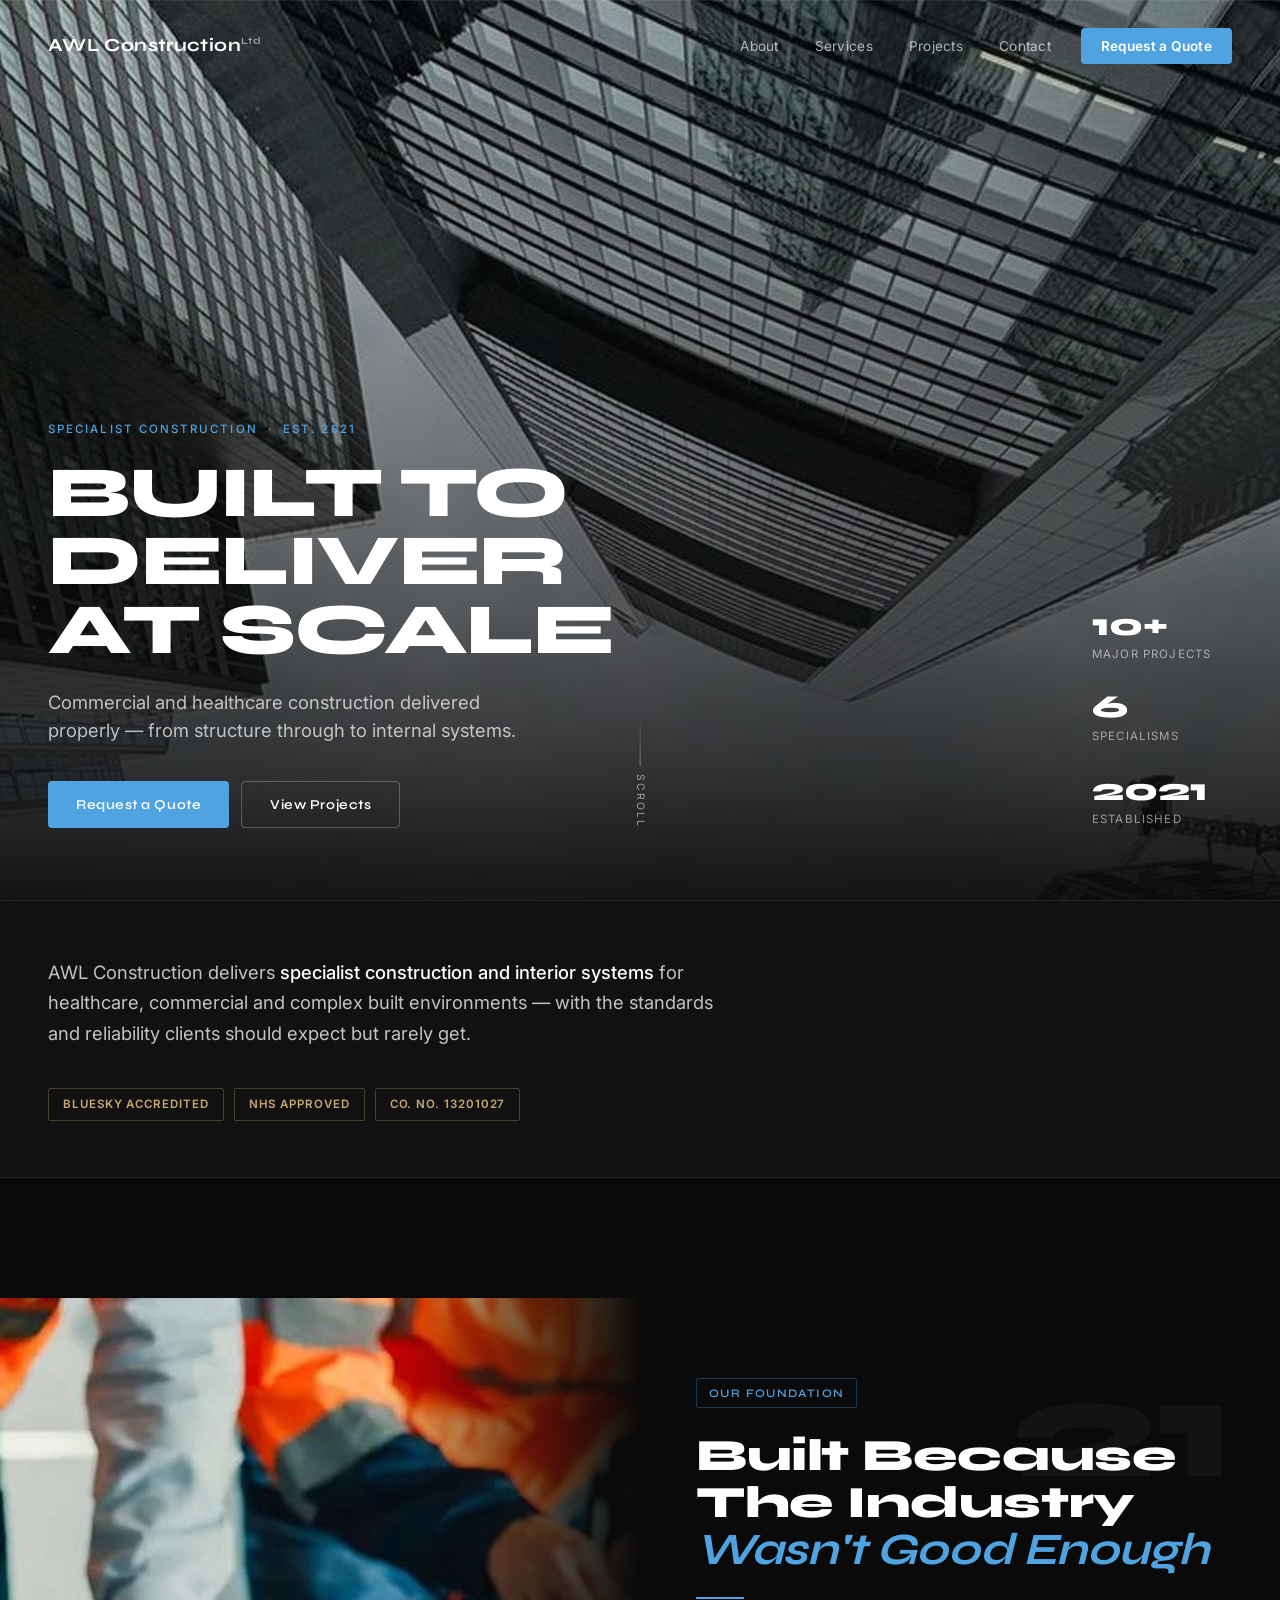
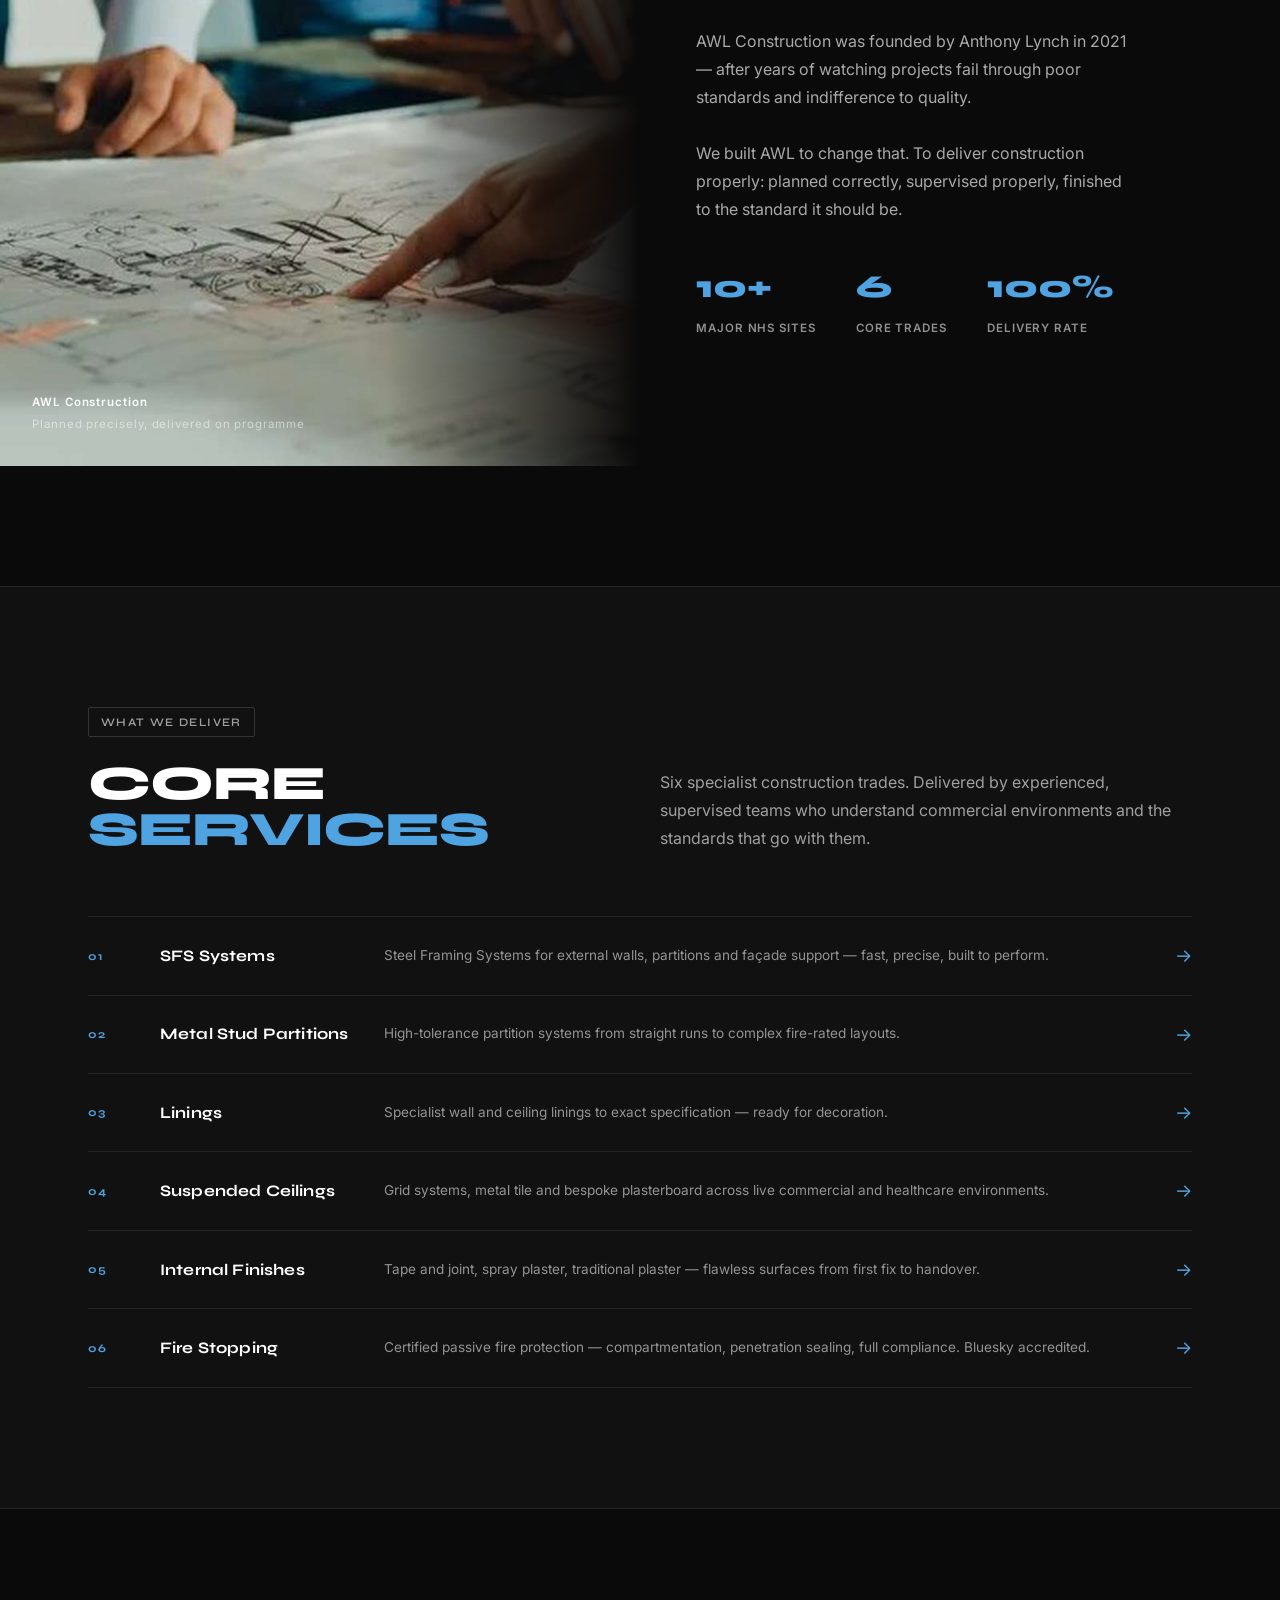
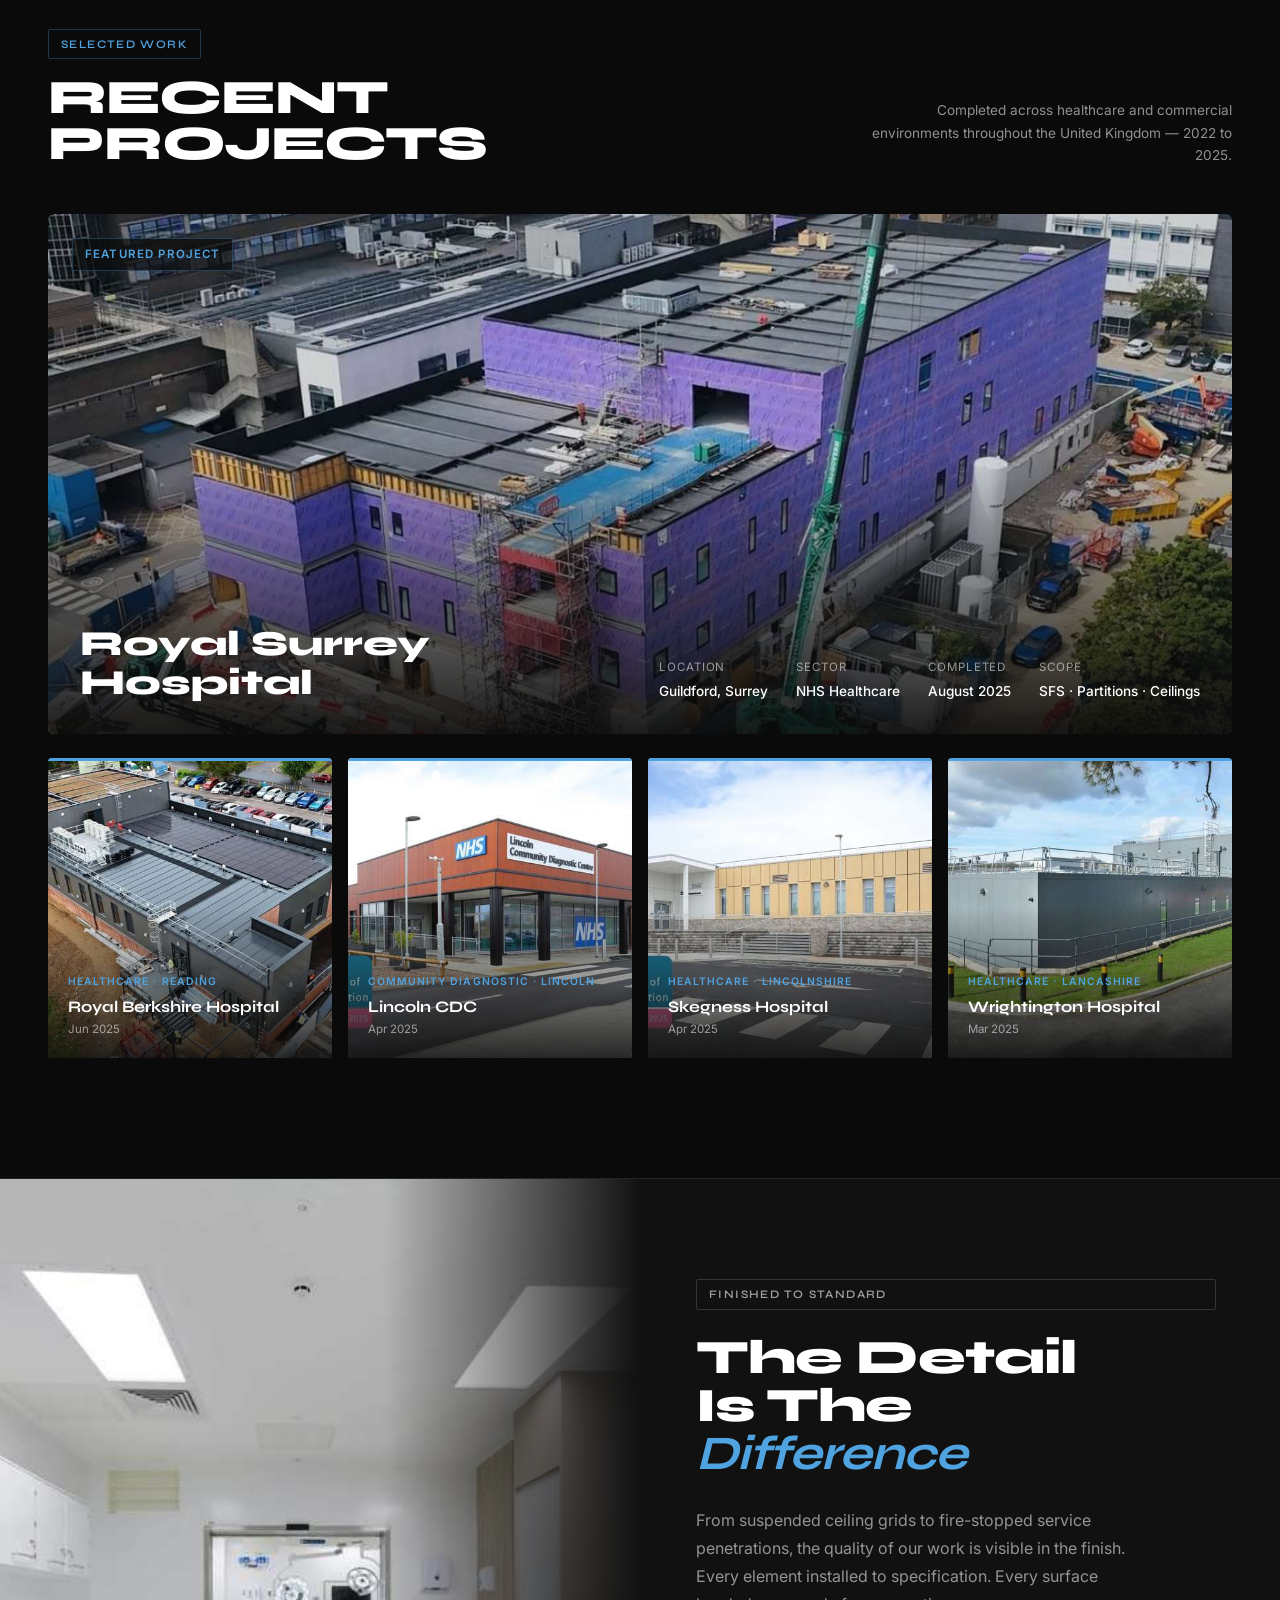
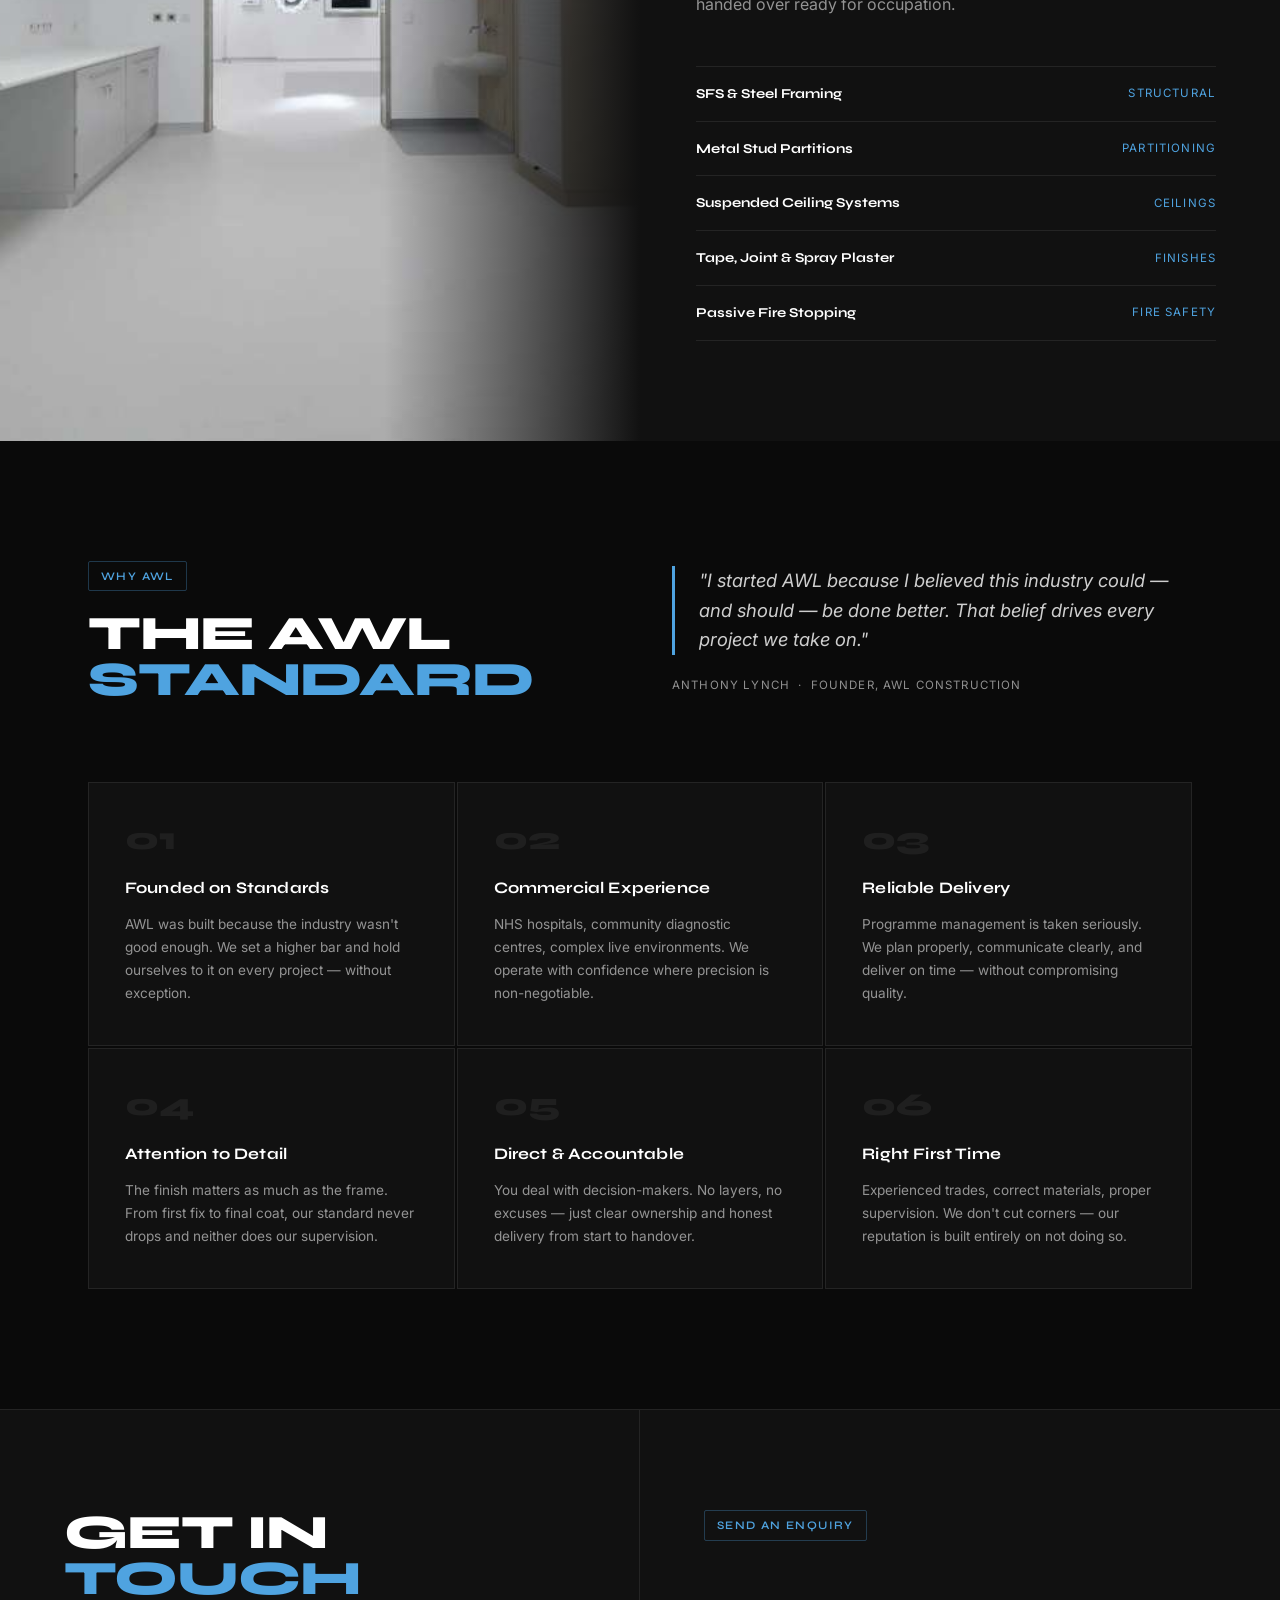
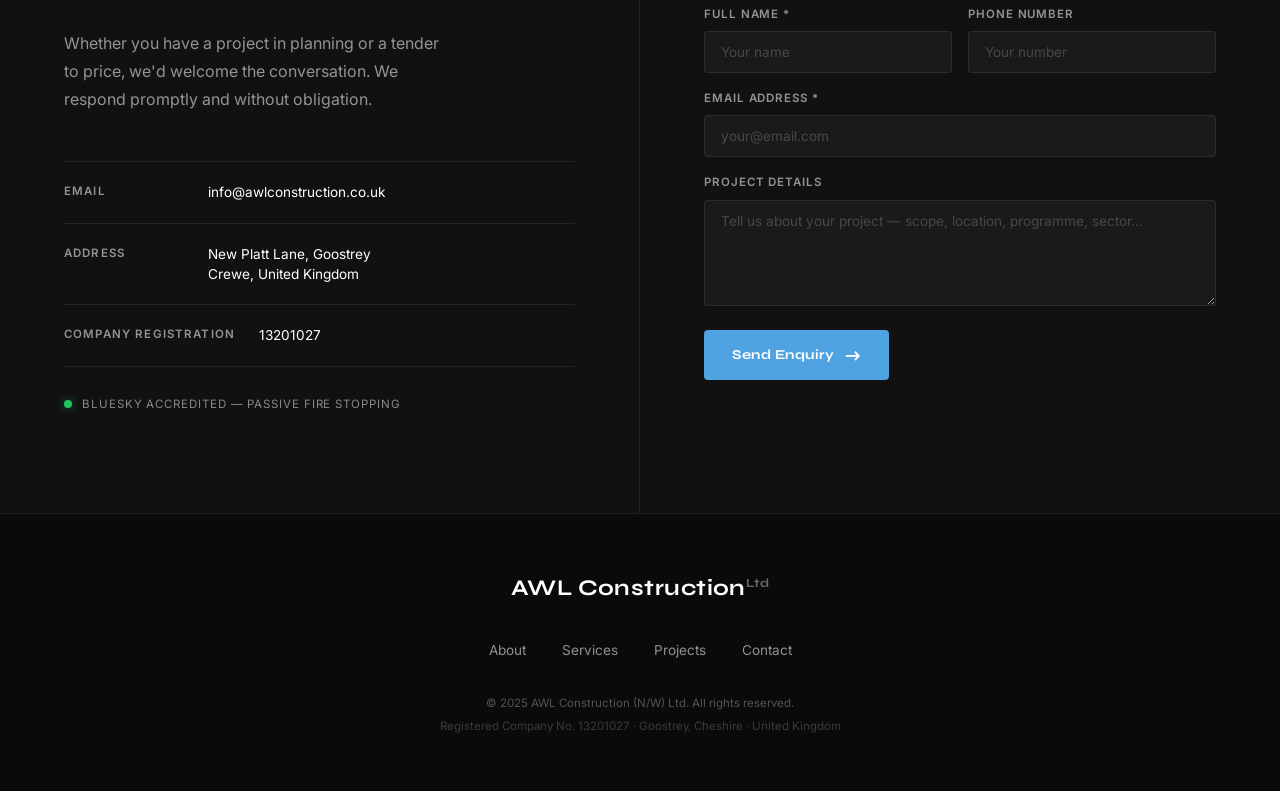
==== index.html @ 22b2ec1c "Add files via upload" ====
<!DOCTYPE html>
<html lang="en">
<head>
<meta charset="UTF-8">
<meta name="viewport" content="width=device-width,initial-scale=1">
<title>AWL Construction — Specialist Construction & Interior Systems</title>
<link rel="preconnect" href="https://fonts.googleapis.com">
<link href="https://fonts.googleapis.com/css2?family=Syne:wght@400;500;600;700;800&family=Inter:wght@300;400;500&display=swap" rel="stylesheet">
<link rel="stylesheet" href="styles.css">
</head>
<body>

<nav class="nav" id="nav">
  <a class="nav-logo" onclick="g('hero')">AWL Construction<sup>Ltd</sup></a>
  <button class="nav-burger" id="burger" onclick="toggleMenu()" aria-label="Menu">
    <span></span><span></span><span></span>
  </button>
  <div class="nav-r" id="nav-r">
    <button class="nav-link" onclick="g('about');closeMenu()">About</button>
    <button class="nav-link" onclick="g('services');closeMenu()">Services</button>
    <button class="nav-link" onclick="g('projects');closeMenu()">Projects</button>
    <button class="nav-link" onclick="g('contact');closeMenu()">Contact</button>
    <button class="nav-cta" onclick="g('contact');closeMenu()">Request a Quote</button>
  </div>
</nav>

<!-- HERO -->
<section class="hero" id="hero">
  <div class="hero-photo"><img src="hero-construction-site.jpg" alt="AWL Construction"></div>
  <div class="hero-grad"></div>
  <div class="hero-top-line"></div>
  <div class="hero-body">
    <div>
      <div class="hero-kicker">Specialist Construction &nbsp;·&nbsp; Est. 2021</div>
      <h1 class="hero-h1">BUILT TO<br>DELIVER<br>AT SCALE</h1>
      <p class="hero-sub">Commercial and healthcare construction delivered properly — from structure through to internal systems.</p>
      <div class="hero-btns">
        <button class="btn-sky" onclick="g('contact')">Request a Quote</button>
        <button class="btn-ghost" onclick="g('projects')">View Projects</button>
      </div>
    </div>
    <div class="hero-stats">
      <div><div class="hs-n">10+</div><div class="hs-l">Major Projects</div></div>
      <div><div class="hs-n">6</div><div class="hs-l">Specialisms</div></div>
      <div><div class="hs-n">2021</div><div class="hs-l">Established</div></div>
    </div>
  </div>
  <div class="hero-scroll"><div class="hero-scroll-bar"></div><div class="hero-scroll-lbl">Scroll</div></div>
</section>

<!-- BAND -->
<div class="band">
  <p class="band-txt">AWL Construction delivers <em>specialist construction and interior systems</em> for healthcare, commercial and complex built environments — with the standards and reliability clients should expect but rarely get.</p>
  <div class="band-tags">
    <span class="btag">Bluesky Accredited</span>
    <span class="btag">NHS Approved</span>
    <span class="btag">Co. No. 13201027</span>
  </div>
</div>

<!-- ABOUT -->
<section class="about" id="about">
  <div class="about-grid">
    <div class="about-img">
      <img src="about-site-planning.jpg" alt="AWL Construction — site planning">
      <div class="about-img-shade"></div>
      <div class="about-img-cap"><span>AWL Construction</span><p>Planned precisely, delivered on programme</p></div>
    </div>
    <div class="about-text">
      <div class="about-yr">21</div>
      <div class="tag R">Our Foundation</div>
      <h2 class="about-h R" style="transition-delay:.1s">Built Because<br>The Industry<br><em>Wasn't Good Enough</em></h2>
      <div class="about-rule R" style="transition-delay:.18s"></div>
      <p class="about-p R" style="transition-delay:.22s">AWL Construction was founded by Anthony Lynch in 2021 — after years of watching projects fail through poor standards and indifference to quality.<br><br>We built AWL to change that. To deliver construction properly: planned correctly, supervised properly, finished to the standard it should be.</p>
      <div class="figs R" style="transition-delay:.32s">
        <div><div class="fn">10+</div><div class="fl">Major NHS Sites</div></div>
        <div><div class="fn">6</div><div class="fl">Core Trades</div></div>
        <div><div class="fn">100%</div><div class="fl">Delivery Rate</div></div>
      </div>
    </div>
  </div>
</section>

<!-- SERVICES -->
<section class="sec services" id="services">
  <div class="inner">
    <div class="svc-head">
      <div class="R"><div class="tag lt">What We Deliver</div><h2 class="svc-h">CORE<br><span>SERVICES</span></h2></div>
      <p class="svc-intro R" style="transition-delay:.12s">Six specialist construction trades. Delivered by experienced, supervised teams who understand commercial environments and the standards that go with them.</p>
    </div>
    <div>
      <div class="svc-row R"><span class="svc-n">01</span><span class="svc-name">SFS Systems</span><span class="svc-desc">Steel Framing Systems for external walls, partitions and façade support — fast, precise, built to perform.</span><span class="svc-arr">→</span></div>
      <div class="svc-row R" style="transition-delay:.05s"><span class="svc-n">02</span><span class="svc-name">Metal Stud Partitions</span><span class="svc-desc">High-tolerance partition systems from straight runs to complex fire-rated layouts.</span><span class="svc-arr">→</span></div>
      <div class="svc-row R" style="transition-delay:.1s"><span class="svc-n">03</span><span class="svc-name">Linings</span><span class="svc-desc">Specialist wall and ceiling linings to exact specification — ready for decoration.</span><span class="svc-arr">→</span></div>
      <div class="svc-row R" style="transition-delay:.15s"><span class="svc-n">04</span><span class="svc-name">Suspended Ceilings</span><span class="svc-desc">Grid systems, metal tile and bespoke plasterboard across live commercial and healthcare environments.</span><span class="svc-arr">→</span></div>
      <div class="svc-row R" style="transition-delay:.2s"><span class="svc-n">05</span><span class="svc-name">Internal Finishes</span><span class="svc-desc">Tape and joint, spray plaster, traditional plaster — flawless surfaces from first fix to handover.</span><span class="svc-arr">→</span></div>
      <div class="svc-row R" style="transition-delay:.25s"><span class="svc-n">06</span><span class="svc-name">Fire Stopping</span><span class="svc-desc">Certified passive fire protection — compartmentation, penetration sealing, full compliance. Bluesky accredited.</span><span class="svc-arr">→</span></div>
    </div>
  </div>
</section>

<!-- PROJECTS -->
<section class="projects" id="projects">
  <div class="proj-head R">
    <div><div class="tag" style="margin-bottom:16px">Selected Work</div><h2 class="proj-head-h">RECENT<br>PROJECTS</h2></div>
    <p class="proj-head-sub">Completed across healthcare and commercial environments throughout the United Kingdom — 2022 to 2025.</p>
  </div>
  <div class="proj-feat R" style="transition-delay:.1s">
    <img src="project-royal-surrey-hospital.jpg" alt="Royal Surrey Hospital">
    <div class="proj-feat-grad"></div>
    <div class="proj-feat-label">Featured Project</div>
    <div class="proj-feat-body">
      <div class="proj-feat-name">Royal Surrey<br>Hospital</div>
      <div class="proj-feat-meta">
        <div><div class="pmi-l">Location</div><div class="pmi-v">Guildford, Surrey</div></div>
        <div><div class="pmi-l">Sector</div><div class="pmi-v">NHS Healthcare</div></div>
        <div><div class="pmi-l">Completed</div><div class="pmi-v">August 2025</div></div>
        <div><div class="pmi-l">Scope</div><div class="pmi-v">SFS · Partitions · Ceilings</div></div>
      </div>
    </div>
  </div>
  <div class="proj-grid R" style="transition-delay:.2s">
    <div class="pgc"><div class="pgc-top"></div><img src="project-royal-berkshire-hospital.jpg" alt="Royal Berkshire Hospital"><div class="pgc-shade"></div><div class="pgc-info"><span class="pgc-tag">Healthcare · Reading</span><div class="pgc-name">Royal Berkshire Hospital</div><div class="pgc-yr">Jun 2025</div></div></div>
    <div class="pgc"><div class="pgc-top"></div><img src="project-lincoln-cdc.jpg" alt="Lincoln CDC"><div class="pgc-shade"></div><div class="pgc-info"><span class="pgc-tag">Community Diagnostic · Lincoln</span><div class="pgc-name">Lincoln CDC</div><div class="pgc-yr">Apr 2025</div></div></div>
    <div class="pgc"><div class="pgc-top"></div><img src="project-skegness-hospital.jpg" alt="Skegness Hospital"><div class="pgc-shade"></div><div class="pgc-info"><span class="pgc-tag">Healthcare · Lincolnshire</span><div class="pgc-name">Skegness Hospital</div><div class="pgc-yr">Apr 2025</div></div></div>
    <div class="pgc"><div class="pgc-top"></div><img src="project-wrightington-hospital.jpg" alt="Wrightington Hospital"><div class="pgc-shade"></div><div class="pgc-info"><span class="pgc-tag">Healthcare · Lancashire</span><div class="pgc-name">Wrightington Hospital</div><div class="pgc-yr">Mar 2025</div></div></div>
  </div>
</section>

<!-- SHOWCASE -->
<section class="showcase">
  <div class="showcase-img">
    <img src="showcase-completed-interior.jpg" alt="AWL Construction — completed interior">
    <div class="showcase-img-blend"></div>
  </div>
  <div class="showcase-body">
    <div class="tag lt R">Finished to Standard</div>
    <h2 class="showcase-h R" style="transition-delay:.1s">The Detail<br>Is The<br><em>Difference</em></h2>
    <p class="showcase-p R" style="transition-delay:.2s">From suspended ceiling grids to fire-stopped service penetrations, the quality of our work is visible in the finish. Every element installed to specification. Every surface handed over ready for occupation.</p>
    <div class="R" style="transition-delay:.28s">
      <div class="spec-row"><span class="spec-name">SFS & Steel Framing</span><span class="spec-lbl">Structural</span></div>
      <div class="spec-row"><span class="spec-name">Metal Stud Partitions</span><span class="spec-lbl">Partitioning</span></div>
      <div class="spec-row"><span class="spec-name">Suspended Ceiling Systems</span><span class="spec-lbl">Ceilings</span></div>
      <div class="spec-row"><span class="spec-name">Tape, Joint & Spray Plaster</span><span class="spec-lbl">Finishes</span></div>
      <div class="spec-row"><span class="spec-name">Passive Fire Stopping</span><span class="spec-lbl">Fire Safety</span></div>
    </div>
  </div>
</section>

<!-- WHY -->
<section class="why" id="why">
  <div class="inner">
    <div class="why-top">
      <div class="R"><div class="tag" style="margin-bottom:20px">Why AWL</div><h2 class="why-h">THE AWL<br><span>STANDARD</span></h2></div>
      <div class="R" style="transition-delay:.15s">
        <p class="why-quote">"I started AWL because I believed this industry could — and should — be done better. That belief drives every project we take on."</p>
        <span class="why-cite">Anthony Lynch &nbsp;·&nbsp; Founder, AWL Construction</span>
      </div>
    </div>
    <div class="why-grid R" style="transition-delay:.12s">
      <div class="wc"><div class="wc-n">01</div><h3>Founded on Standards</h3><p>AWL was built because the industry wasn't good enough. We set a higher bar and hold ourselves to it on every project — without exception.</p></div>
      <div class="wc"><div class="wc-n">02</div><h3>Commercial Experience</h3><p>NHS hospitals, community diagnostic centres, complex live environments. We operate with confidence where precision is non-negotiable.</p></div>
      <div class="wc"><div class="wc-n">03</div><h3>Reliable Delivery</h3><p>Programme management is taken seriously. We plan properly, communicate clearly, and deliver on time — without compromising quality.</p></div>
      <div class="wc"><div class="wc-n">04</div><h3>Attention to Detail</h3><p>The finish matters as much as the frame. From first fix to final coat, our standard never drops and neither does our supervision.</p></div>
      <div class="wc"><div class="wc-n">05</div><h3>Direct & Accountable</h3><p>You deal with decision-makers. No layers, no excuses — just clear ownership and honest delivery from start to handover.</p></div>
      <div class="wc"><div class="wc-n">06</div><h3>Right First Time</h3><p>Experienced trades, correct materials, proper supervision. We don't cut corners — our reputation is built entirely on not doing so.</p></div>
    </div>
  </div>
</section>

<!-- CONTACT -->
<section class="contact" id="contact">
  <div class="contact-l">
    <h2 class="contact-h R">GET IN<br><span class="a">TOUCH</span></h2>
    <p class="contact-p R" style="transition-delay:.1s">Whether you have a project in planning or a tender to price, we'd welcome the conversation. We respond promptly and without obligation.</p>
    <div class="R" style="transition-delay:.2s">
      <div class="ci-b"><div class="ci-l">Email</div><div class="ci-v">info@awlconstruction.co.uk</div></div>
      <div class="ci-b"><div class="ci-l">Address</div><div class="ci-v">New Platt Lane, Goostrey<br>Crewe, United Kingdom</div></div>
      <div class="ci-b"><div class="ci-l">Company Registration</div><div class="ci-v">13201027</div></div>
      <div class="c-badge"><div class="cb-dot"></div><span class="cb-t">Bluesky Accredited — Passive Fire Stopping</span></div>
    </div>
  </div>
  <div class="contact-r">
    <div id="form-area">
      <div class="tag R" style="margin-bottom:48px">Send an Enquiry</div>
      <div class="f2">
        <div><label class="fl">Full Name *</label><input class="fi" type="text" id="fn" placeholder="Your name"></div>
        <div><label class="fl">Phone Number</label><input class="fi" type="tel" placeholder="Your number"></div>
      </div>
      <label class="fl">Email Address *</label>
      <input class="fi" type="email" id="fe" placeholder="your@email.com">
      <label class="fl">Project Details</label>
      <textarea class="fi" rows="5" placeholder="Tell us about your project — scope, location, programme, sector..."></textarea>
      <button class="f-sub" onclick="sub()">Send Enquiry <span class="f-arr">→</span></button>
    </div>
    <div class="f-ok" id="fok">
      <p><strong>Thank you for reaching out.</strong><br><br>We've received your enquiry and will be in touch shortly to discuss your project.</p>
    </div>
  </div>
</section>

<footer>
  <div class="foot-logo">AWL Construction<sup>Ltd</sup></div>
  <nav class="foot-nav">
    <button onclick="g('about')">About</button>
    <button onclick="g('services')">Services</button>
    <button onclick="g('projects')">Projects</button>
    <button onclick="g('contact')">Contact</button>
  </nav>
  <div class="foot-btm">
    <p class="foot-cp">© 2025 AWL Construction (N/W) Ltd. All rights reserved.</p>
    <p class="foot-rg">Registered Company No. 13201027 · Goostrey, Cheshire · United Kingdom</p>
  </div>
</footer>

<script src="main.js" defer></script>

</body>
</html>
---- styles.css ----
/* ============================================================
   AWL CONSTRUCTION — styles.css
   ============================================================ */

*, *::before, *::after { box-sizing: border-box; margin: 0; padding: 0; }

:root {
  --bg:      #0a0a0a;
  --bg2:     #111111;
  --bg3:     #181818;
  --line:    rgba(255,255,255,0.08);
  --white:   #ffffff;
  --off:     rgba(255,255,255,0.55);
  --sky:     #4fa3e0;
  --sky2:    #3a8cc7;
  --accent:  #c8a96e;
  --fs-xs:   0.72rem;
  --fs-sm:   0.85rem;
  --fs-base: 1rem;
  --fs-lg:   1.15rem;
  --fs-xl:   1.4rem;
  --fs-2xl:  2rem;
  --fs-3xl:  3rem;
  --fs-4xl:  4.5rem;
  --r:       4px;
  --trans:   0.35s ease;
}

html { scroll-behavior: smooth; }

body {
  background: var(--bg);
  color: var(--white);
  font-family: 'Inter', sans-serif;
  font-weight: 400;
  font-size: var(--fs-base);
  line-height: 1.6;
  overflow-x: hidden;
}

img { display: block; width: 100%; height: 100%; object-fit: cover; }

button { cursor: pointer; font-family: inherit; border: none; background: none; }

/* ── REVEAL ANIMATION ─────────────────────────────────────── */
.R {
  opacity: 0;
  transform: translateY(28px);
  transition: opacity 0.65s ease, transform 0.65s ease;
}
.R.on {
  opacity: 1;
  transform: none;
}

/* ── TAG ──────────────────────────────────────────────────── */
.tag {
  display: inline-block;
  font-family: 'Syne', sans-serif;
  font-size: var(--fs-xs);
  font-weight: 600;
  letter-spacing: 0.12em;
  text-transform: uppercase;
  color: var(--sky);
  border: 1px solid rgba(79,163,224,0.3);
  padding: 5px 12px;
  border-radius: 2px;
  margin-bottom: 24px;
}
.tag.lt { color: rgba(255,255,255,0.6); border-color: rgba(255,255,255,0.15); }

/* ── NAV ──────────────────────────────────────────────────── */
.nav {
  position: fixed;
  top: 0; left: 0; right: 0;
  z-index: 100;
  display: flex;
  align-items: center;
  justify-content: space-between;
  padding: 28px 48px;
  transition: background var(--trans), padding var(--trans), border-bottom var(--trans);
}
.nav.on {
  background: rgba(10,10,10,0.96);
  backdrop-filter: blur(12px);
  padding: 18px 48px;
  border-bottom: 1px solid var(--line);
}
.nav-logo {
  font-family: 'Syne', sans-serif;
  font-size: var(--fs-lg);
  font-weight: 700;
  letter-spacing: 0.02em;
  color: var(--white);
  text-decoration: none;
  cursor: pointer;
}
.nav-logo sup { font-size: 0.55em; opacity: 0.5; vertical-align: super; }

.nav-r {
  display: flex;
  align-items: center;
  gap: 8px;
}
.nav-link {
  color: rgba(255,255,255,0.65);
  font-size: var(--fs-sm);
  font-weight: 400;
  letter-spacing: 0.02em;
  padding: 8px 14px;
  transition: color var(--trans);
}
.nav-link:hover { color: var(--white); }

.nav-cta {
  background: var(--sky);
  color: var(--white);
  font-size: var(--fs-sm);
  font-weight: 600;
  padding: 10px 20px;
  border-radius: var(--r);
  letter-spacing: 0.02em;
  margin-left: 8px;
  transition: background var(--trans);
}
.nav-cta:hover { background: var(--sky2); }

/* Burger — hidden on desktop */
.nav-burger {
  display: none;
  flex-direction: column;
  gap: 5px;
  padding: 6px;
  z-index: 110;
}
.nav-burger span {
  display: block;
  width: 24px;
  height: 2px;
  background: var(--white);
  border-radius: 2px;
  transition: transform 0.3s ease, opacity 0.3s ease;
}
.nav-burger.open span:nth-child(1) { transform: translateY(7px) rotate(45deg); }
.nav-burger.open span:nth-child(2) { opacity: 0; }
.nav-burger.open span:nth-child(3) { transform: translateY(-7px) rotate(-45deg); }

/* ── HERO ─────────────────────────────────────────────────── */
.hero {
  position: relative;
  height: 100vh;
  min-height: 600px;
  display: flex;
  align-items: flex-end;
  overflow: hidden;
}
.hero-photo {
  position: absolute;
  inset: 0;
}
.hero-photo img { object-position: center; }
.hero-grad {
  position: absolute;
  inset: 0;
  background: linear-gradient(to top, rgba(10,10,10,0.95) 0%, rgba(10,10,10,0.5) 50%, rgba(10,10,10,0.2) 100%);
}
.hero-top-line {
  position: absolute;
  top: 0; left: 0; right: 0;
  height: 1px;
  background: var(--line);
}
.hero-body {
  position: relative;
  z-index: 2;
  width: 100%;
  display: flex;
  align-items: flex-end;
  justify-content: space-between;
  padding: 0 48px 72px;
  gap: 40px;
}
.hero-kicker {
  font-size: var(--fs-xs);
  font-weight: 500;
  letter-spacing: 0.18em;
  text-transform: uppercase;
  color: var(--sky);
  margin-bottom: 20px;
}
.hero-h1 {
  font-family: 'Syne', sans-serif;
  font-size: clamp(3rem, 8vw, var(--fs-4xl));
  font-weight: 800;
  line-height: 0.95;
  letter-spacing: -0.02em;
  margin-bottom: 24px;
}
.hero-sub {
  font-size: var(--fs-lg);
  color: rgba(255,255,255,0.7);
  max-width: 480px;
  line-height: 1.55;
  margin-bottom: 36px;
}
.hero-btns { display: flex; gap: 12px; flex-wrap: wrap; }

.btn-sky {
  background: var(--sky);
  color: var(--white);
  font-family: 'Syne', sans-serif;
  font-size: var(--fs-sm);
  font-weight: 600;
  letter-spacing: 0.04em;
  padding: 14px 28px;
  border-radius: var(--r);
  transition: background var(--trans);
}
.btn-sky:hover { background: var(--sky2); }

.btn-ghost {
  background: transparent;
  color: var(--white);
  font-family: 'Syne', sans-serif;
  font-size: var(--fs-sm);
  font-weight: 600;
  letter-spacing: 0.04em;
  padding: 14px 28px;
  border-radius: var(--r);
  border: 1px solid rgba(255,255,255,0.25);
  transition: border-color var(--trans), background var(--trans);
}
.btn-ghost:hover { border-color: rgba(255,255,255,0.6); background: rgba(255,255,255,0.05); }

.hero-stats {
  display: flex;
  flex-direction: column;
  gap: 28px;
  flex-shrink: 0;
  min-width: 140px;
}
.hs-n {
  font-family: 'Syne', sans-serif;
  font-size: var(--fs-2xl);
  font-weight: 800;
  line-height: 1;
}
.hs-l {
  font-size: var(--fs-xs);
  letter-spacing: 0.1em;
  text-transform: uppercase;
  color: var(--off);
  margin-top: 4px;
}

.hero-scroll {
  position: absolute;
  bottom: 72px;
  left: 50%;
  transform: translateX(-50%);
  display: flex;
  flex-direction: column;
  align-items: center;
  gap: 8px;
  z-index: 2;
}
.hero-scroll-bar {
  width: 1px;
  height: 48px;
  background: linear-gradient(to bottom, transparent, rgba(255,255,255,0.4));
  animation: scrollbar 1.8s ease infinite;
}
@keyframes scrollbar {
  0%,100% { opacity: 0.3; transform: scaleY(0.6); }
  50% { opacity: 1; transform: scaleY(1); }
}
.hero-scroll-lbl {
  font-size: 0.65rem;
  letter-spacing: 0.2em;
  text-transform: uppercase;
  color: var(--off);
  writing-mode: vertical-rl;
}

/* ── BAND ─────────────────────────────────────────────────── */
.band {
  background: var(--bg2);
  border-top: 1px solid var(--line);
  border-bottom: 1px solid var(--line);
  padding: 56px 48px;
  display: flex;
  align-items: center;
  justify-content: space-between;
  gap: 40px;
  flex-wrap: wrap;
}
.band-txt {
  font-size: var(--fs-lg);
  color: rgba(255,255,255,0.75);
  line-height: 1.65;
  max-width: 680px;
}
.band-txt em { color: var(--white); font-style: normal; font-weight: 500; }
.band-tags { display: flex; gap: 10px; flex-wrap: wrap; flex-shrink: 0; }
.btag {
  font-size: var(--fs-xs);
  font-weight: 600;
  letter-spacing: 0.08em;
  text-transform: uppercase;
  color: var(--accent);
  border: 1px solid rgba(200,169,110,0.3);
  padding: 6px 14px;
  border-radius: 2px;
}

/* ── ABOUT ────────────────────────────────────────────────── */
.about { padding: 120px 0; overflow: hidden; }
.about-grid {
  display: grid;
  grid-template-columns: 1fr 1fr;
  min-height: 640px;
}
.about-img {
  position: relative;
  overflow: hidden;
}
.about-img-shade {
  position: absolute;
  inset: 0;
  background: linear-gradient(to right, transparent 60%, var(--bg) 100%);
}
.about-img-cap {
  position: absolute;
  bottom: 32px;
  left: 32px;
  font-size: var(--fs-xs);
  letter-spacing: 0.08em;
  color: rgba(255,255,255,0.5);
}
.about-img-cap span { display: block; color: var(--white); font-weight: 600; margin-bottom: 4px; }

.about-text {
  position: relative;
  padding: 80px 64px 80px 56px;
}
.about-yr {
  position: absolute;
  top: 60px; right: 48px;
  font-family: 'Syne', sans-serif;
  font-size: 9rem;
  font-weight: 800;
  color: rgba(255,255,255,0.04);
  line-height: 1;
  pointer-events: none;
  user-select: none;
}
.about-h {
  font-family: 'Syne', sans-serif;
  font-size: clamp(1.8rem, 3.5vw, 2.8rem);
  font-weight: 800;
  line-height: 1.05;
  letter-spacing: -0.01em;
  margin-bottom: 24px;
}
.about-h em { font-style: italic; color: var(--sky); font-weight: 700; }
.about-rule {
  width: 48px;
  height: 2px;
  background: var(--sky);
  margin-bottom: 28px;
}
.about-p {
  color: rgba(255,255,255,0.65);
  line-height: 1.75;
  max-width: 440px;
  margin-bottom: 48px;
}
.figs {
  display: flex;
  gap: 40px;
  flex-wrap: wrap;
}
.fn {
  font-family: 'Syne', sans-serif;
  font-size: var(--fs-2xl);
  font-weight: 800;
  color: var(--sky);
  line-height: 1;
}
.fl {
  font-size: var(--fs-xs);
  letter-spacing: 0.1em;
  text-transform: uppercase;
  color: var(--off);
  margin-top: 6px;
}

/* ── SERVICES ─────────────────────────────────────────────── */
.services {
  background: var(--bg2);
  border-top: 1px solid var(--line);
  border-bottom: 1px solid var(--line);
  padding: 120px 0;
}
.inner { max-width: 1200px; margin: 0 auto; padding: 0 48px; }
.svc-head {
  display: grid;
  grid-template-columns: 1fr 1fr;
  gap: 40px;
  margin-bottom: 64px;
  align-items: end;
}
.svc-h {
  font-family: 'Syne', sans-serif;
  font-size: clamp(2.5rem, 5vw, var(--fs-3xl));
  font-weight: 800;
  line-height: 0.95;
  letter-spacing: -0.02em;
}
.svc-h span { color: var(--sky); }
.svc-intro {
  color: rgba(255,255,255,0.6);
  line-height: 1.75;
  font-size: var(--fs-base);
  align-self: end;
}
.svc-row {
  display: grid;
  grid-template-columns: 48px 200px 1fr 24px;
  align-items: center;
  gap: 24px;
  padding: 24px 0;
  border-top: 1px solid var(--line);
  transition: background var(--trans);
}
.svc-row:last-child { border-bottom: 1px solid var(--line); }
.svc-row:hover { background: rgba(255,255,255,0.02); }
.svc-n {
  font-family: 'Syne', sans-serif;
  font-size: var(--fs-xs);
  font-weight: 700;
  color: var(--sky);
  letter-spacing: 0.1em;
}
.svc-name {
  font-family: 'Syne', sans-serif;
  font-size: var(--fs-base);
  font-weight: 700;
  letter-spacing: 0.01em;
}
.svc-desc {
  font-size: var(--fs-sm);
  color: var(--off);
  line-height: 1.6;
}
.svc-arr {
  color: var(--sky);
  font-size: var(--fs-lg);
  justify-self: end;
  transition: transform var(--trans);
}
.svc-row:hover .svc-arr { transform: translateX(4px); }

/* ── PROJECTS ─────────────────────────────────────────────── */
.projects { padding: 120px 48px; }
.proj-head {
  display: flex;
  align-items: flex-end;
  justify-content: space-between;
  margin-bottom: 48px;
  gap: 32px;
  flex-wrap: wrap;
}
.proj-head-h {
  font-family: 'Syne', sans-serif;
  font-size: clamp(2.5rem, 5vw, var(--fs-3xl));
  font-weight: 800;
  line-height: 0.95;
  letter-spacing: -0.02em;
}
.proj-head-sub {
  font-size: var(--fs-sm);
  color: var(--off);
  max-width: 380px;
  line-height: 1.65;
  text-align: right;
}

.proj-feat {
  position: relative;
  height: 520px;
  border-radius: 6px;
  overflow: hidden;
  margin-bottom: 24px;
}
.proj-feat img { object-position: center 30%; }
.proj-feat-grad {
  position: absolute;
  inset: 0;
  background: linear-gradient(to top, rgba(10,10,10,0.9) 0%, transparent 55%);
}
.proj-feat-label {
  position: absolute;
  top: 24px; left: 24px;
  font-size: var(--fs-xs);
  font-weight: 600;
  letter-spacing: 0.1em;
  text-transform: uppercase;
  color: var(--sky);
  background: rgba(10,10,10,0.7);
  padding: 6px 12px;
  border-radius: 2px;
  border: 1px solid rgba(79,163,224,0.3);
}
.proj-feat-body {
  position: absolute;
  bottom: 0; left: 0; right: 0;
  padding: 32px;
  display: flex;
  align-items: flex-end;
  justify-content: space-between;
  gap: 24px;
  flex-wrap: wrap;
}
.proj-feat-name {
  font-family: 'Syne', sans-serif;
  font-size: clamp(1.6rem, 3vw, 2.2rem);
  font-weight: 800;
  line-height: 1.1;
}
.proj-feat-meta {
  display: flex;
  gap: 28px;
  flex-wrap: wrap;
}
.pmi-l {
  font-size: var(--fs-xs);
  color: var(--off);
  letter-spacing: 0.08em;
  text-transform: uppercase;
  margin-bottom: 4px;
}
.pmi-v {
  font-size: var(--fs-sm);
  font-weight: 500;
  color: var(--white);
}

.proj-grid {
  display: grid;
  grid-template-columns: repeat(4, 1fr);
  gap: 16px;
}
.pgc {
  position: relative;
  height: 300px;
  border-radius: 4px;
  overflow: hidden;
  cursor: pointer;
}
.pgc:hover img { transform: scale(1.04); }
.pgc img { transition: transform 0.6s ease; }
.pgc-top {
  position: absolute;
  top: 0; left: 0; right: 0;
  height: 3px;
  background: var(--sky);
  z-index: 2;
}
.pgc-shade {
  position: absolute;
  inset: 0;
  background: linear-gradient(to top, rgba(10,10,10,0.85) 0%, transparent 50%);
  z-index: 1;
}
.pgc-info {
  position: absolute;
  bottom: 0; left: 0; right: 0;
  padding: 20px;
  z-index: 2;
}
.pgc-tag {
  font-size: 0.65rem;
  font-weight: 600;
  letter-spacing: 0.1em;
  text-transform: uppercase;
  color: var(--sky);
  display: block;
  margin-bottom: 6px;
}
.pgc-name {
  font-family: 'Syne', sans-serif;
  font-size: var(--fs-base);
  font-weight: 700;
  line-height: 1.2;
}
.pgc-yr {
  font-size: var(--fs-xs);
  color: var(--off);
  margin-top: 4px;
}

/* ── SHOWCASE ─────────────────────────────────────────────── */
.showcase {
  display: grid;
  grid-template-columns: 1fr 1fr;
  min-height: 680px;
  background: var(--bg2);
  border-top: 1px solid var(--line);
}
.showcase-img {
  position: relative;
  overflow: hidden;
}
.showcase-img-blend {
  position: absolute;
  inset: 0;
  background: linear-gradient(to right, transparent 60%, var(--bg2) 100%);
}
.showcase-body {
  padding: 100px 64px 100px 56px;
  display: flex;
  flex-direction: column;
  justify-content: center;
}
.showcase-h {
  font-family: 'Syne', sans-serif;
  font-size: clamp(2rem, 4vw, 3rem);
  font-weight: 800;
  line-height: 1;
  letter-spacing: -0.02em;
  margin-bottom: 28px;
}
.showcase-h em { font-style: italic; color: var(--sky); font-weight: 700; }
.showcase-p {
  font-size: var(--fs-base);
  color: var(--off);
  line-height: 1.75;
  max-width: 440px;
  margin-bottom: 48px;
}
.spec-row {
  display: flex;
  align-items: center;
  justify-content: space-between;
  padding: 16px 0;
  border-bottom: 1px solid var(--line);
}
.spec-row:first-child { border-top: 1px solid var(--line); }
.spec-name {
  font-family: 'Syne', sans-serif;
  font-size: var(--fs-sm);
  font-weight: 700;
}
.spec-lbl {
  font-size: var(--fs-xs);
  letter-spacing: 0.1em;
  text-transform: uppercase;
  color: var(--sky);
}

/* ── WHY ──────────────────────────────────────────────────── */
.why { padding: 120px 0; }
.why-top {
  display: grid;
  grid-template-columns: 1fr 1fr;
  gap: 64px;
  margin-bottom: 80px;
  align-items: center;
}
.why-h {
  font-family: 'Syne', sans-serif;
  font-size: clamp(2.5rem, 5vw, var(--fs-3xl));
  font-weight: 800;
  line-height: 0.95;
  letter-spacing: -0.02em;
}
.why-h span { color: var(--sky); }
.why-quote {
  font-size: var(--fs-lg);
  font-style: italic;
  color: rgba(255,255,255,0.8);
  line-height: 1.6;
  border-left: 3px solid var(--sky);
  padding-left: 24px;
  margin-bottom: 16px;
}
.why-cite {
  font-size: var(--fs-xs);
  letter-spacing: 0.1em;
  text-transform: uppercase;
  color: var(--off);
}
.why-grid {
  display: grid;
  grid-template-columns: repeat(3, 1fr);
  gap: 2px;
}
.wc {
  background: var(--bg2);
  padding: 40px 36px;
  border: 1px solid var(--line);
  transition: border-color var(--trans), background var(--trans);
}
.wc:hover { border-color: rgba(79,163,224,0.25); background: rgba(79,163,224,0.03); }
.wc-n {
  font-family: 'Syne', sans-serif;
  font-size: var(--fs-2xl);
  font-weight: 800;
  color: rgba(255,255,255,0.06);
  line-height: 1;
  margin-bottom: 20px;
}
.wc h3 {
  font-family: 'Syne', sans-serif;
  font-size: var(--fs-base);
  font-weight: 700;
  margin-bottom: 12px;
  letter-spacing: 0.01em;
}
.wc p {
  font-size: var(--fs-sm);
  color: var(--off);
  line-height: 1.7;
}

/* ── CONTACT ──────────────────────────────────────────────── */
.contact {
  display: grid;
  grid-template-columns: 1fr 1fr;
  background: var(--bg2);
  border-top: 1px solid var(--line);
  min-height: 600px;
}
.contact-l {
  padding: 100px 64px;
  border-right: 1px solid var(--line);
}
.contact-h {
  font-family: 'Syne', sans-serif;
  font-size: clamp(2.5rem, 5vw, var(--fs-3xl));
  font-weight: 800;
  line-height: 0.95;
  letter-spacing: -0.02em;
  margin-bottom: 28px;
}
.contact-h .a { color: var(--sky); }
.contact-p {
  color: var(--off);
  line-height: 1.75;
  max-width: 380px;
  margin-bottom: 48px;
}
.ci-b {
  padding: 20px 0;
  border-bottom: 1px solid var(--line);
  display: flex;
  gap: 24px;
}
.ci-b:first-child { border-top: 1px solid var(--line); }
.ci-l {
  font-size: var(--fs-xs);
  font-weight: 600;
  letter-spacing: 0.1em;
  text-transform: uppercase;
  color: var(--off);
  min-width: 120px;
  flex-shrink: 0;
}
.ci-v {
  font-size: var(--fs-sm);
  color: var(--white);
  line-height: 1.5;
}
.c-badge {
  display: flex;
  align-items: center;
  gap: 10px;
  margin-top: 28px;
}
.cb-dot {
  width: 8px; height: 8px;
  background: #22c55e;
  border-radius: 50%;
  flex-shrink: 0;
  box-shadow: 0 0 8px rgba(34,197,94,0.5);
}
.cb-t {
  font-size: var(--fs-xs);
  letter-spacing: 0.08em;
  text-transform: uppercase;
  color: rgba(255,255,255,0.5);
}

.contact-r { padding: 100px 64px; }
.f2 {
  display: grid;
  grid-template-columns: 1fr 1fr;
  gap: 16px;
  margin-bottom: 16px;
}
.fl {
  display: block;
  font-size: var(--fs-xs);
  font-weight: 600;
  letter-spacing: 0.08em;
  text-transform: uppercase;
  color: var(--off);
  margin-bottom: 8px;
  margin-top: 16px;
}
.fi {
  display: block;
  width: 100%;
  background: rgba(255,255,255,0.04);
  border: 1px solid var(--line);
  border-radius: var(--r);
  color: var(--white);
  font-family: inherit;
  font-size: var(--fs-sm);
  padding: 12px 16px;
  outline: none;
  transition: border-color var(--trans);
}
.fi:focus { border-color: rgba(79,163,224,0.5); }
.fi::placeholder { color: rgba(255,255,255,0.2); }
textarea.fi { resize: vertical; }
.f-sub {
  display: inline-flex;
  align-items: center;
  gap: 10px;
  background: var(--sky);
  color: var(--white);
  font-family: 'Syne', sans-serif;
  font-size: var(--fs-sm);
  font-weight: 700;
  letter-spacing: 0.04em;
  padding: 14px 28px;
  border-radius: var(--r);
  margin-top: 24px;
  transition: background var(--trans);
}
.f-sub:hover { background: var(--sky2); }
.f-arr { font-size: var(--fs-lg); }
.f-ok {
  display: none;
  padding: 48px 0;
}
.f-ok p {
  color: var(--off);
  line-height: 1.75;
}
.f-ok strong { color: var(--white); }

/* ── FOOTER ───────────────────────────────────────────────── */
footer {
  padding: 56px 48px;
  border-top: 1px solid var(--line);
  display: flex;
  flex-direction: column;
  align-items: center;
  gap: 28px;
  text-align: center;
}
.foot-logo {
  font-family: 'Syne', sans-serif;
  font-size: var(--fs-xl);
  font-weight: 700;
  letter-spacing: 0.02em;
}
.foot-logo sup { font-size: 0.55em; opacity: 0.4; vertical-align: super; }
.foot-nav {
  display: flex;
  gap: 4px;
  flex-wrap: wrap;
  justify-content: center;
}
.foot-nav button {
  color: var(--off);
  font-size: var(--fs-sm);
  padding: 8px 16px;
  transition: color var(--trans);
}
.foot-nav button:hover { color: var(--white); }
.foot-btm { text-align: center; }
.foot-cp {
  font-size: var(--fs-xs);
  color: rgba(255,255,255,0.3);
  margin-bottom: 4px;
}
.foot-rg {
  font-size: var(--fs-xs);
  color: rgba(255,255,255,0.2);
}


/* ============================================================
   MOBILE RESPONSIVE — 768px and below
   ============================================================ */

@media (max-width: 900px) {
  .proj-grid { grid-template-columns: repeat(2, 1fr); }
  .why-grid  { grid-template-columns: repeat(2, 1fr); }
  .svc-head  { grid-template-columns: 1fr; }
  .svc-row   { grid-template-columns: 36px 1fr 24px; }
  .svc-desc  { display: none; }
}

@media (max-width: 768px) {

  /* Nav */
  .nav { padding: 20px 24px; }
  .nav.on { padding: 14px 24px; }

  .nav-burger { display: flex; }

  .nav-r {
    position: fixed;
    top: 0; right: 0;
    width: 75vw;
    max-width: 320px;
    height: 100vh;
    background: rgba(10,10,10,0.98);
    backdrop-filter: blur(16px);
    flex-direction: column;
    align-items: flex-start;
    justify-content: center;
    padding: 48px 32px;
    gap: 4px;
    border-left: 1px solid var(--line);
    transform: translateX(100%);
    transition: transform 0.35s ease;
    z-index: 105;
  }
  .nav-r.open { transform: translateX(0); }
  .nav-link {
    font-size: var(--fs-xl);
    font-family: 'Syne', sans-serif;
    font-weight: 700;
    color: rgba(255,255,255,0.7);
    padding: 12px 0;
    width: 100%;
    text-align: left;
  }
  .nav-cta {
    margin-left: 0;
    margin-top: 16px;
    width: 100%;
    text-align: center;
    padding: 14px 20px;
  }

  /* Hero */
  .hero-body {
    flex-direction: column;
    align-items: flex-start;
    padding: 0 24px 80px;
    gap: 32px;
  }
  .hero-stats {
    flex-direction: row;
    gap: 28px;
    min-width: unset;
  }
  .hero-scroll { display: none; }

  /* Band */
  .band {
    padding: 40px 24px;
    flex-direction: column;
    gap: 24px;
  }
  .band-txt { font-size: var(--fs-base); }

  /* About */
  .about { padding: 72px 0; }
  .about-grid { grid-template-columns: 1fr; }
  .about-img {
    height: 320px;
  }
  .about-img-shade {
    background: linear-gradient(to bottom, transparent 60%, var(--bg) 100%);
  }
  .about-text {
    padding: 48px 24px;
  }
  .about-yr { display: none; }
  .about-p { max-width: 100%; }
  .figs { gap: 24px; }

  /* Services */
  .services { padding: 72px 0; }
  .inner { padding: 0 24px; }
  .svc-head {
    grid-template-columns: 1fr;
    margin-bottom: 40px;
    gap: 20px;
  }
  .svc-row {
    grid-template-columns: 36px 1fr 20px;
    gap: 12px;
    padding: 20px 0;
  }
  .svc-desc { display: none; }

  /* Projects */
  .projects { padding: 72px 24px; }
  .proj-head {
    flex-direction: column;
    align-items: flex-start;
    gap: 16px;
  }
  .proj-head-sub { text-align: left; }
  .proj-feat { height: 320px; }
  .proj-feat-body {
    flex-direction: column;
    align-items: flex-start;
    gap: 16px;
    padding: 20px;
  }
  .proj-feat-meta {
    gap: 16px;
    flex-wrap: wrap;
  }
  .proj-grid {
    grid-template-columns: 1fr 1fr;
    gap: 10px;
  }
  .pgc { height: 220px; }

  /* Showcase */
  .showcase {
    grid-template-columns: 1fr;
    min-height: unset;
  }
  .showcase-img {
    height: 300px;
  }
  .showcase-img-blend {
    background: linear-gradient(to bottom, transparent 50%, var(--bg2) 100%);
  }
  .showcase-body { padding: 48px 24px; }
  .showcase-p { max-width: 100%; }

  /* Why */
  .why { padding: 72px 0; }
  .why-top {
    grid-template-columns: 1fr;
    gap: 32px;
    margin-bottom: 40px;
  }
  .why-grid {
    grid-template-columns: 1fr;
    gap: 1px;
  }
  .wc { padding: 28px 24px; }

  /* Contact */
  .contact {
    grid-template-columns: 1fr;
  }
  .contact-l {
    padding: 64px 24px 48px;
    border-right: none;
    border-bottom: 1px solid var(--line);
  }
  .contact-r { padding: 48px 24px 64px; }
  .f2 { grid-template-columns: 1fr; }
  .ci-b { flex-direction: column; gap: 6px; }
  .ci-l { min-width: unset; }

  /* Footer */
  footer { padding: 40px 24px; }
}

@media (max-width: 480px) {
  .hero-h1 { font-size: clamp(2.4rem, 12vw, 3.5rem); }
  .proj-grid { grid-template-columns: 1fr; }
  .pgc { height: 240px; }
  .hero-stats { gap: 16px; }
  .hs-n { font-size: var(--fs-xl); }
}
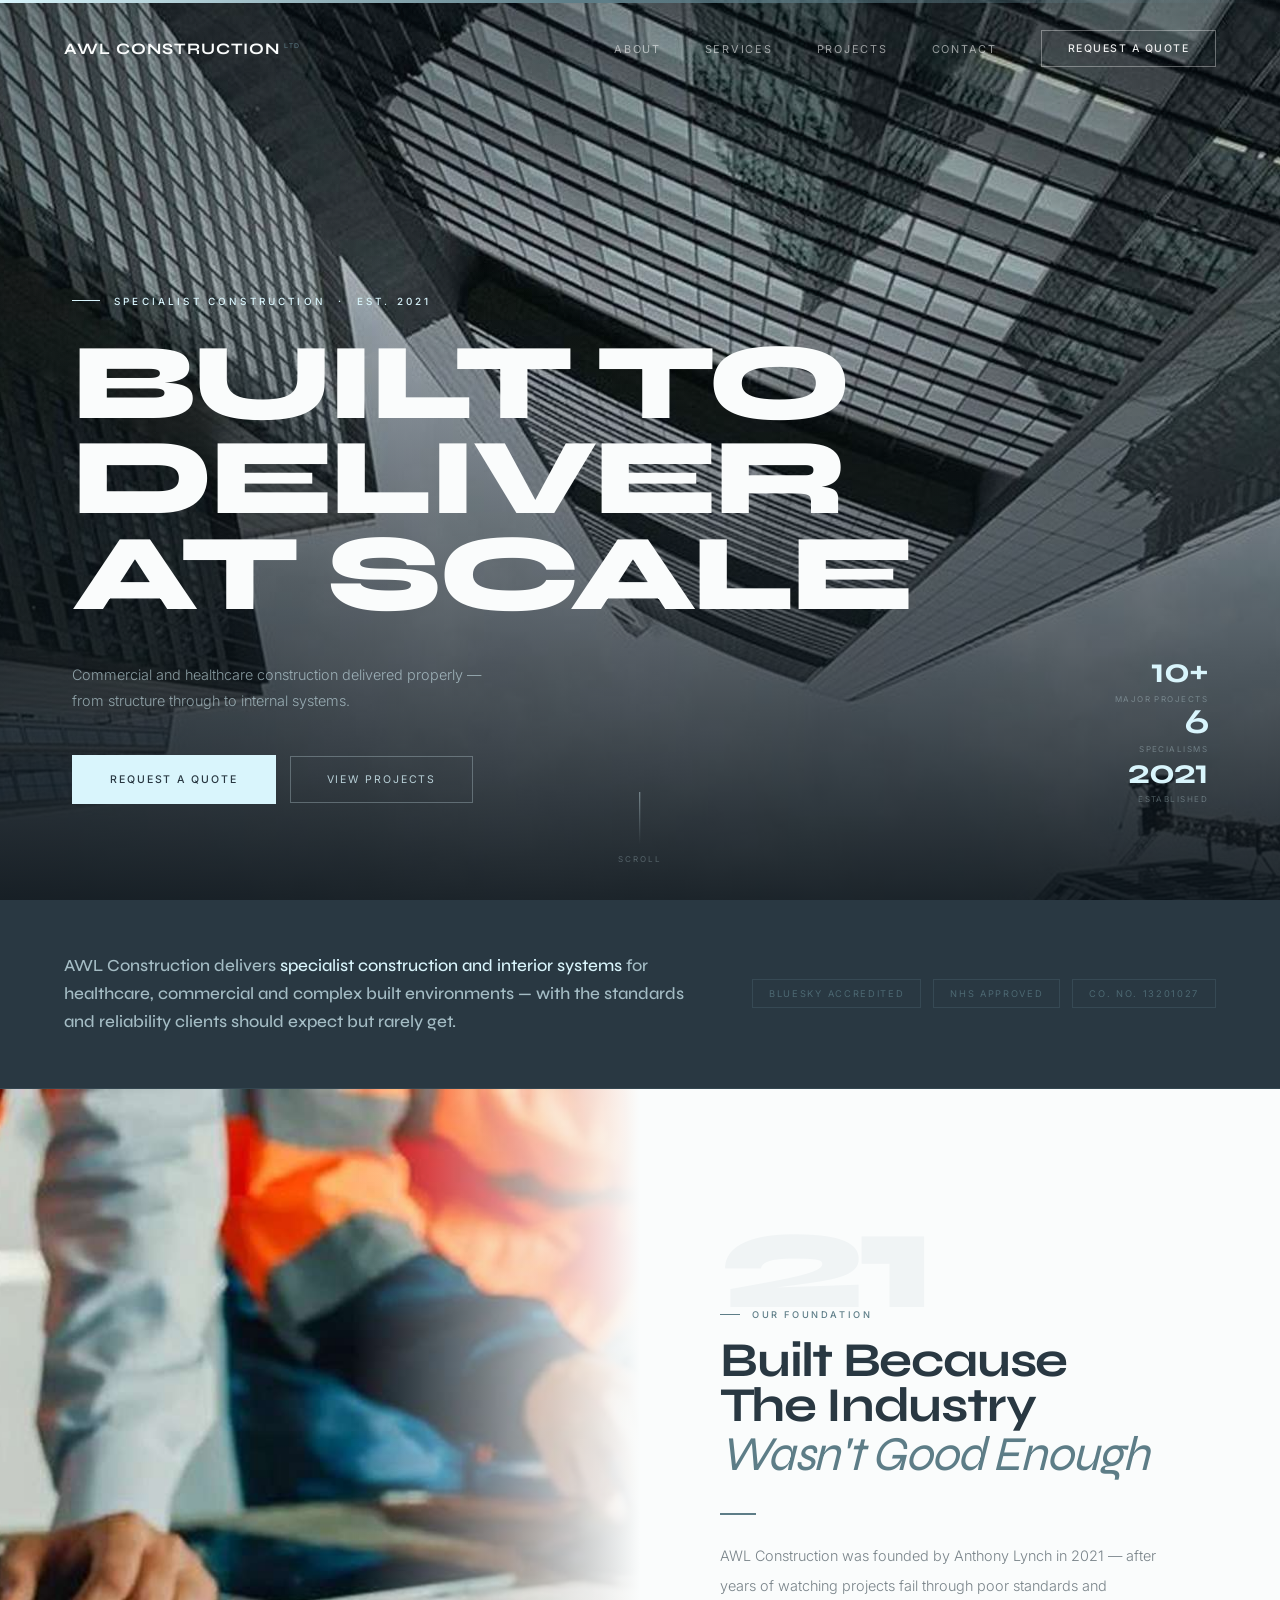
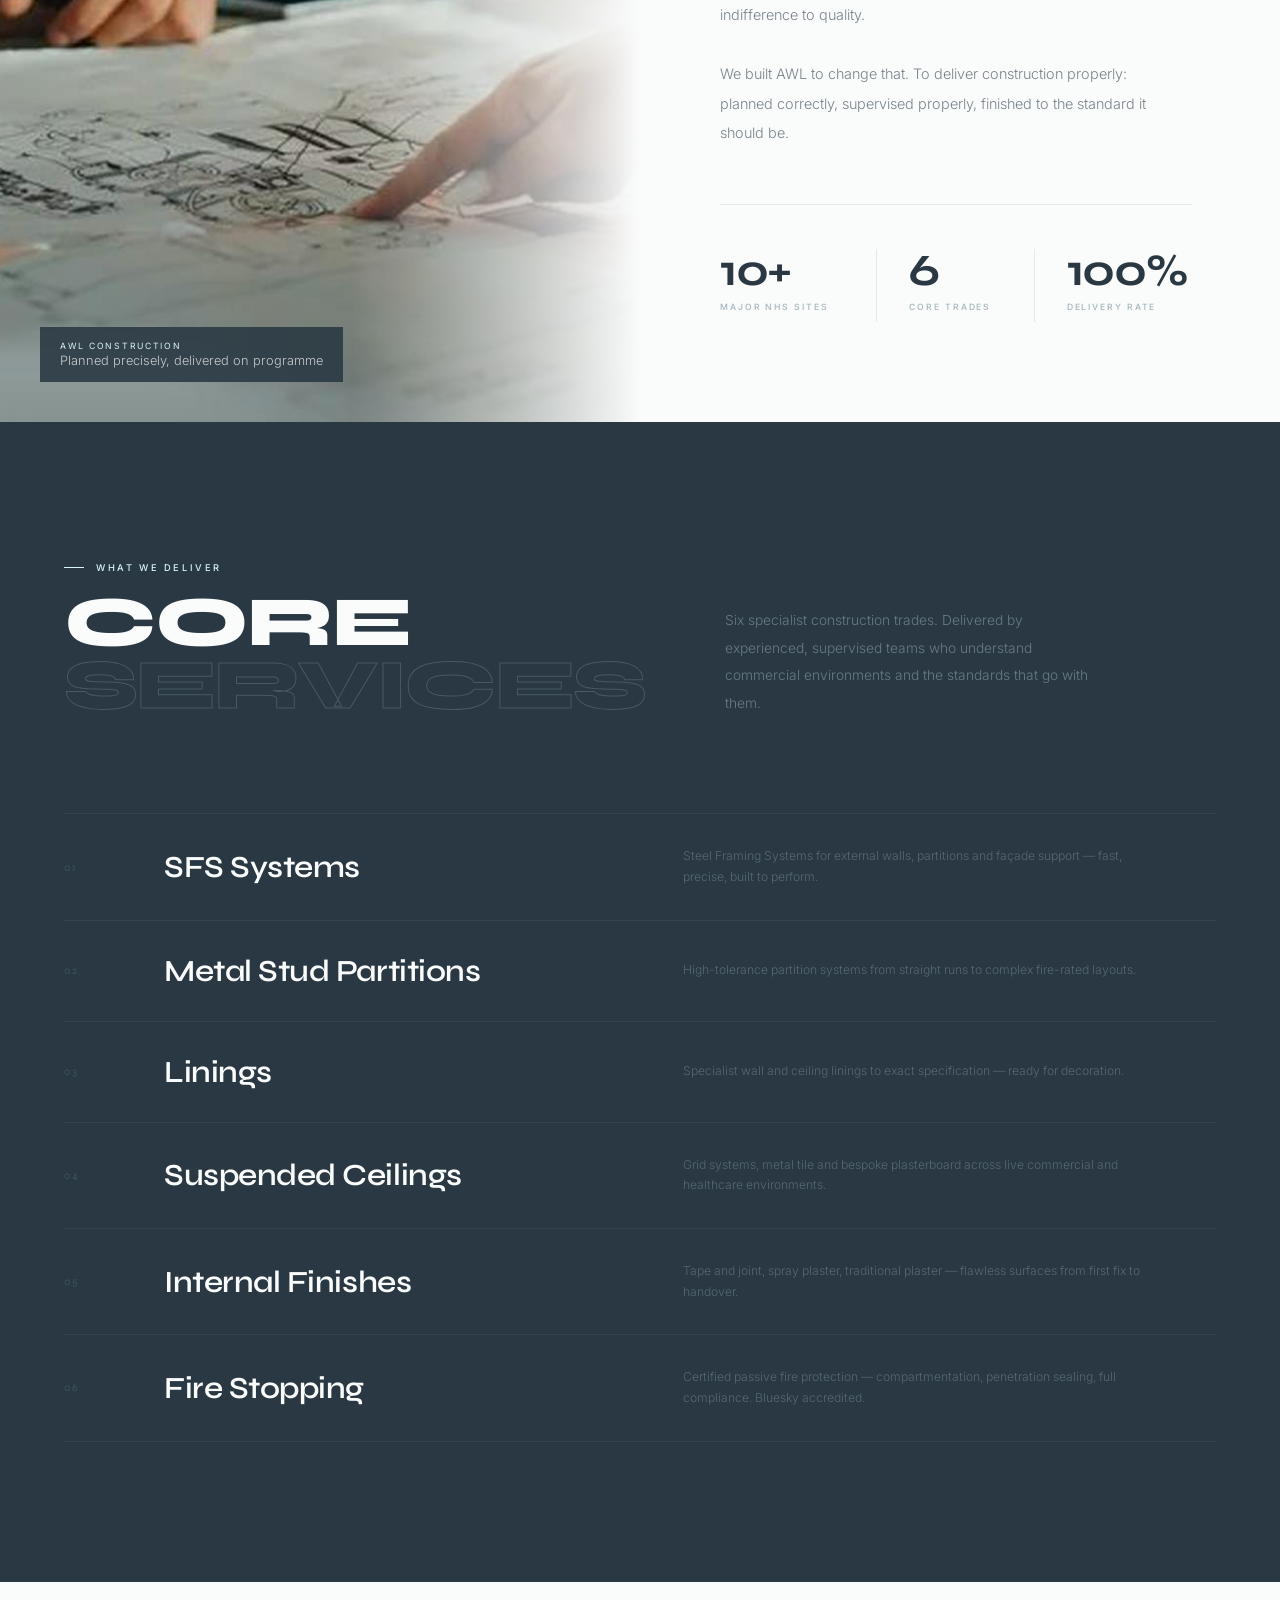
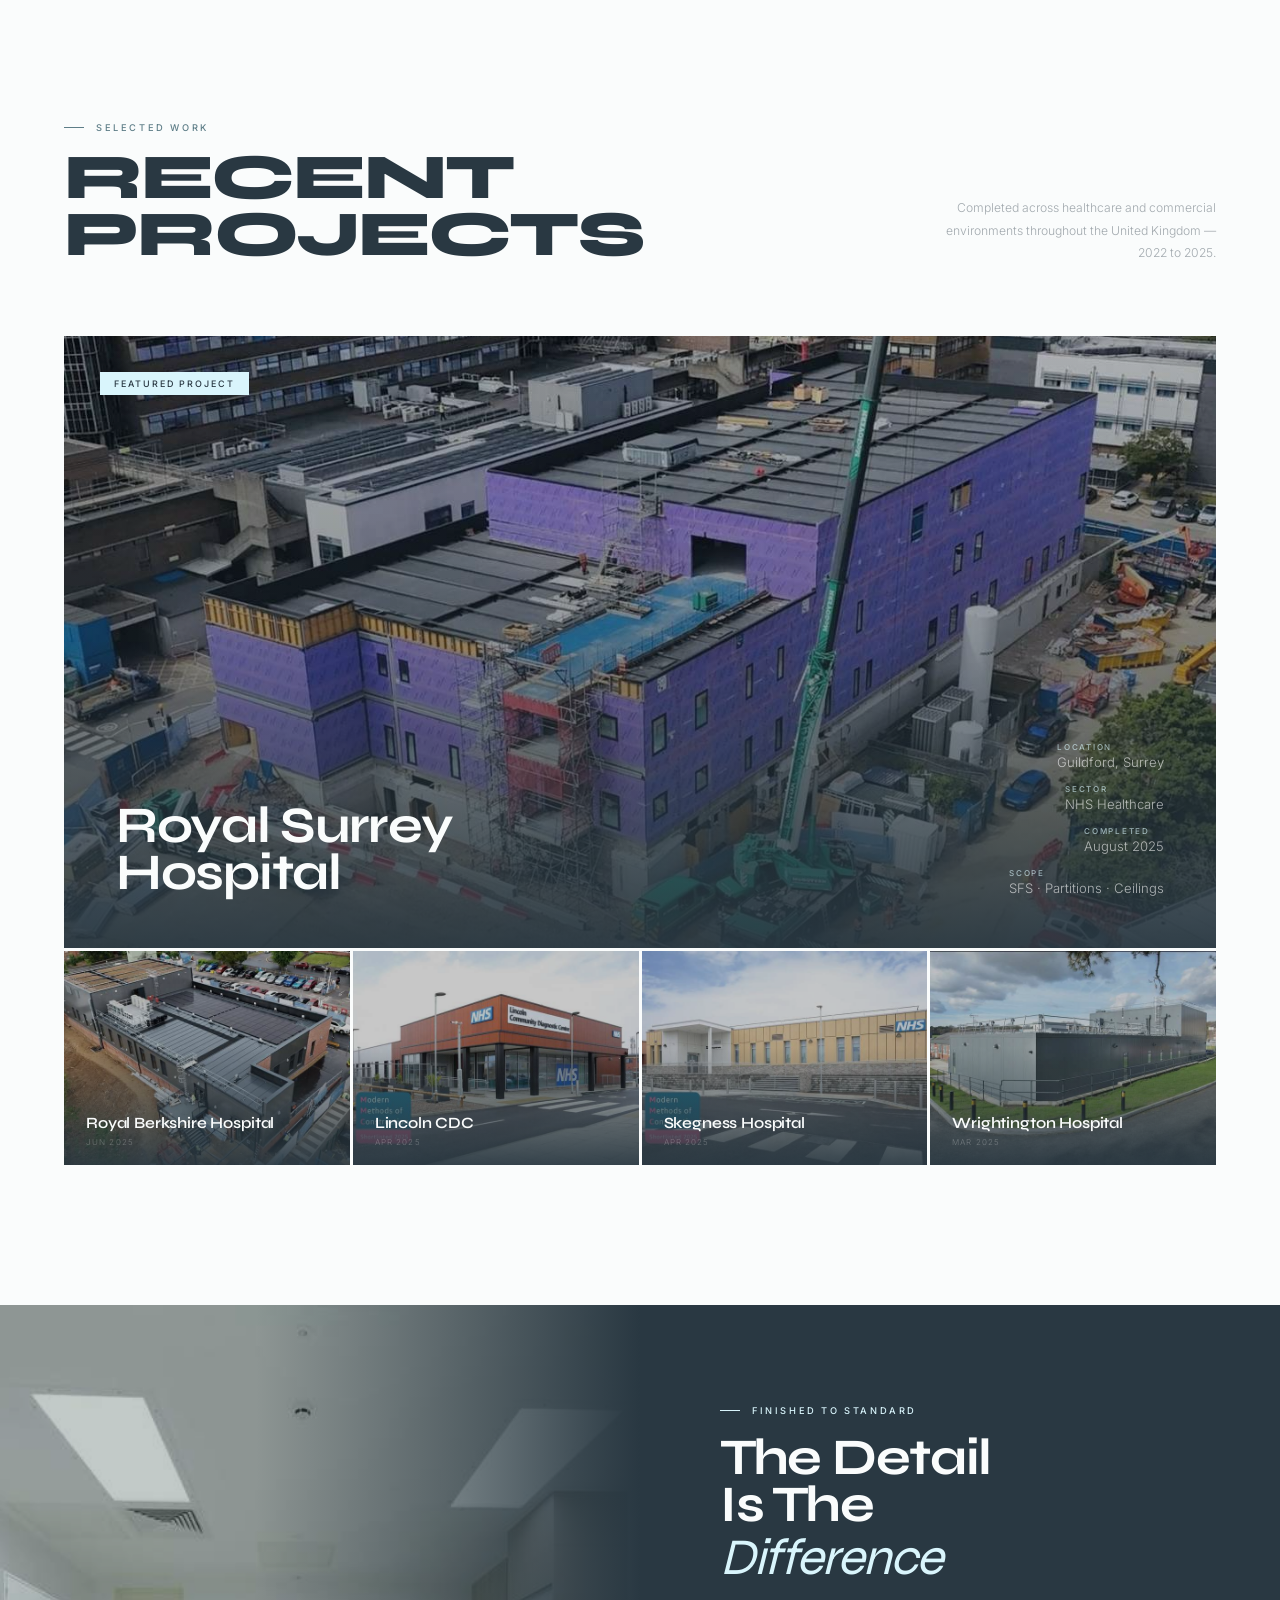
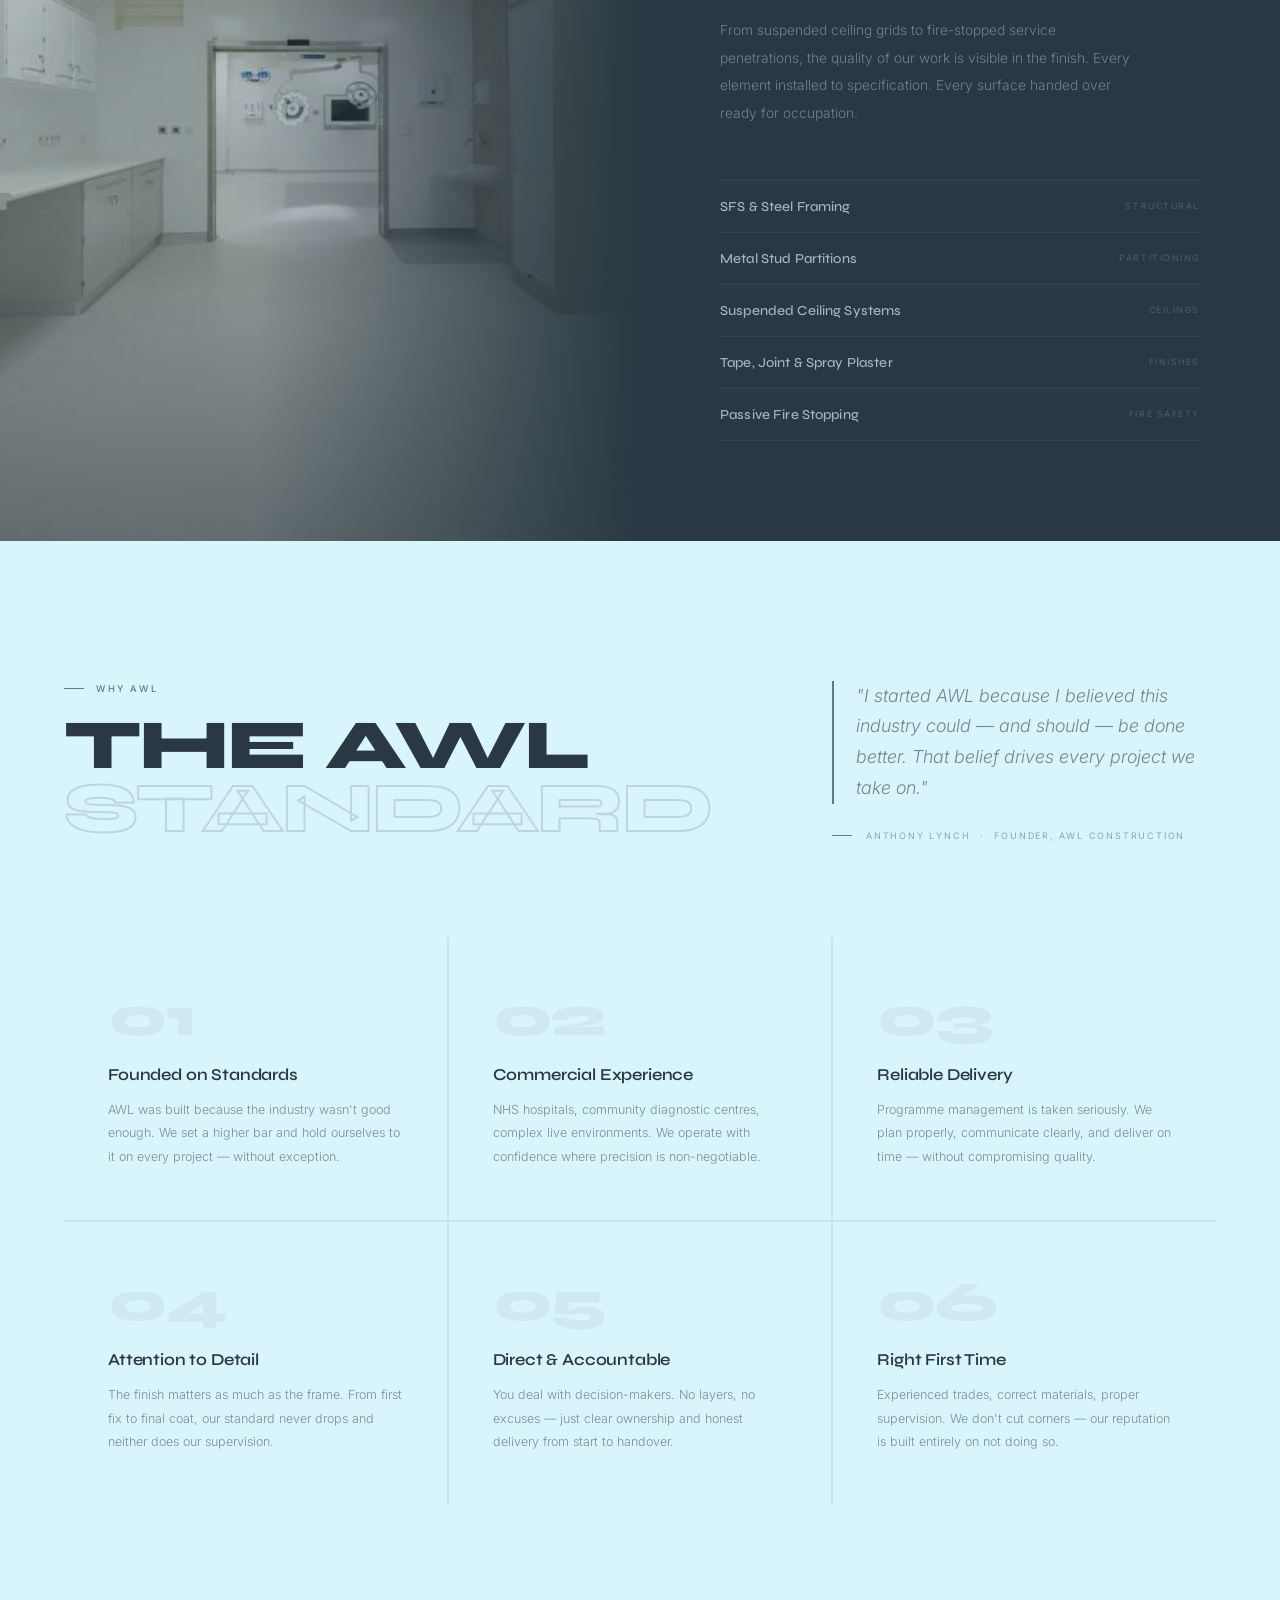
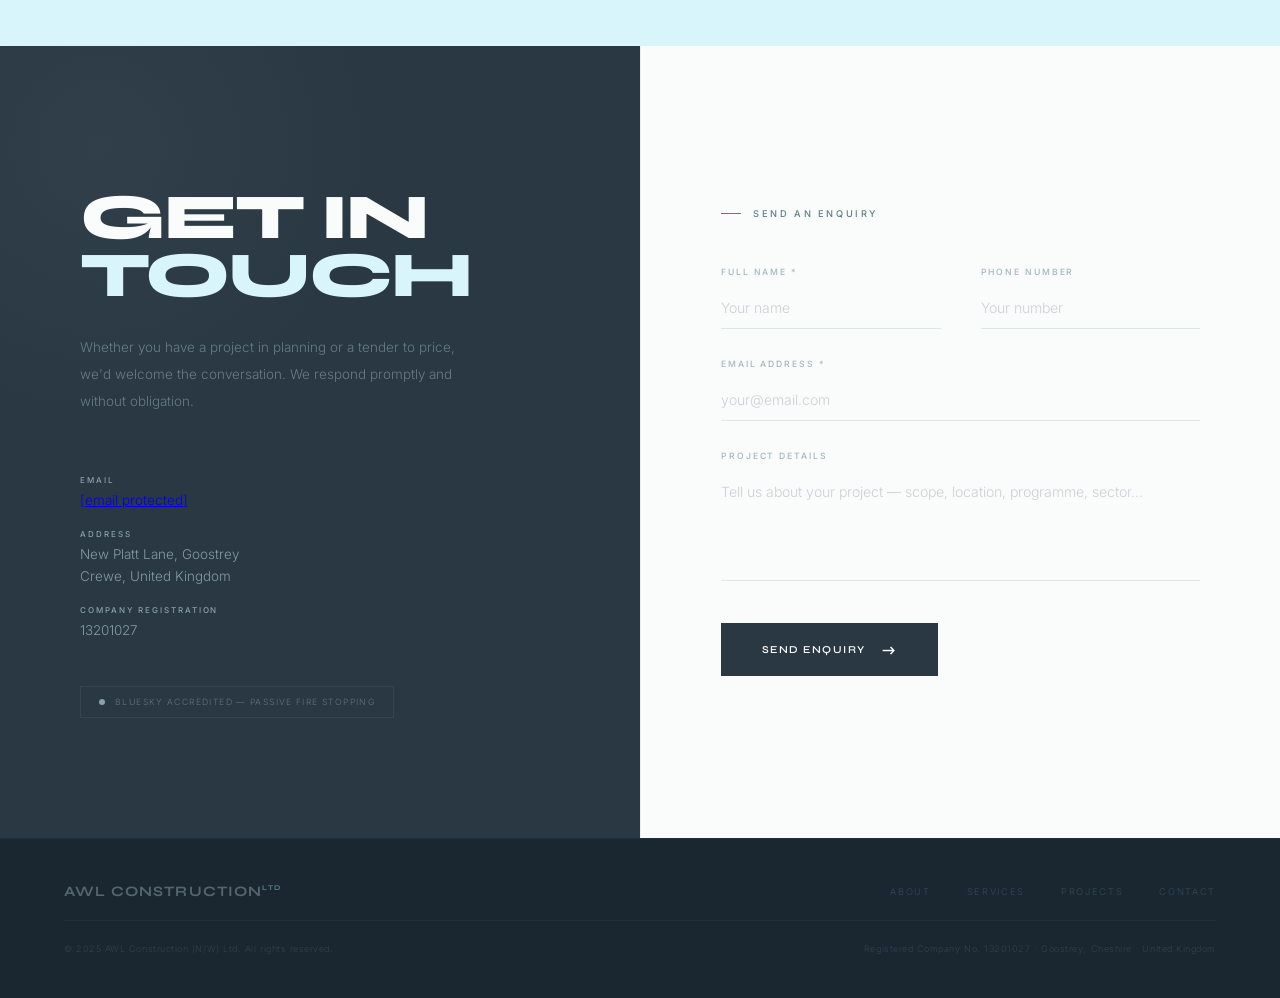
==== commit 945755e0: "Rename index (2).html to index.html" ====
--- a/index.html
+++ b/index.html
@@ -7,6 +7,7 @@
 <link rel="preconnect" href="https://fonts.googleapis.com">
 <link href="https://fonts.googleapis.com/css2?family=Syne:wght@400;500;600;700;800&family=Inter:wght@300;400;500&display=swap" rel="stylesheet">
 <link rel="stylesheet" href="styles.css">
+
 </head>
 <body>
 
@@ -174,7 +175,7 @@
     <h2 class="contact-h R">GET IN<br><span class="a">TOUCH</span></h2>
     <p class="contact-p R" style="transition-delay:.1s">Whether you have a project in planning or a tender to price, we'd welcome the conversation. We respond promptly and without obligation.</p>
     <div class="R" style="transition-delay:.2s">
-      <div class="ci-b"><div class="ci-l">Email</div><div class="ci-v">info@awlconstruction.co.uk</div></div>
+      <div class="ci-b"><div class="ci-l">Email</div><div class="ci-v"><a href="/cdn-cgi/l/email-protection" class="__cf_email__" data-cfemail="d9b0b7bfb699b8aeb5bab6b7aaadabacbaadb0b6b7f7bab6f7acb2">[email&#160;protected]</a></div></div>
       <div class="ci-b"><div class="ci-l">Address</div><div class="ci-v">New Platt Lane, Goostrey<br>Crewe, United Kingdom</div></div>
       <div class="ci-b"><div class="ci-l">Company Registration</div><div class="ci-v">13201027</div></div>
       <div class="c-badge"><div class="cb-dot"></div><span class="cb-t">Bluesky Accredited — Passive Fire Stopping</span></div>
@@ -214,6 +215,5 @@
 </footer>
 
 <script src="main.js" defer></script>
-
 </body>
 </html>
--- a/styles.css
+++ b/styles.css
@@ -1,1082 +1,290 @@
-/* ============================================================
-   AWL CONSTRUCTION — styles.css
-   ============================================================ */
-
-*, *::before, *::after { box-sizing: border-box; margin: 0; padding: 0; }
-
-:root {
-  --bg:      #0a0a0a;
-  --bg2:     #111111;
-  --bg3:     #181818;
-  --line:    rgba(255,255,255,0.08);
-  --white:   #ffffff;
-  --off:     rgba(255,255,255,0.55);
-  --sky:     #4fa3e0;
-  --sky2:    #3a8cc7;
-  --accent:  #c8a96e;
-  --fs-xs:   0.72rem;
-  --fs-sm:   0.85rem;
-  --fs-base: 1rem;
-  --fs-lg:   1.15rem;
-  --fs-xl:   1.4rem;
-  --fs-2xl:  2rem;
-  --fs-3xl:  3rem;
-  --fs-4xl:  4.5rem;
-  --r:       4px;
-  --trans:   0.35s ease;
-}
-
-html { scroll-behavior: smooth; }
-
-body {
-  background: var(--bg);
-  color: var(--white);
-  font-family: 'Inter', sans-serif;
-  font-weight: 400;
-  font-size: var(--fs-base);
-  line-height: 1.6;
-  overflow-x: hidden;
-}
-
-img { display: block; width: 100%; height: 100%; object-fit: cover; }
-
-button { cursor: pointer; font-family: inherit; border: none; background: none; }
-
-/* ── REVEAL ANIMATION ─────────────────────────────────────── */
-.R {
-  opacity: 0;
-  transform: translateY(28px);
-  transition: opacity 0.65s ease, transform 0.65s ease;
-}
-.R.on {
-  opacity: 1;
-  transform: none;
-}
-
-/* ── TAG ──────────────────────────────────────────────────── */
-.tag {
-  display: inline-block;
-  font-family: 'Syne', sans-serif;
-  font-size: var(--fs-xs);
-  font-weight: 600;
-  letter-spacing: 0.12em;
-  text-transform: uppercase;
-  color: var(--sky);
-  border: 1px solid rgba(79,163,224,0.3);
-  padding: 5px 12px;
-  border-radius: 2px;
-  margin-bottom: 24px;
-}
-.tag.lt { color: rgba(255,255,255,0.6); border-color: rgba(255,255,255,0.15); }
-
-/* ── NAV ──────────────────────────────────────────────────── */
-.nav {
-  position: fixed;
-  top: 0; left: 0; right: 0;
-  z-index: 100;
-  display: flex;
-  align-items: center;
-  justify-content: space-between;
-  padding: 28px 48px;
-  transition: background var(--trans), padding var(--trans), border-bottom var(--trans);
-}
-.nav.on {
-  background: rgba(10,10,10,0.96);
-  backdrop-filter: blur(12px);
-  padding: 18px 48px;
-  border-bottom: 1px solid var(--line);
-}
-.nav-logo {
-  font-family: 'Syne', sans-serif;
-  font-size: var(--fs-lg);
-  font-weight: 700;
-  letter-spacing: 0.02em;
-  color: var(--white);
-  text-decoration: none;
-  cursor: pointer;
-}
-.nav-logo sup { font-size: 0.55em; opacity: 0.5; vertical-align: super; }
-
-.nav-r {
-  display: flex;
-  align-items: center;
-  gap: 8px;
-}
-.nav-link {
-  color: rgba(255,255,255,0.65);
-  font-size: var(--fs-sm);
-  font-weight: 400;
-  letter-spacing: 0.02em;
-  padding: 8px 14px;
-  transition: color var(--trans);
-}
-.nav-link:hover { color: var(--white); }
-
-.nav-cta {
-  background: var(--sky);
-  color: var(--white);
-  font-size: var(--fs-sm);
-  font-weight: 600;
-  padding: 10px 20px;
-  border-radius: var(--r);
-  letter-spacing: 0.02em;
-  margin-left: 8px;
-  transition: background var(--trans);
-}
-.nav-cta:hover { background: var(--sky2); }
-
-/* Burger — hidden on desktop */
-.nav-burger {
-  display: none;
-  flex-direction: column;
-  gap: 5px;
-  padding: 6px;
-  z-index: 110;
-}
-.nav-burger span {
-  display: block;
-  width: 24px;
-  height: 2px;
-  background: var(--white);
-  border-radius: 2px;
-  transition: transform 0.3s ease, opacity 0.3s ease;
-}
-.nav-burger.open span:nth-child(1) { transform: translateY(7px) rotate(45deg); }
-.nav-burger.open span:nth-child(2) { opacity: 0; }
-.nav-burger.open span:nth-child(3) { transform: translateY(-7px) rotate(-45deg); }
-
-/* ── HERO ─────────────────────────────────────────────────── */
-.hero {
-  position: relative;
-  height: 100vh;
-  min-height: 600px;
-  display: flex;
-  align-items: flex-end;
-  overflow: hidden;
-}
-.hero-photo {
-  position: absolute;
-  inset: 0;
-}
-.hero-photo img { object-position: center; }
-.hero-grad {
-  position: absolute;
-  inset: 0;
-  background: linear-gradient(to top, rgba(10,10,10,0.95) 0%, rgba(10,10,10,0.5) 50%, rgba(10,10,10,0.2) 100%);
-}
-.hero-top-line {
-  position: absolute;
-  top: 0; left: 0; right: 0;
-  height: 1px;
-  background: var(--line);
-}
-.hero-body {
-  position: relative;
-  z-index: 2;
-  width: 100%;
-  display: flex;
-  align-items: flex-end;
-  justify-content: space-between;
-  padding: 0 48px 72px;
-  gap: 40px;
-}
-.hero-kicker {
-  font-size: var(--fs-xs);
-  font-weight: 500;
-  letter-spacing: 0.18em;
-  text-transform: uppercase;
-  color: var(--sky);
-  margin-bottom: 20px;
-}
-.hero-h1 {
-  font-family: 'Syne', sans-serif;
-  font-size: clamp(3rem, 8vw, var(--fs-4xl));
-  font-weight: 800;
-  line-height: 0.95;
-  letter-spacing: -0.02em;
-  margin-bottom: 24px;
-}
-.hero-sub {
-  font-size: var(--fs-lg);
-  color: rgba(255,255,255,0.7);
-  max-width: 480px;
-  line-height: 1.55;
-  margin-bottom: 36px;
-}
-.hero-btns { display: flex; gap: 12px; flex-wrap: wrap; }
-
-.btn-sky {
-  background: var(--sky);
-  color: var(--white);
-  font-family: 'Syne', sans-serif;
-  font-size: var(--fs-sm);
-  font-weight: 600;
-  letter-spacing: 0.04em;
-  padding: 14px 28px;
-  border-radius: var(--r);
-  transition: background var(--trans);
-}
-.btn-sky:hover { background: var(--sky2); }
-
-.btn-ghost {
-  background: transparent;
-  color: var(--white);
-  font-family: 'Syne', sans-serif;
-  font-size: var(--fs-sm);
-  font-weight: 600;
-  letter-spacing: 0.04em;
-  padding: 14px 28px;
-  border-radius: var(--r);
-  border: 1px solid rgba(255,255,255,0.25);
-  transition: border-color var(--trans), background var(--trans);
-}
-.btn-ghost:hover { border-color: rgba(255,255,255,0.6); background: rgba(255,255,255,0.05); }
-
-.hero-stats {
-  display: flex;
-  flex-direction: column;
-  gap: 28px;
-  flex-shrink: 0;
-  min-width: 140px;
-}
-.hs-n {
-  font-family: 'Syne', sans-serif;
-  font-size: var(--fs-2xl);
-  font-weight: 800;
-  line-height: 1;
-}
-.hs-l {
-  font-size: var(--fs-xs);
-  letter-spacing: 0.1em;
-  text-transform: uppercase;
-  color: var(--off);
-  margin-top: 4px;
-}
-
-.hero-scroll {
-  position: absolute;
-  bottom: 72px;
-  left: 50%;
-  transform: translateX(-50%);
-  display: flex;
-  flex-direction: column;
-  align-items: center;
-  gap: 8px;
-  z-index: 2;
-}
-.hero-scroll-bar {
-  width: 1px;
-  height: 48px;
-  background: linear-gradient(to bottom, transparent, rgba(255,255,255,0.4));
-  animation: scrollbar 1.8s ease infinite;
-}
-@keyframes scrollbar {
-  0%,100% { opacity: 0.3; transform: scaleY(0.6); }
-  50% { opacity: 1; transform: scaleY(1); }
-}
-.hero-scroll-lbl {
-  font-size: 0.65rem;
-  letter-spacing: 0.2em;
-  text-transform: uppercase;
-  color: var(--off);
-  writing-mode: vertical-rl;
-}
-
-/* ── BAND ─────────────────────────────────────────────────── */
-.band {
-  background: var(--bg2);
-  border-top: 1px solid var(--line);
-  border-bottom: 1px solid var(--line);
-  padding: 56px 48px;
-  display: flex;
-  align-items: center;
-  justify-content: space-between;
-  gap: 40px;
-  flex-wrap: wrap;
-}
-.band-txt {
-  font-size: var(--fs-lg);
-  color: rgba(255,255,255,0.75);
-  line-height: 1.65;
-  max-width: 680px;
-}
-.band-txt em { color: var(--white); font-style: normal; font-weight: 500; }
-.band-tags { display: flex; gap: 10px; flex-wrap: wrap; flex-shrink: 0; }
-.btag {
-  font-size: var(--fs-xs);
-  font-weight: 600;
-  letter-spacing: 0.08em;
-  text-transform: uppercase;
-  color: var(--accent);
-  border: 1px solid rgba(200,169,110,0.3);
-  padding: 6px 14px;
-  border-radius: 2px;
-}
-
-/* ── ABOUT ────────────────────────────────────────────────── */
-.about { padding: 120px 0; overflow: hidden; }
-.about-grid {
-  display: grid;
-  grid-template-columns: 1fr 1fr;
-  min-height: 640px;
-}
-.about-img {
-  position: relative;
-  overflow: hidden;
-}
-.about-img-shade {
-  position: absolute;
-  inset: 0;
-  background: linear-gradient(to right, transparent 60%, var(--bg) 100%);
-}
-.about-img-cap {
-  position: absolute;
-  bottom: 32px;
-  left: 32px;
-  font-size: var(--fs-xs);
-  letter-spacing: 0.08em;
-  color: rgba(255,255,255,0.5);
-}
-.about-img-cap span { display: block; color: var(--white); font-weight: 600; margin-bottom: 4px; }
-
-.about-text {
-  position: relative;
-  padding: 80px 64px 80px 56px;
-}
-.about-yr {
-  position: absolute;
-  top: 60px; right: 48px;
-  font-family: 'Syne', sans-serif;
-  font-size: 9rem;
-  font-weight: 800;
-  color: rgba(255,255,255,0.04);
-  line-height: 1;
-  pointer-events: none;
-  user-select: none;
-}
-.about-h {
-  font-family: 'Syne', sans-serif;
-  font-size: clamp(1.8rem, 3.5vw, 2.8rem);
-  font-weight: 800;
-  line-height: 1.05;
-  letter-spacing: -0.01em;
-  margin-bottom: 24px;
-}
-.about-h em { font-style: italic; color: var(--sky); font-weight: 700; }
-.about-rule {
-  width: 48px;
-  height: 2px;
-  background: var(--sky);
-  margin-bottom: 28px;
-}
-.about-p {
-  color: rgba(255,255,255,0.65);
-  line-height: 1.75;
-  max-width: 440px;
-  margin-bottom: 48px;
-}
-.figs {
-  display: flex;
-  gap: 40px;
-  flex-wrap: wrap;
-}
-.fn {
-  font-family: 'Syne', sans-serif;
-  font-size: var(--fs-2xl);
-  font-weight: 800;
-  color: var(--sky);
-  line-height: 1;
-}
-.fl {
-  font-size: var(--fs-xs);
-  letter-spacing: 0.1em;
-  text-transform: uppercase;
-  color: var(--off);
-  margin-top: 6px;
-}
-
-/* ── SERVICES ─────────────────────────────────────────────── */
-.services {
-  background: var(--bg2);
-  border-top: 1px solid var(--line);
-  border-bottom: 1px solid var(--line);
-  padding: 120px 0;
-}
-.inner { max-width: 1200px; margin: 0 auto; padding: 0 48px; }
-.svc-head {
-  display: grid;
-  grid-template-columns: 1fr 1fr;
-  gap: 40px;
-  margin-bottom: 64px;
-  align-items: end;
-}
-.svc-h {
-  font-family: 'Syne', sans-serif;
-  font-size: clamp(2.5rem, 5vw, var(--fs-3xl));
-  font-weight: 800;
-  line-height: 0.95;
-  letter-spacing: -0.02em;
-}
-.svc-h span { color: var(--sky); }
-.svc-intro {
-  color: rgba(255,255,255,0.6);
-  line-height: 1.75;
-  font-size: var(--fs-base);
-  align-self: end;
-}
-.svc-row {
-  display: grid;
-  grid-template-columns: 48px 200px 1fr 24px;
-  align-items: center;
-  gap: 24px;
-  padding: 24px 0;
-  border-top: 1px solid var(--line);
-  transition: background var(--trans);
-}
-.svc-row:last-child { border-bottom: 1px solid var(--line); }
-.svc-row:hover { background: rgba(255,255,255,0.02); }
-.svc-n {
-  font-family: 'Syne', sans-serif;
-  font-size: var(--fs-xs);
-  font-weight: 700;
-  color: var(--sky);
-  letter-spacing: 0.1em;
-}
-.svc-name {
-  font-family: 'Syne', sans-serif;
-  font-size: var(--fs-base);
-  font-weight: 700;
-  letter-spacing: 0.01em;
-}
-.svc-desc {
-  font-size: var(--fs-sm);
-  color: var(--off);
-  line-height: 1.6;
-}
-.svc-arr {
-  color: var(--sky);
-  font-size: var(--fs-lg);
-  justify-self: end;
-  transition: transform var(--trans);
-}
-.svc-row:hover .svc-arr { transform: translateX(4px); }
-
-/* ── PROJECTS ─────────────────────────────────────────────── */
-.projects { padding: 120px 48px; }
-.proj-head {
-  display: flex;
-  align-items: flex-end;
-  justify-content: space-between;
-  margin-bottom: 48px;
-  gap: 32px;
-  flex-wrap: wrap;
-}
-.proj-head-h {
-  font-family: 'Syne', sans-serif;
-  font-size: clamp(2.5rem, 5vw, var(--fs-3xl));
-  font-weight: 800;
-  line-height: 0.95;
-  letter-spacing: -0.02em;
-}
-.proj-head-sub {
-  font-size: var(--fs-sm);
-  color: var(--off);
-  max-width: 380px;
-  line-height: 1.65;
-  text-align: right;
-}
-
-.proj-feat {
-  position: relative;
-  height: 520px;
-  border-radius: 6px;
-  overflow: hidden;
-  margin-bottom: 24px;
-}
-.proj-feat img { object-position: center 30%; }
-.proj-feat-grad {
-  position: absolute;
-  inset: 0;
-  background: linear-gradient(to top, rgba(10,10,10,0.9) 0%, transparent 55%);
-}
-.proj-feat-label {
-  position: absolute;
-  top: 24px; left: 24px;
-  font-size: var(--fs-xs);
-  font-weight: 600;
-  letter-spacing: 0.1em;
-  text-transform: uppercase;
-  color: var(--sky);
-  background: rgba(10,10,10,0.7);
-  padding: 6px 12px;
-  border-radius: 2px;
-  border: 1px solid rgba(79,163,224,0.3);
-}
-.proj-feat-body {
-  position: absolute;
-  bottom: 0; left: 0; right: 0;
-  padding: 32px;
-  display: flex;
-  align-items: flex-end;
-  justify-content: space-between;
-  gap: 24px;
-  flex-wrap: wrap;
-}
-.proj-feat-name {
-  font-family: 'Syne', sans-serif;
-  font-size: clamp(1.6rem, 3vw, 2.2rem);
-  font-weight: 800;
-  line-height: 1.1;
-}
-.proj-feat-meta {
-  display: flex;
-  gap: 28px;
-  flex-wrap: wrap;
-}
-.pmi-l {
-  font-size: var(--fs-xs);
-  color: var(--off);
-  letter-spacing: 0.08em;
-  text-transform: uppercase;
-  margin-bottom: 4px;
-}
-.pmi-v {
-  font-size: var(--fs-sm);
-  font-weight: 500;
-  color: var(--white);
-}
-
-.proj-grid {
-  display: grid;
-  grid-template-columns: repeat(4, 1fr);
-  gap: 16px;
-}
-.pgc {
-  position: relative;
-  height: 300px;
-  border-radius: 4px;
-  overflow: hidden;
-  cursor: pointer;
-}
-.pgc:hover img { transform: scale(1.04); }
-.pgc img { transition: transform 0.6s ease; }
-.pgc-top {
-  position: absolute;
-  top: 0; left: 0; right: 0;
-  height: 3px;
-  background: var(--sky);
-  z-index: 2;
-}
-.pgc-shade {
-  position: absolute;
-  inset: 0;
-  background: linear-gradient(to top, rgba(10,10,10,0.85) 0%, transparent 50%);
-  z-index: 1;
-}
-.pgc-info {
-  position: absolute;
-  bottom: 0; left: 0; right: 0;
-  padding: 20px;
-  z-index: 2;
-}
-.pgc-tag {
-  font-size: 0.65rem;
-  font-weight: 600;
-  letter-spacing: 0.1em;
-  text-transform: uppercase;
-  color: var(--sky);
-  display: block;
-  margin-bottom: 6px;
-}
-.pgc-name {
-  font-family: 'Syne', sans-serif;
-  font-size: var(--fs-base);
-  font-weight: 700;
-  line-height: 1.2;
-}
-.pgc-yr {
-  font-size: var(--fs-xs);
-  color: var(--off);
-  margin-top: 4px;
-}
-
-/* ── SHOWCASE ─────────────────────────────────────────────── */
-.showcase {
-  display: grid;
-  grid-template-columns: 1fr 1fr;
-  min-height: 680px;
-  background: var(--bg2);
-  border-top: 1px solid var(--line);
-}
-.showcase-img {
-  position: relative;
-  overflow: hidden;
-}
-.showcase-img-blend {
-  position: absolute;
-  inset: 0;
-  background: linear-gradient(to right, transparent 60%, var(--bg2) 100%);
-}
-.showcase-body {
-  padding: 100px 64px 100px 56px;
-  display: flex;
-  flex-direction: column;
-  justify-content: center;
-}
-.showcase-h {
-  font-family: 'Syne', sans-serif;
-  font-size: clamp(2rem, 4vw, 3rem);
-  font-weight: 800;
-  line-height: 1;
-  letter-spacing: -0.02em;
-  margin-bottom: 28px;
-}
-.showcase-h em { font-style: italic; color: var(--sky); font-weight: 700; }
-.showcase-p {
-  font-size: var(--fs-base);
-  color: var(--off);
-  line-height: 1.75;
-  max-width: 440px;
-  margin-bottom: 48px;
-}
-.spec-row {
-  display: flex;
-  align-items: center;
-  justify-content: space-between;
-  padding: 16px 0;
-  border-bottom: 1px solid var(--line);
-}
-.spec-row:first-child { border-top: 1px solid var(--line); }
-.spec-name {
-  font-family: 'Syne', sans-serif;
-  font-size: var(--fs-sm);
-  font-weight: 700;
-}
-.spec-lbl {
-  font-size: var(--fs-xs);
-  letter-spacing: 0.1em;
-  text-transform: uppercase;
-  color: var(--sky);
-}
-
-/* ── WHY ──────────────────────────────────────────────────── */
-.why { padding: 120px 0; }
-.why-top {
-  display: grid;
-  grid-template-columns: 1fr 1fr;
-  gap: 64px;
-  margin-bottom: 80px;
-  align-items: center;
-}
-.why-h {
-  font-family: 'Syne', sans-serif;
-  font-size: clamp(2.5rem, 5vw, var(--fs-3xl));
-  font-weight: 800;
-  line-height: 0.95;
-  letter-spacing: -0.02em;
-}
-.why-h span { color: var(--sky); }
-.why-quote {
-  font-size: var(--fs-lg);
-  font-style: italic;
-  color: rgba(255,255,255,0.8);
-  line-height: 1.6;
-  border-left: 3px solid var(--sky);
-  padding-left: 24px;
-  margin-bottom: 16px;
-}
-.why-cite {
-  font-size: var(--fs-xs);
-  letter-spacing: 0.1em;
-  text-transform: uppercase;
-  color: var(--off);
-}
-.why-grid {
-  display: grid;
-  grid-template-columns: repeat(3, 1fr);
-  gap: 2px;
-}
-.wc {
-  background: var(--bg2);
-  padding: 40px 36px;
-  border: 1px solid var(--line);
-  transition: border-color var(--trans), background var(--trans);
-}
-.wc:hover { border-color: rgba(79,163,224,0.25); background: rgba(79,163,224,0.03); }
-.wc-n {
-  font-family: 'Syne', sans-serif;
-  font-size: var(--fs-2xl);
-  font-weight: 800;
-  color: rgba(255,255,255,0.06);
-  line-height: 1;
-  margin-bottom: 20px;
-}
-.wc h3 {
-  font-family: 'Syne', sans-serif;
-  font-size: var(--fs-base);
-  font-weight: 700;
-  margin-bottom: 12px;
-  letter-spacing: 0.01em;
-}
-.wc p {
-  font-size: var(--fs-sm);
-  color: var(--off);
-  line-height: 1.7;
-}
-
-/* ── CONTACT ──────────────────────────────────────────────── */
-.contact {
-  display: grid;
-  grid-template-columns: 1fr 1fr;
-  background: var(--bg2);
-  border-top: 1px solid var(--line);
-  min-height: 600px;
-}
-.contact-l {
-  padding: 100px 64px;
-  border-right: 1px solid var(--line);
-}
-.contact-h {
-  font-family: 'Syne', sans-serif;
-  font-size: clamp(2.5rem, 5vw, var(--fs-3xl));
-  font-weight: 800;
-  line-height: 0.95;
-  letter-spacing: -0.02em;
-  margin-bottom: 28px;
-}
-.contact-h .a { color: var(--sky); }
-.contact-p {
-  color: var(--off);
-  line-height: 1.75;
-  max-width: 380px;
-  margin-bottom: 48px;
-}
-.ci-b {
-  padding: 20px 0;
-  border-bottom: 1px solid var(--line);
-  display: flex;
-  gap: 24px;
-}
-.ci-b:first-child { border-top: 1px solid var(--line); }
-.ci-l {
-  font-size: var(--fs-xs);
-  font-weight: 600;
-  letter-spacing: 0.1em;
-  text-transform: uppercase;
-  color: var(--off);
-  min-width: 120px;
-  flex-shrink: 0;
-}
-.ci-v {
-  font-size: var(--fs-sm);
-  color: var(--white);
-  line-height: 1.5;
-}
-.c-badge {
-  display: flex;
-  align-items: center;
-  gap: 10px;
-  margin-top: 28px;
-}
-.cb-dot {
-  width: 8px; height: 8px;
-  background: #22c55e;
-  border-radius: 50%;
-  flex-shrink: 0;
-  box-shadow: 0 0 8px rgba(34,197,94,0.5);
-}
-.cb-t {
-  font-size: var(--fs-xs);
-  letter-spacing: 0.08em;
-  text-transform: uppercase;
-  color: rgba(255,255,255,0.5);
-}
-
-.contact-r { padding: 100px 64px; }
-.f2 {
-  display: grid;
-  grid-template-columns: 1fr 1fr;
-  gap: 16px;
-  margin-bottom: 16px;
-}
-.fl {
-  display: block;
-  font-size: var(--fs-xs);
-  font-weight: 600;
-  letter-spacing: 0.08em;
-  text-transform: uppercase;
-  color: var(--off);
-  margin-bottom: 8px;
-  margin-top: 16px;
-}
-.fi {
-  display: block;
-  width: 100%;
-  background: rgba(255,255,255,0.04);
-  border: 1px solid var(--line);
-  border-radius: var(--r);
-  color: var(--white);
-  font-family: inherit;
-  font-size: var(--fs-sm);
-  padding: 12px 16px;
-  outline: none;
-  transition: border-color var(--trans);
-}
-.fi:focus { border-color: rgba(79,163,224,0.5); }
-.fi::placeholder { color: rgba(255,255,255,0.2); }
-textarea.fi { resize: vertical; }
-.f-sub {
-  display: inline-flex;
-  align-items: center;
-  gap: 10px;
-  background: var(--sky);
-  color: var(--white);
-  font-family: 'Syne', sans-serif;
-  font-size: var(--fs-sm);
-  font-weight: 700;
-  letter-spacing: 0.04em;
-  padding: 14px 28px;
-  border-radius: var(--r);
-  margin-top: 24px;
-  transition: background var(--trans);
-}
-.f-sub:hover { background: var(--sky2); }
-.f-arr { font-size: var(--fs-lg); }
-.f-ok {
-  display: none;
-  padding: 48px 0;
-}
-.f-ok p {
-  color: var(--off);
-  line-height: 1.75;
-}
-.f-ok strong { color: var(--white); }
-
-/* ── FOOTER ───────────────────────────────────────────────── */
-footer {
-  padding: 56px 48px;
-  border-top: 1px solid var(--line);
-  display: flex;
-  flex-direction: column;
-  align-items: center;
-  gap: 28px;
-  text-align: center;
-}
-.foot-logo {
-  font-family: 'Syne', sans-serif;
-  font-size: var(--fs-xl);
-  font-weight: 700;
-  letter-spacing: 0.02em;
-}
-.foot-logo sup { font-size: 0.55em; opacity: 0.4; vertical-align: super; }
-.foot-nav {
-  display: flex;
-  gap: 4px;
-  flex-wrap: wrap;
-  justify-content: center;
-}
-.foot-nav button {
-  color: var(--off);
-  font-size: var(--fs-sm);
-  padding: 8px 16px;
-  transition: color var(--trans);
-}
-.foot-nav button:hover { color: var(--white); }
-.foot-btm { text-align: center; }
-.foot-cp {
-  font-size: var(--fs-xs);
-  color: rgba(255,255,255,0.3);
-  margin-bottom: 4px;
-}
-.foot-rg {
-  font-size: var(--fs-xs);
-  color: rgba(255,255,255,0.2);
-}
-
-
-/* ============================================================
-   MOBILE RESPONSIVE — 768px and below
-   ============================================================ */
-
-@media (max-width: 900px) {
-  .proj-grid { grid-template-columns: repeat(2, 1fr); }
-  .why-grid  { grid-template-columns: repeat(2, 1fr); }
-  .svc-head  { grid-template-columns: 1fr; }
-  .svc-row   { grid-template-columns: 36px 1fr 24px; }
-  .svc-desc  { display: none; }
-}
-
-@media (max-width: 768px) {
-
-  /* Nav */
-  .nav { padding: 20px 24px; }
-  .nav.on { padding: 14px 24px; }
-
-  .nav-burger { display: flex; }
-
-  .nav-r {
-    position: fixed;
-    top: 0; right: 0;
-    width: 75vw;
-    max-width: 320px;
-    height: 100vh;
-    background: rgba(10,10,10,0.98);
-    backdrop-filter: blur(16px);
-    flex-direction: column;
-    align-items: flex-start;
-    justify-content: center;
-    padding: 48px 32px;
-    gap: 4px;
-    border-left: 1px solid var(--line);
-    transform: translateX(100%);
-    transition: transform 0.35s ease;
-    z-index: 105;
+*,*::before,*::after{box-sizing:border-box;margin:0;padding:0}
+:root{
+  --sky:#D9F5FC;--white:#FAFCFC;--steel:#5D7D87;
+  --navy:#293842;--forest:#324D46;
+  --line:rgba(93,125,135,.15);--ink:#1a2730;
+}
+html{scroll-behavior:smooth}
+body{background:var(--white);color:var(--navy);font-family:'Inter',sans-serif;font-weight:300;-webkit-font-smoothing:antialiased;overflow-x:hidden}
+::-webkit-scrollbar{width:3px}::-webkit-scrollbar-track{background:var(--white)}::-webkit-scrollbar-thumb{background:var(--steel)}
+
+/* NAV */
+.nav{position:fixed;top:0;left:0;right:0;z-index:900;display:flex;align-items:center;justify-content:space-between;padding:30px 64px;transition:padding .5s,background .5s,border-color .5s;border-bottom:1px solid transparent}
+.nav.on{background:rgba(250,252,252,.96);backdrop-filter:blur(20px);padding:16px 64px;border-bottom-color:var(--line);box-shadow:0 1px 24px rgba(41,56,66,.06)}
+.nav-logo{font-family:'Syne',sans-serif;font-size:1rem;font-weight:700;letter-spacing:.06em;text-transform:uppercase;color:var(--white);text-decoration:none;transition:color .4s}
+.nav.on .nav-logo{color:var(--navy)}
+.nav-logo sup{font-size:.45em;font-weight:400;vertical-align:super;color:var(--steel);margin-left:4px}
+.nav-r{display:flex;align-items:center;gap:44px}
+.nav-link{font-family:'Inter',sans-serif;font-size:.68rem;font-weight:400;letter-spacing:.16em;text-transform:uppercase;color:rgba(255,255,255,.55);background:none;border:none;cursor:pointer;padding:0;transition:color .25s}
+.nav.on .nav-link{color:rgba(41,56,66,.5)}
+.nav-link:hover{color:#fff}.nav.on .nav-link:hover{color:var(--navy)}
+.nav-cta{font-family:'Inter',sans-serif;font-size:.66rem;font-weight:500;letter-spacing:.14em;text-transform:uppercase;cursor:pointer;padding:11px 26px;border:1px solid rgba(255,255,255,.35);background:none;color:rgba(255,255,255,.9);transition:all .3s}
+.nav.on .nav-cta{border-color:var(--navy);color:var(--navy)}
+.nav-cta:hover{background:var(--white);color:var(--navy);border-color:var(--white)}
+.nav.on .nav-cta:hover{background:var(--navy);color:var(--white)}
+
+/* HERO */
+.hero{position:relative;height:100vh;min-height:700px;overflow:hidden;display:flex;align-items:flex-end;background:var(--navy)}
+.hero-photo{position:absolute;inset:0}
+.hero-photo img{position:absolute;inset:0;width:100%;height:100%;object-fit:cover;object-position:center center}
+.hero-grad{position:absolute;inset:0;background:linear-gradient(to top,rgba(12,20,26,.92) 0%,rgba(12,20,26,.55) 38%,rgba(12,20,26,.2) 70%,rgba(12,20,26,.35) 100%),linear-gradient(to right,rgba(12,20,26,.25) 0%,transparent 55%)}
+.hero-top-line{position:absolute;top:0;left:0;right:0;height:3px;z-index:2;background:linear-gradient(to right,var(--sky) 0%,var(--steel) 45%,transparent 100%)}
+.hero-body{position:relative;z-index:3;width:100%;padding:0 72px 96px;display:grid;grid-template-columns:1fr auto;align-items:flex-end;gap:80px}
+.hero-kicker{font-family:'Inter',sans-serif;font-size:.62rem;font-weight:500;letter-spacing:.32em;text-transform:uppercase;color:var(--sky);display:flex;align-items:center;gap:14px;margin-bottom:28px}
+.hero-kicker::before{content:'';width:28px;height:1px;background:var(--sky);display:block}
+.hero-h1{font-family:'Syne',sans-serif;font-weight:800;font-size:clamp(3.8rem,8.5vw,9.5rem);line-height:.88;letter-spacing:-.035em;color:var(--white);margin-bottom:40px}
+.hero-sub{font-family:'Inter',sans-serif;font-size:.9rem;font-weight:300;line-height:1.85;color:rgba(217,245,252,.58);max-width:420px;margin-bottom:40px}
+.hero-btns{display:flex;gap:14px;align-items:center}
+.btn-sky{font-family:'Inter',sans-serif;font-size:.66rem;font-weight:500;letter-spacing:.18em;text-transform:uppercase;cursor:pointer;padding:16px 36px;background:var(--sky);border:2px solid var(--sky);color:var(--navy);transition:all .3s}
+.btn-sky:hover{background:transparent;color:var(--sky)}
+.btn-ghost{font-family:'Inter',sans-serif;font-size:.66rem;font-weight:400;letter-spacing:.18em;text-transform:uppercase;cursor:pointer;padding:16px 36px;background:none;border:1px solid rgba(217,245,252,.28);color:rgba(217,245,252,.8);transition:all .3s}
+.btn-ghost:hover{border-color:rgba(217,245,252,.7);color:var(--sky)}
+.hero-stats{
+  display:flex;flex-direction:column;gap:0;
+  width:180px;flex-shrink:0;
+}
+.hs-item{
+  padding:18px 0;
+  border-bottom:1px solid rgba(217,245,252,.08);
+  display:flex;flex-direction:column;align-items:flex-end;
+}
+.hs-item:first-child{padding-top:0}
+.hs-item:last-child{padding-bottom:0;border-bottom:none}
+.hs-n{
+  font-family:'Syne',sans-serif;font-weight:700;font-size:2.2rem;
+  letter-spacing:-.03em;color:var(--sky);line-height:1;
+  display:block;width:100%;text-align:right;
+}
+.hs-l{
+  font-family:'Inter',sans-serif;font-size:.5rem;font-weight:400;
+  letter-spacing:.18em;text-transform:uppercase;
+  color:rgba(217,245,252,.32);margin-top:5px;
+  display:block;width:100%;text-align:right;
+}
+.hero-scroll{position:absolute;bottom:36px;left:50%;transform:translateX(-50%);z-index:3;display:flex;flex-direction:column;align-items:center;gap:10px}
+.hero-scroll-bar{width:1px;height:52px;background:linear-gradient(to bottom,rgba(217,245,252,.5),transparent);animation:pulse 2.2s ease infinite}
+.hero-scroll-lbl{font-family:'Inter',sans-serif;font-size:.5rem;font-weight:400;letter-spacing:.24em;text-transform:uppercase;color:rgba(217,245,252,.28)}
+@keyframes pulse{0%,100%{opacity:.4}50%{opacity:.9}}
+
+/* BAND */
+.band{background:var(--navy);padding:52px 64px;display:flex;align-items:center;justify-content:space-between;gap:40px;border-bottom:1px solid rgba(93,125,135,.2)}
+.band-txt{font-family:'Syne',sans-serif;font-weight:500;font-size:1.06rem;color:rgba(217,245,252,.7);max-width:680px;line-height:1.65}
+.band-txt em{font-style:normal;color:var(--sky)}
+.band-tags{display:flex;gap:12px;flex-shrink:0;flex-wrap:wrap}
+.btag{font-family:'Inter',sans-serif;font-size:.58rem;font-weight:400;letter-spacing:.18em;text-transform:uppercase;color:rgba(93,125,135,.7);padding:8px 16px;border:1px solid rgba(93,125,135,.25);white-space:nowrap}
+
+/* SHARED */
+.sec{padding:140px 64px}
+.inner{max-width:1360px;margin:0 auto}
+.tag{font-family:'Inter',sans-serif;font-size:.58rem;font-weight:500;letter-spacing:.28em;text-transform:uppercase;color:var(--steel);display:flex;align-items:center;gap:12px;margin-bottom:18px}
+.tag::before{content:'';width:20px;height:1px;background:var(--steel);display:block}
+.tag.lt{color:var(--sky)}.tag.lt::before{background:var(--sky)}
+.R{opacity:0;transform:translateY(28px);transition:opacity .85s cubic-bezier(.16,1,.3,1),transform .85s cubic-bezier(.16,1,.3,1)}
+.R.on{opacity:1;transform:none}
+
+/* ABOUT */
+.about{background:var(--white);padding:0}
+.about-grid{display:grid;grid-template-columns:1fr 1fr;min-height:82vh}
+.about-img{position:relative;overflow:hidden;background:#b8cdd3}
+.about-img img{position:absolute;inset:0;width:100%;height:100%;object-fit:cover;object-position:center 60%;transition:transform .9s cubic-bezier(.16,1,.3,1)}
+.about-img:hover img{transform:scale(1.04)}
+.about-img-shade{position:absolute;inset:0;background:linear-gradient(to right,transparent 55%,var(--white) 100%),linear-gradient(to top,rgba(41,56,66,.35) 0%,transparent 35%)}
+.about-img-cap{position:absolute;bottom:40px;left:40px;background:rgba(41,56,66,.88);backdrop-filter:blur(8px);padding:14px 20px}
+.about-img-cap span{font-family:'Inter',sans-serif;font-size:.54rem;font-weight:400;letter-spacing:.2em;text-transform:uppercase;color:var(--sky);display:block;margin-bottom:2px}
+.about-img-cap p{font-family:'Inter',sans-serif;font-size:.8rem;font-weight:300;color:rgba(255,255,255,.72)}
+.about-text{display:flex;flex-direction:column;justify-content:center;padding:100px 88px 100px 80px;background:var(--white);position:relative}
+.about-yr{font-family:'Syne',sans-serif;font-weight:800;font-size:9rem;line-height:1;color:rgba(93,125,135,.06);letter-spacing:-.04em;margin-bottom:-24px;pointer-events:none;user-select:none}
+.about-h{font-family:'Syne',sans-serif;font-weight:700;font-size:clamp(2.6rem,3.8vw,4.2rem);line-height:.92;letter-spacing:-.025em;color:var(--navy);margin-bottom:36px}
+.about-h em{font-style:italic;font-weight:400;color:var(--steel);display:block;margin-top:5px}
+.about-rule{width:36px;height:2px;background:var(--steel);margin-bottom:26px}
+.about-p{font-family:'Inter',sans-serif;font-size:.9rem;font-weight:300;line-height:2.05;color:rgba(41,56,66,.62);max-width:440px;margin-bottom:56px}
+.figs{
+  display:grid;grid-template-columns:repeat(3,1fr);
+  gap:0;padding-top:44px;border-top:1px solid var(--line);
+}
+.figs > div{
+  padding-right:32px;border-right:1px solid var(--line);
+}
+.figs > div:last-child{border-right:none;padding-right:0;padding-left:32px}
+.figs > div:nth-child(2){padding-left:32px}
+.fn{
+  font-family:'Syne',sans-serif;font-weight:700;font-size:2.8rem;
+  letter-spacing:-.03em;color:var(--navy);line-height:1;
+  margin-bottom:8px;display:block;
+}
+.fl{
+  font-family:'Inter',sans-serif;font-size:.54rem;font-weight:400;
+  letter-spacing:.18em;text-transform:uppercase;color:rgba(93,125,135,.6);
+  display:block;
+}
+
+/* SERVICES */
+.services{background:var(--navy)}
+.svc-head{display:grid;grid-template-columns:1fr 1fr;gap:80px;align-items:end;margin-bottom:96px}
+.svc-h{font-family:'Syne',sans-serif;font-weight:800;font-size:clamp(3.2rem,5.5vw,6rem);line-height:.9;letter-spacing:-.03em;color:var(--white)}
+.svc-h span{display:block;-webkit-text-stroke:1px rgba(217,245,252,.18);color:transparent}
+.svc-intro{font-family:'Inter',sans-serif;font-size:.86rem;font-weight:300;line-height:2;color:rgba(217,245,252,.36);max-width:380px}
+.svc-row{display:grid;grid-template-columns:60px 1fr 1fr auto;align-items:center;gap:40px;padding:32px 0;border-top:1px solid rgba(93,125,135,.18);cursor:pointer;position:relative;overflow:hidden;transition:padding-left .4s cubic-bezier(.16,1,.3,1)}
+.svc-row:last-child{border-bottom:1px solid rgba(93,125,135,.18)}
+.svc-row::before{content:'';position:absolute;left:0;top:0;bottom:0;width:0;background:rgba(217,245,252,.025);transition:width .45s cubic-bezier(.16,1,.3,1)}
+.svc-row:hover{padding-left:18px}.svc-row:hover::before{width:100%}
+.svc-n{font-family:'Syne',sans-serif;font-weight:400;font-size:.68rem;letter-spacing:.18em;color:rgba(93,125,135,.4);transition:color .3s}
+.svc-row:hover .svc-n{color:var(--sky)}
+.svc-name{font-family:'Syne',sans-serif;font-weight:600;font-size:clamp(1.4rem,2.4vw,2.1rem);letter-spacing:-.015em;color:var(--white);transition:color .3s}
+.svc-row:hover .svc-name{color:var(--sky)}
+.svc-desc{font-family:'Inter',sans-serif;font-size:.76rem;font-weight:300;line-height:1.7;color:rgba(217,245,252,.26);transition:color .3s}
+.svc-row:hover .svc-desc{color:rgba(217,245,252,.52)}
+.svc-arr{font-size:1rem;color:rgba(93,125,135,.25);opacity:0;transform:translateX(-8px);transition:all .35s cubic-bezier(.16,1,.3,1)}
+.svc-row:hover .svc-arr{opacity:1;transform:none;color:var(--sky)}
+
+/* PROJECTS */
+.projects{background:var(--white);padding:140px 0}
+.proj-head{padding:0 64px;margin-bottom:72px;display:flex;justify-content:space-between;align-items:flex-end}
+.proj-head-h{font-family:'Syne',sans-serif;font-weight:800;font-size:clamp(3rem,5vw,5.5rem);line-height:.9;letter-spacing:-.03em;color:var(--navy)}
+.proj-head-sub{font-family:'Inter',sans-serif;font-size:.76rem;font-weight:300;color:rgba(41,56,66,.42);max-width:300px;line-height:1.82;text-align:right}
+.proj-feat{position:relative;overflow:hidden;margin:0 64px;height:68vh;min-height:520px;max-height:700px;background:#b0c4cc}
+.proj-feat img{position:absolute;inset:0;width:100%;height:100%;object-fit:cover;object-position:center 22%;filter:brightness(.85);transition:transform .9s cubic-bezier(.16,1,.3,1),filter .5s}
+.proj-feat:hover img{transform:scale(1.03);filter:brightness(.9)}
+.proj-feat-grad{position:absolute;inset:0;background:linear-gradient(to top,rgba(41,56,66,.94) 0%,rgba(41,56,66,.28) 50%,transparent 100%)}
+.proj-feat-label{position:absolute;top:36px;left:36px;font-family:'Inter',sans-serif;font-size:.56rem;font-weight:500;letter-spacing:.22em;text-transform:uppercase;background:var(--sky);color:var(--navy);padding:6px 14px}
+.proj-feat-body{position:absolute;bottom:0;left:0;right:0;padding:52px;display:flex;align-items:flex-end;justify-content:space-between;gap:40px}
+.proj-feat-name{font-family:'Syne',sans-serif;font-weight:700;font-size:clamp(2.4rem,4vw,4.4rem);letter-spacing:-.025em;color:var(--white);line-height:.92}
+.proj-feat-meta{display:flex;flex-direction:column;align-items:flex-end;gap:14px;flex-shrink:0}
+.pmi-l{font-family:'Inter',sans-serif;font-size:.5rem;font-weight:500;letter-spacing:.22em;text-transform:uppercase;color:var(--sky);opacity:.65;margin-bottom:2px}
+.pmi-v{font-family:'Inter',sans-serif;font-size:.82rem;font-weight:300;color:rgba(255,255,255,.62);text-align:right}
+.proj-grid{display:grid;grid-template-columns:repeat(4,1fr);gap:3px;margin:3px 64px 0}
+.pgc{position:relative;overflow:hidden;cursor:pointer;background:#b0c4cc;aspect-ratio:4/3}
+.pgc img{position:absolute;inset:0;width:100%;height:100%;object-fit:cover;filter:brightness(.78) saturate(.85);transition:transform .7s cubic-bezier(.16,1,.3,1),filter .45s}
+.pgc:hover img{transform:scale(1.07);filter:brightness(.88) saturate(1)}
+.pgc:nth-child(1) img{object-position:center 30%}
+.pgc:nth-child(2) img{object-position:center 20%}
+.pgc:nth-child(3) img{object-position:center 35%}
+.pgc:nth-child(4) img{object-position:center 25%}
+.pgc-shade{position:absolute;inset:0;background:linear-gradient(to top,rgba(41,56,66,.9) 0%,transparent 55%);transition:background .4s}
+.pgc:hover .pgc-shade{background:linear-gradient(to top,rgba(41,56,66,.95) 0%,rgba(41,56,66,.15) 60%,transparent 100%)}
+.pgc-top{position:absolute;top:0;left:0;right:0;height:2px;background:var(--sky);transform:scaleX(0);transform-origin:left;transition:transform .5s cubic-bezier(.16,1,.3,1)}
+.pgc:hover .pgc-top{transform:scaleX(1)}
+.pgc-info{position:absolute;bottom:0;left:0;right:0;padding:22px;transform:translateY(4px);transition:transform .35s ease}
+.pgc:hover .pgc-info{transform:none}
+.pgc-tag{font-family:'Inter',sans-serif;font-size:.5rem;font-weight:500;letter-spacing:.22em;text-transform:uppercase;color:var(--sky);margin-bottom:6px;display:block;opacity:0;transform:translateY(6px);transition:all .35s .05s}
+.pgc:hover .pgc-tag{opacity:1;transform:none}
+.pgc-name{font-family:'Syne',sans-serif;font-weight:600;font-size:.98rem;letter-spacing:-.01em;color:var(--white);line-height:1.2}
+.pgc-yr{font-family:'Inter',sans-serif;font-size:.5rem;font-weight:300;letter-spacing:.14em;text-transform:uppercase;color:rgba(255,255,255,.28);margin-top:4px}
+
+/* SHOWCASE */
+.showcase{background:var(--navy);display:grid;grid-template-columns:1fr 1fr;min-height:68vh}
+.showcase-img{position:relative;overflow:hidden;background:var(--forest)}
+.showcase-img img{position:absolute;inset:0;width:100%;height:100%;object-fit:cover;object-position:center 40%;opacity:.7;transition:transform .9s ease,opacity .5s}
+.showcase-img:hover img{transform:scale(1.04);opacity:.8}
+.showcase-img-blend{position:absolute;inset:0;background:linear-gradient(to right,transparent 40%,var(--navy) 100%),linear-gradient(to top,rgba(41,56,66,.4) 0%,transparent 40%)}
+.showcase-body{display:flex;flex-direction:column;justify-content:center;padding:100px 80px;background:var(--navy)}
+.showcase-h{font-family:'Syne',sans-serif;font-weight:700;font-size:clamp(2.4rem,4vw,4rem);line-height:.92;letter-spacing:-.025em;color:var(--white);margin-bottom:36px}
+.showcase-h em{font-style:italic;font-weight:400;color:var(--sky);display:block;margin-top:6px}
+.showcase-p{font-family:'Inter',sans-serif;font-size:.86rem;font-weight:300;line-height:2;color:rgba(217,245,252,.4);max-width:420px;margin-bottom:52px}
+.spec-row{display:flex;align-items:center;justify-content:space-between;padding:17px 0;border-bottom:1px solid rgba(93,125,135,.15)}
+.spec-row:first-child{border-top:1px solid rgba(93,125,135,.15)}
+.spec-name{font-family:'Syne',sans-serif;font-weight:500;font-size:.86rem;letter-spacing:.01em;color:rgba(217,245,252,.68)}
+.spec-lbl{font-family:'Inter',sans-serif;font-size:.54rem;font-weight:400;letter-spacing:.18em;text-transform:uppercase;color:rgba(93,125,135,.6)}
+
+/* WHY */
+.why{background:var(--sky);padding:140px 64px}
+.why-top{display:grid;grid-template-columns:1fr 1fr;gap:120px;margin-bottom:96px;align-items:end}
+.why-h{font-family:'Syne',sans-serif;font-weight:800;font-size:clamp(3rem,5.5vw,5.8rem);line-height:.9;letter-spacing:-.03em;color:var(--navy)}
+.why-h span{display:block;-webkit-text-stroke:2px rgba(41,56,66,.16);color:transparent}
+.why-quote{font-family:'Inter',sans-serif;font-style:italic;font-size:1.12rem;font-weight:300;line-height:1.72;color:rgba(41,56,66,.58);border-left:2px solid var(--steel);padding-left:22px;margin-bottom:26px}
+.why-cite{font-family:'Inter',sans-serif;font-size:.56rem;font-weight:400;letter-spacing:.2em;text-transform:uppercase;color:rgba(93,125,135,.65);display:flex;align-items:center;gap:14px}
+.why-cite::before{content:'';width:20px;height:1px;background:var(--steel);display:block}
+.why-grid{display:grid;grid-template-columns:repeat(3,1fr);gap:2px;background:rgba(93,125,135,.14)}
+.wc{background:var(--sky);padding:52px 44px;position:relative;overflow:hidden;transition:background .35s}
+.wc::after{content:'';position:absolute;top:0;left:0;right:0;height:2px;background:var(--navy);transform:scaleX(0);transform-origin:left;transition:transform .5s cubic-bezier(.16,1,.3,1)}
+.wc:hover::after{transform:scaleX(1)}.wc:hover{background:rgba(217,245,252,.45)}
+.wc-n{font-family:'Syne',sans-serif;font-weight:800;font-size:3.5rem;letter-spacing:-.04em;color:rgba(41,56,66,.06);line-height:1;margin-bottom:20px}
+.wc h3{font-family:'Syne',sans-serif;font-weight:600;font-size:1.04rem;letter-spacing:-.01em;color:var(--navy);margin-bottom:13px;transition:color .3s}
+.wc:hover h3{color:var(--forest)}
+.wc p{font-family:'Inter',sans-serif;font-size:.78rem;font-weight:300;line-height:1.88;color:rgba(41,56,66,.54)}
+
+/* CONTACT */
+.contact{display:grid;grid-template-columns:1fr 1fr;min-height:88vh}
+.contact-l{background:var(--navy);padding:120px 80px;display:flex;flex-direction:column;justify-content:flex-end;position:relative;overflow:hidden}
+.contact-l::before{content:'';position:absolute;top:-180px;left:-180px;width:560px;height:560px;border-radius:50%;background:radial-gradient(circle,rgba(217,245,252,.04) 0%,transparent 70%);pointer-events:none}
+.contact-h{font-family:'Syne',sans-serif;font-weight:800;font-size:clamp(3rem,5vw,5.5rem);line-height:.9;letter-spacing:-.03em;color:var(--white);margin-bottom:30px;position:relative}
+.contact-h .a{color:var(--sky)}
+.contact-p{font-family:'Inter',sans-serif;font-size:.84rem;font-weight:300;line-height:2;color:rgba(217,245,252,.36);max-width:400px;margin-bottom:60px;position:relative}
+.ci-b{margin-bottom:18px}
+.ci-l{font-family:'Inter',sans-serif;font-size:.5rem;font-weight:500;letter-spacing:.24em;text-transform:uppercase;color:var(--sky);opacity:.55;margin-bottom:4px}
+.ci-v{font-family:'Inter',sans-serif;font-size:.84rem;font-weight:300;color:rgba(217,245,252,.52);line-height:1.65}
+.c-badge{display:inline-flex;align-items:center;gap:10px;margin-top:26px;padding:10px 18px;border:1px solid rgba(93,125,135,.2)}
+.cb-dot{width:6px;height:6px;border-radius:50%;background:var(--sky);opacity:.55;flex-shrink:0}
+.cb-t{font-family:'Inter',sans-serif;font-size:.54rem;font-weight:300;letter-spacing:.16em;text-transform:uppercase;color:rgba(217,245,252,.32)}
+.contact-r{background:var(--white);padding:120px 80px;display:flex;flex-direction:column;justify-content:center;border-left:1px solid rgba(93,125,135,.1)}
+.fl{font-family:'Inter',sans-serif;font-size:.54rem;font-weight:500;letter-spacing:.22em;text-transform:uppercase;color:rgba(93,125,135,.55);display:block;margin-bottom:10px}
+.fi{width:100%;background:none;border:none;border-bottom:1px solid rgba(93,125,135,.18);padding:12px 0;font-family:'Inter',sans-serif;font-size:.88rem;font-weight:300;color:var(--navy);outline:none;resize:none;transition:border-color .3s;margin-bottom:30px}
+.fi::placeholder{color:rgba(41,56,66,.22)}.fi:focus{border-bottom-color:var(--steel)}
+.f2{display:grid;grid-template-columns:1fr 1fr;gap:40px}
+.f-sub{display:inline-flex;align-items:center;gap:16px;font-family:'Syne',sans-serif;font-size:.66rem;font-weight:600;letter-spacing:.14em;text-transform:uppercase;cursor:pointer;padding:16px 40px;background:var(--navy);border:1px solid var(--navy);color:var(--white);transition:all .35s cubic-bezier(.16,1,.3,1);margin-top:8px}
+.f-sub:hover{background:var(--forest);border-color:var(--forest)}
+.f-arr{font-size:1rem;transition:transform .3s}.f-sub:hover .f-arr{transform:translateX(6px)}
+.f-ok{display:none;background:var(--sky);padding:44px}
+.f-ok p{font-family:'Inter',sans-serif;font-size:.88rem;font-weight:300;color:var(--navy);line-height:2}
+.f-ok strong{font-weight:600}
+
+/* FOOTER */
+footer{background:var(--ink);padding:44px 64px;display:flex;align-items:center;justify-content:space-between;flex-wrap:wrap;gap:20px;border-top:1px solid rgba(93,125,135,.1)}
+.foot-logo{font-family:'Syne',sans-serif;font-weight:700;font-size:.9rem;letter-spacing:.08em;text-transform:uppercase;color:rgba(217,245,252,.3)}
+.foot-logo sup{color:var(--steel);font-size:.5em;vertical-align:super}
+.foot-nav{display:flex;gap:36px}
+.foot-nav button{font-family:'Inter',sans-serif;font-size:.58rem;font-weight:300;letter-spacing:.18em;text-transform:uppercase;color:rgba(93,125,135,.4);background:none;border:none;cursor:pointer;transition:color .2s;padding:0}
+.foot-nav button:hover{color:rgba(217,245,252,.52)}
+.foot-btm{width:100%;padding-top:22px;border-top:1px solid rgba(93,125,135,.08);display:flex;justify-content:space-between;flex-wrap:wrap;gap:10px}
+.foot-cp,.foot-rg{font-family:'Inter',sans-serif;font-size:.56rem;font-weight:300;letter-spacing:.06em;color:rgba(93,125,135,.32)}
+
+/* BURGER BUTTON */
+.nav-burger{display:none;flex-direction:column;justify-content:center;gap:5px;padding:6px;background:none;border:none;cursor:pointer;z-index:1000;flex-shrink:0}
+.nav-burger span{display:block;width:22px;height:1.5px;background:var(--white);transition:transform .35s ease,opacity .35s ease}
+.nav.on .nav-burger span{background:var(--navy)}
+.nav-burger.open span:nth-child(1){transform:translateY(6.5px) rotate(45deg)}
+.nav-burger.open span:nth-child(2){opacity:0}
+.nav-burger.open span:nth-child(3){transform:translateY(-6.5px) rotate(-45deg)}
+
+/* MOBILE */
+@media(max-width:960px){
+  .nav,.nav.on{padding:18px 24px}
+  .nav-burger{display:flex}
+  .nav-link{display:none}
+  .nav-cta{display:none}
+  .nav-r{
+    position:fixed;top:0;right:0;height:100vh;width:72vw;max-width:300px;
+    background:rgba(26,39,48,.97);backdrop-filter:blur(20px);
+    flex-direction:column;align-items:flex-start;justify-content:center;
+    padding:48px 36px;gap:4px;
+    border-left:1px solid rgba(93,125,135,.18);
+    transform:translateX(100%);transition:transform .4s cubic-bezier(.16,1,.3,1);
+    z-index:999;
   }
-  .nav-r.open { transform: translateX(0); }
-  .nav-link {
-    font-size: var(--fs-xl);
-    font-family: 'Syne', sans-serif;
-    font-weight: 700;
-    color: rgba(255,255,255,0.7);
-    padding: 12px 0;
-    width: 100%;
-    text-align: left;
+  .nav-r.open{transform:translateX(0)}
+  .nav-link{
+    display:block;font-size:1.4rem;font-family:'Syne',sans-serif;font-weight:700;
+    letter-spacing:-.01em;text-transform:none;color:rgba(217,245,252,.6);
+    padding:12px 0;width:100%;text-align:left;transition:color .2s
   }
-  .nav-cta {
-    margin-left: 0;
-    margin-top: 16px;
-    width: 100%;
-    text-align: center;
-    padding: 14px 20px;
+  .nav-link:hover{color:var(--sky)}
+  .nav-cta{
+    display:block;margin-top:20px;padding:14px 24px;
+    border:1px solid rgba(217,245,252,.2);color:rgba(217,245,252,.8);
+    font-size:.66rem;letter-spacing:.14em;width:100%;text-align:center
   }
-
-  /* Hero */
-  .hero-body {
-    flex-direction: column;
-    align-items: flex-start;
-    padding: 0 24px 80px;
-    gap: 32px;
-  }
-  .hero-stats {
-    flex-direction: row;
-    gap: 28px;
-    min-width: unset;
-  }
-  .hero-scroll { display: none; }
-
-  /* Band */
-  .band {
-    padding: 40px 24px;
-    flex-direction: column;
-    gap: 24px;
-  }
-  .band-txt { font-size: var(--fs-base); }
-
-  /* About */
-  .about { padding: 72px 0; }
-  .about-grid { grid-template-columns: 1fr; }
-  .about-img {
-    height: 320px;
-  }
-  .about-img-shade {
-    background: linear-gradient(to bottom, transparent 60%, var(--bg) 100%);
-  }
-  .about-text {
-    padding: 48px 24px;
-  }
-  .about-yr { display: none; }
-  .about-p { max-width: 100%; }
-  .figs { gap: 24px; }
-
-  /* Services */
-  .services { padding: 72px 0; }
-  .inner { padding: 0 24px; }
-  .svc-head {
-    grid-template-columns: 1fr;
-    margin-bottom: 40px;
-    gap: 20px;
-  }
-  .svc-row {
-    grid-template-columns: 36px 1fr 20px;
-    gap: 12px;
-    padding: 20px 0;
-  }
-  .svc-desc { display: none; }
-
-  /* Projects */
-  .projects { padding: 72px 24px; }
-  .proj-head {
-    flex-direction: column;
-    align-items: flex-start;
-    gap: 16px;
-  }
-  .proj-head-sub { text-align: left; }
-  .proj-feat { height: 320px; }
-  .proj-feat-body {
-    flex-direction: column;
-    align-items: flex-start;
-    gap: 16px;
-    padding: 20px;
-  }
-  .proj-feat-meta {
-    gap: 16px;
-    flex-wrap: wrap;
-  }
-  .proj-grid {
-    grid-template-columns: 1fr 1fr;
-    gap: 10px;
-  }
-  .pgc { height: 220px; }
-
-  /* Showcase */
-  .showcase {
-    grid-template-columns: 1fr;
-    min-height: unset;
-  }
-  .showcase-img {
-    height: 300px;
-  }
-  .showcase-img-blend {
-    background: linear-gradient(to bottom, transparent 50%, var(--bg2) 100%);
-  }
-  .showcase-body { padding: 48px 24px; }
-  .showcase-p { max-width: 100%; }
-
-  /* Why */
-  .why { padding: 72px 0; }
-  .why-top {
-    grid-template-columns: 1fr;
-    gap: 32px;
-    margin-bottom: 40px;
-  }
-  .why-grid {
-    grid-template-columns: 1fr;
-    gap: 1px;
-  }
-  .wc { padding: 28px 24px; }
-
-  /* Contact */
-  .contact {
-    grid-template-columns: 1fr;
-  }
-  .contact-l {
-    padding: 64px 24px 48px;
-    border-right: none;
-    border-bottom: 1px solid var(--line);
-  }
-  .contact-r { padding: 48px 24px 64px; }
-  .f2 { grid-template-columns: 1fr; }
-  .ci-b { flex-direction: column; gap: 6px; }
-  .ci-l { min-width: unset; }
-
-  /* Footer */
-  footer { padding: 40px 24px; }
-}
-
-@media (max-width: 480px) {
-  .hero-h1 { font-size: clamp(2.4rem, 12vw, 3.5rem); }
-  .proj-grid { grid-template-columns: 1fr; }
-  .pgc { height: 240px; }
-  .hero-stats { gap: 16px; }
-  .hs-n { font-size: var(--fs-xl); }
-}
+  .hero-body{grid-template-columns:1fr;padding:0 28px 80px;gap:32px}.hero-stats{display:none}
+  .hero-h1{font-size:4rem}
+  .band{flex-direction:column;padding:40px 24px;gap:22px}
+  .about-grid{grid-template-columns:1fr}.about-img{height:52vh;position:relative}.about-text{padding:64px 24px}
+  .sec{padding:88px 24px}
+  .svc-head{grid-template-columns:1fr;gap:28px;margin-bottom:56px}
+  .svc-row{grid-template-columns:48px 1fr;gap:16px}.svc-desc,.svc-arr{display:none}
+  .proj-head{padding:0 24px;flex-direction:column;align-items:flex-start;gap:16px}.proj-head-sub{text-align:left}
+  .proj-feat{margin:0 24px;height:52vh;min-height:380px}.proj-feat-body{flex-direction:column;align-items:flex-start;padding:28px}
+  .proj-grid{grid-template-columns:1fr 1fr;margin:3px 24px 0}
+  .showcase{grid-template-columns:1fr}.showcase-img{height:52vh;position:relative}.showcase-body{padding:64px 24px}
+  .why{padding:88px 24px}.why-top{grid-template-columns:1fr;gap:44px;margin-bottom:56px}.why-grid{grid-template-columns:1fr}
+  .contact{grid-template-columns:1fr}.contact-l,.contact-r{padding:72px 24px}.f2{grid-template-columns:1fr}
+  footer{padding:32px 24px}.foot-nav{flex-wrap:wrap;gap:20px}
+}
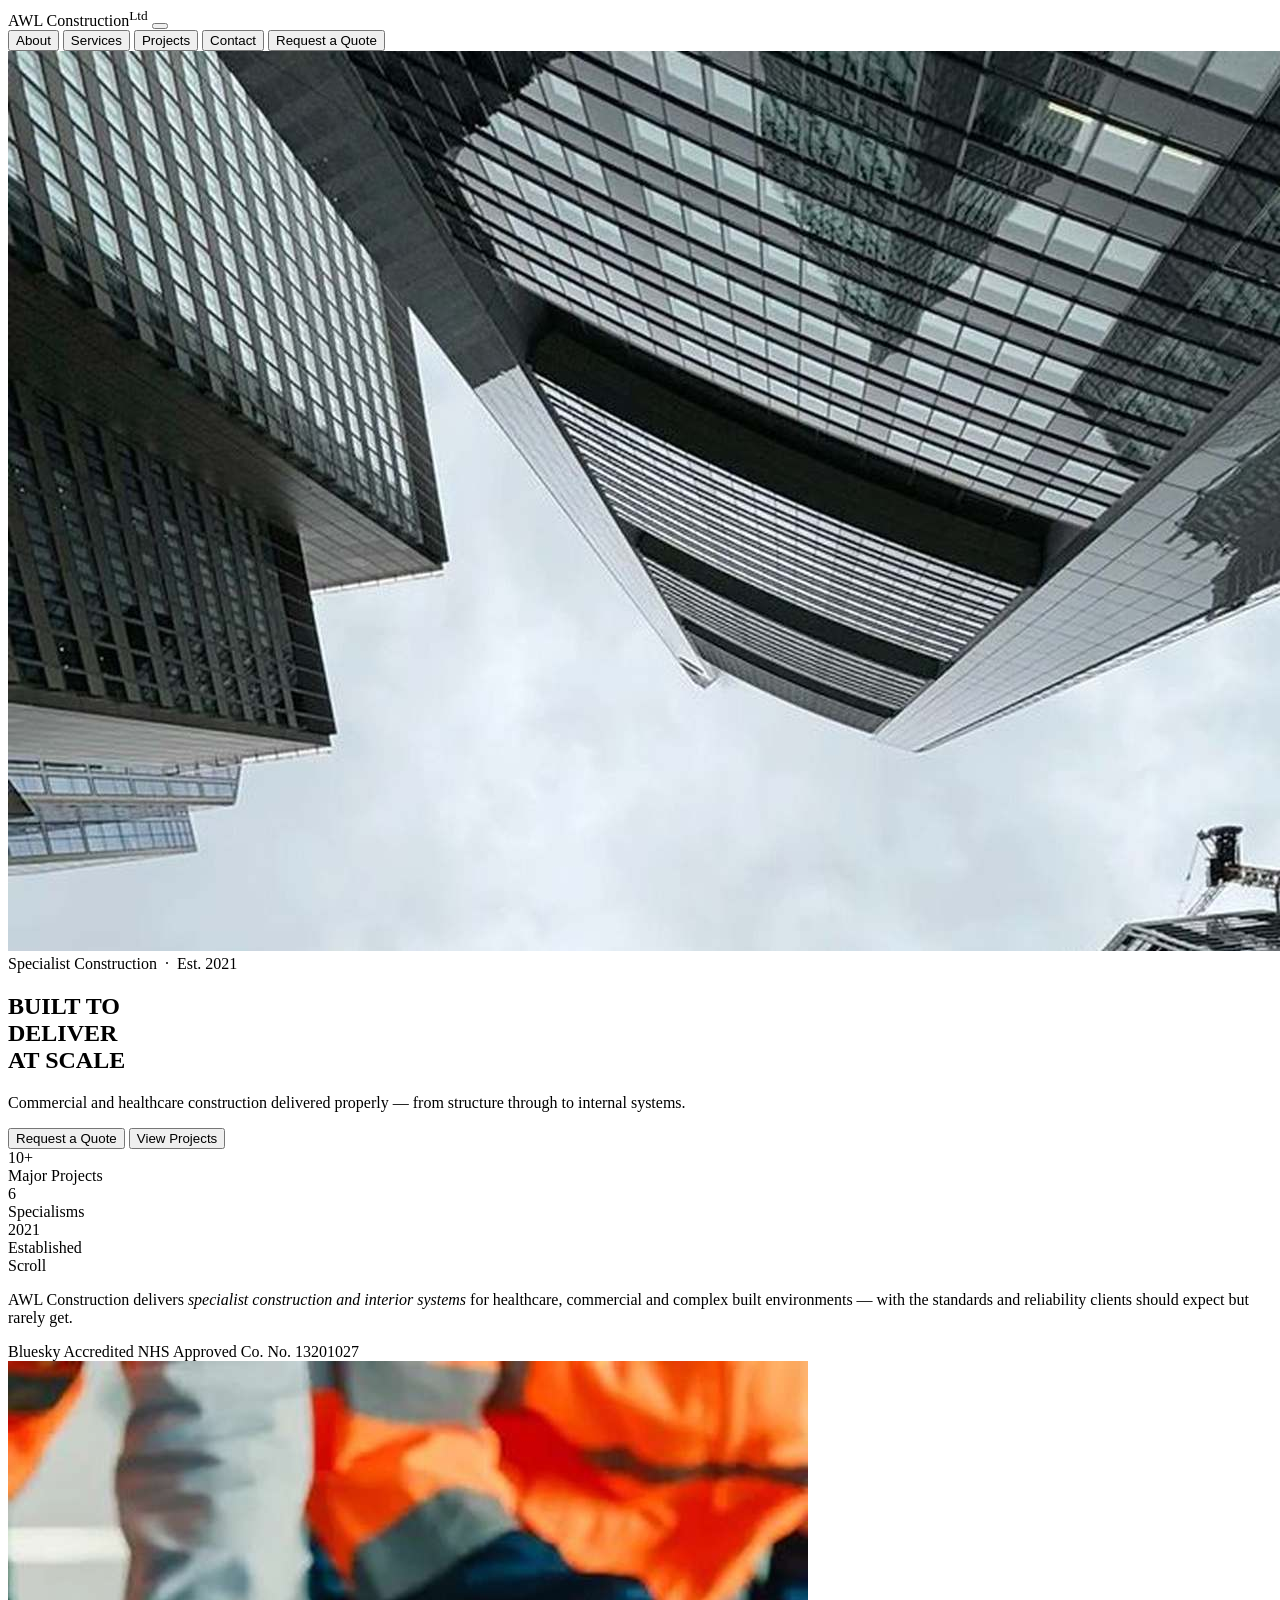
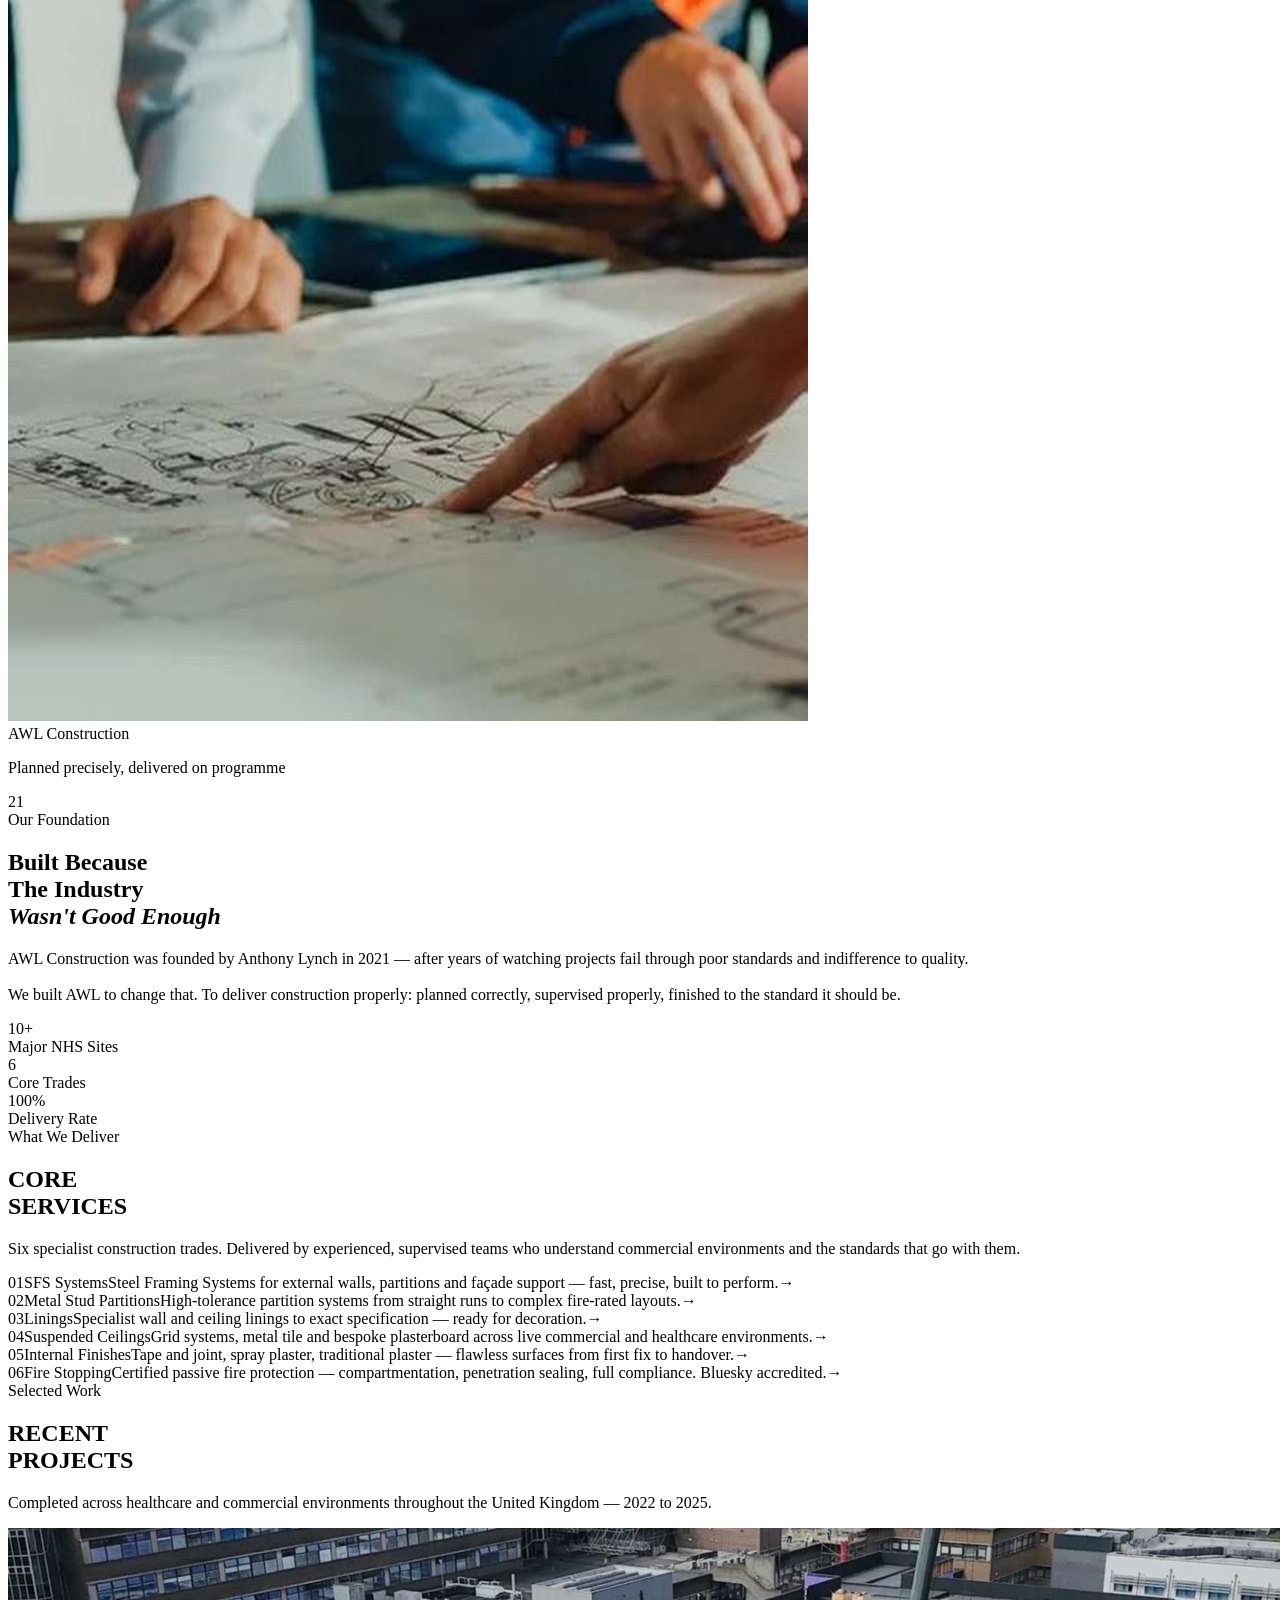
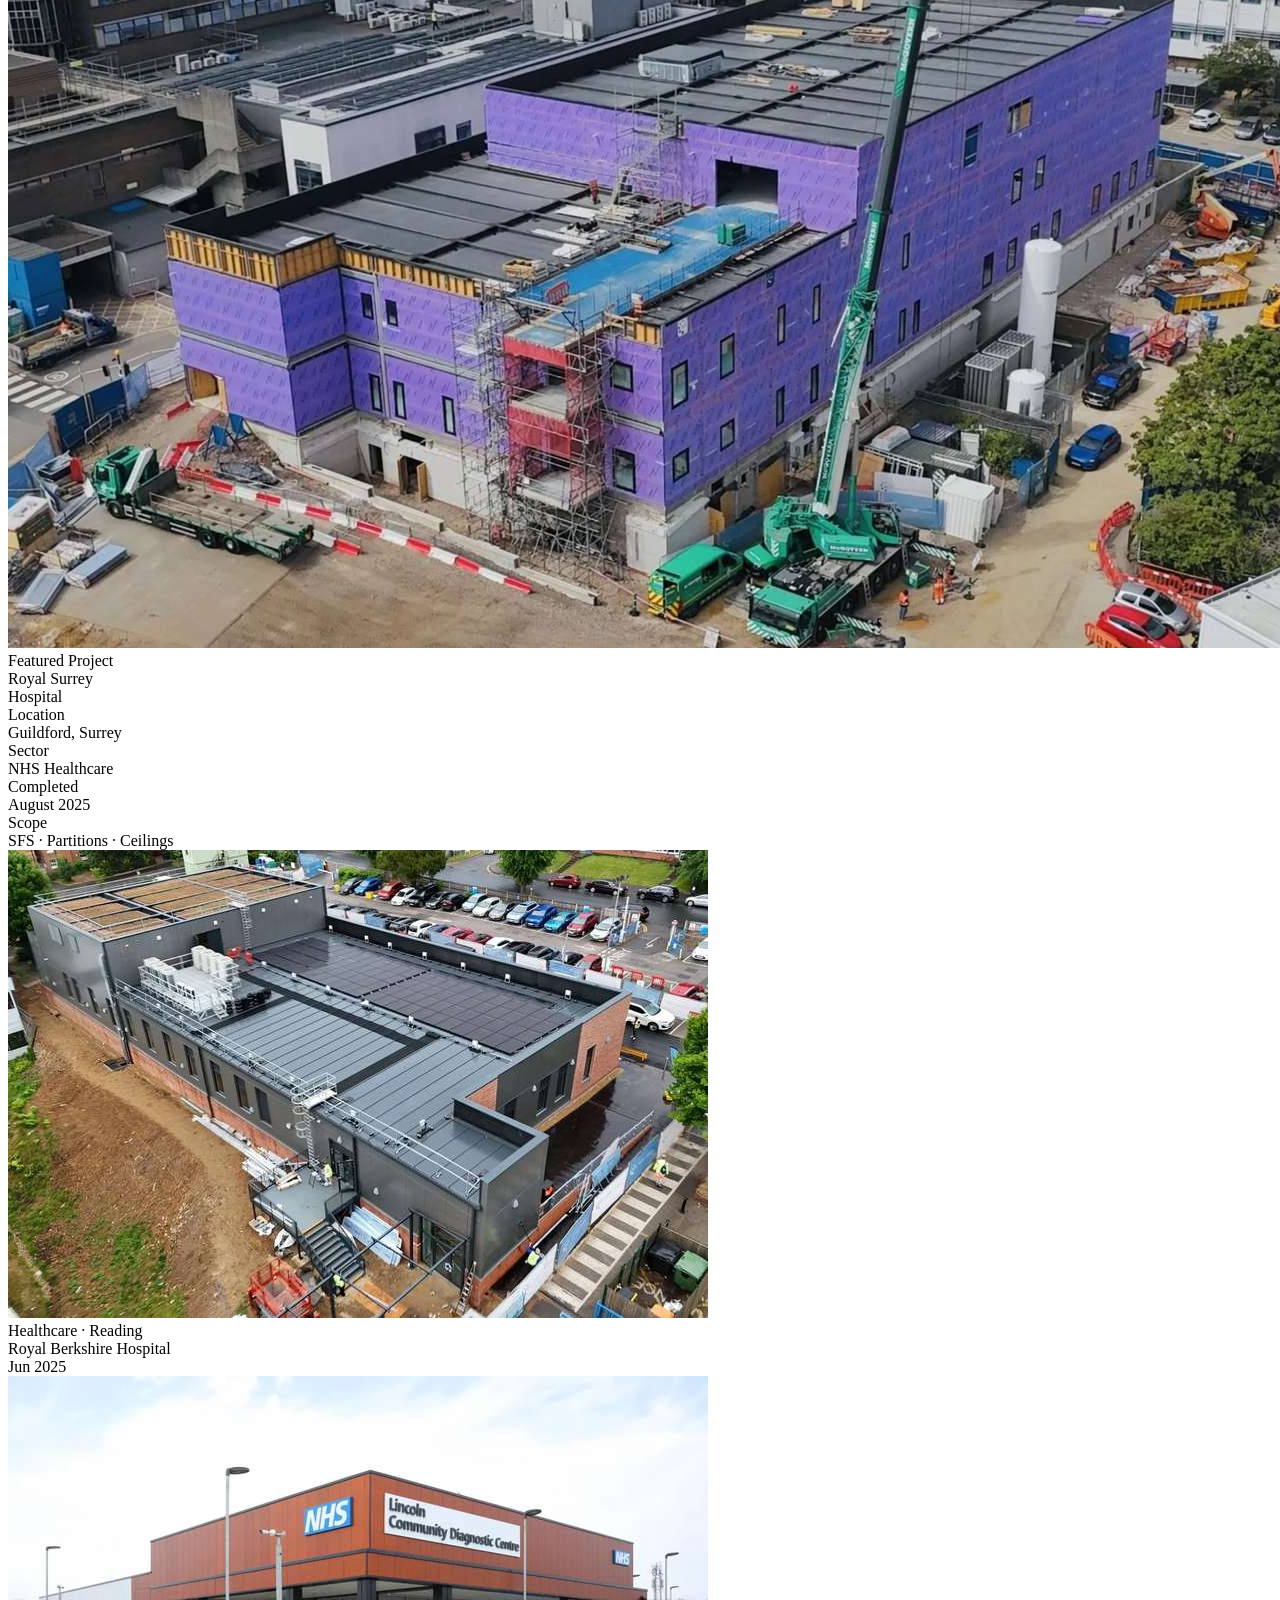
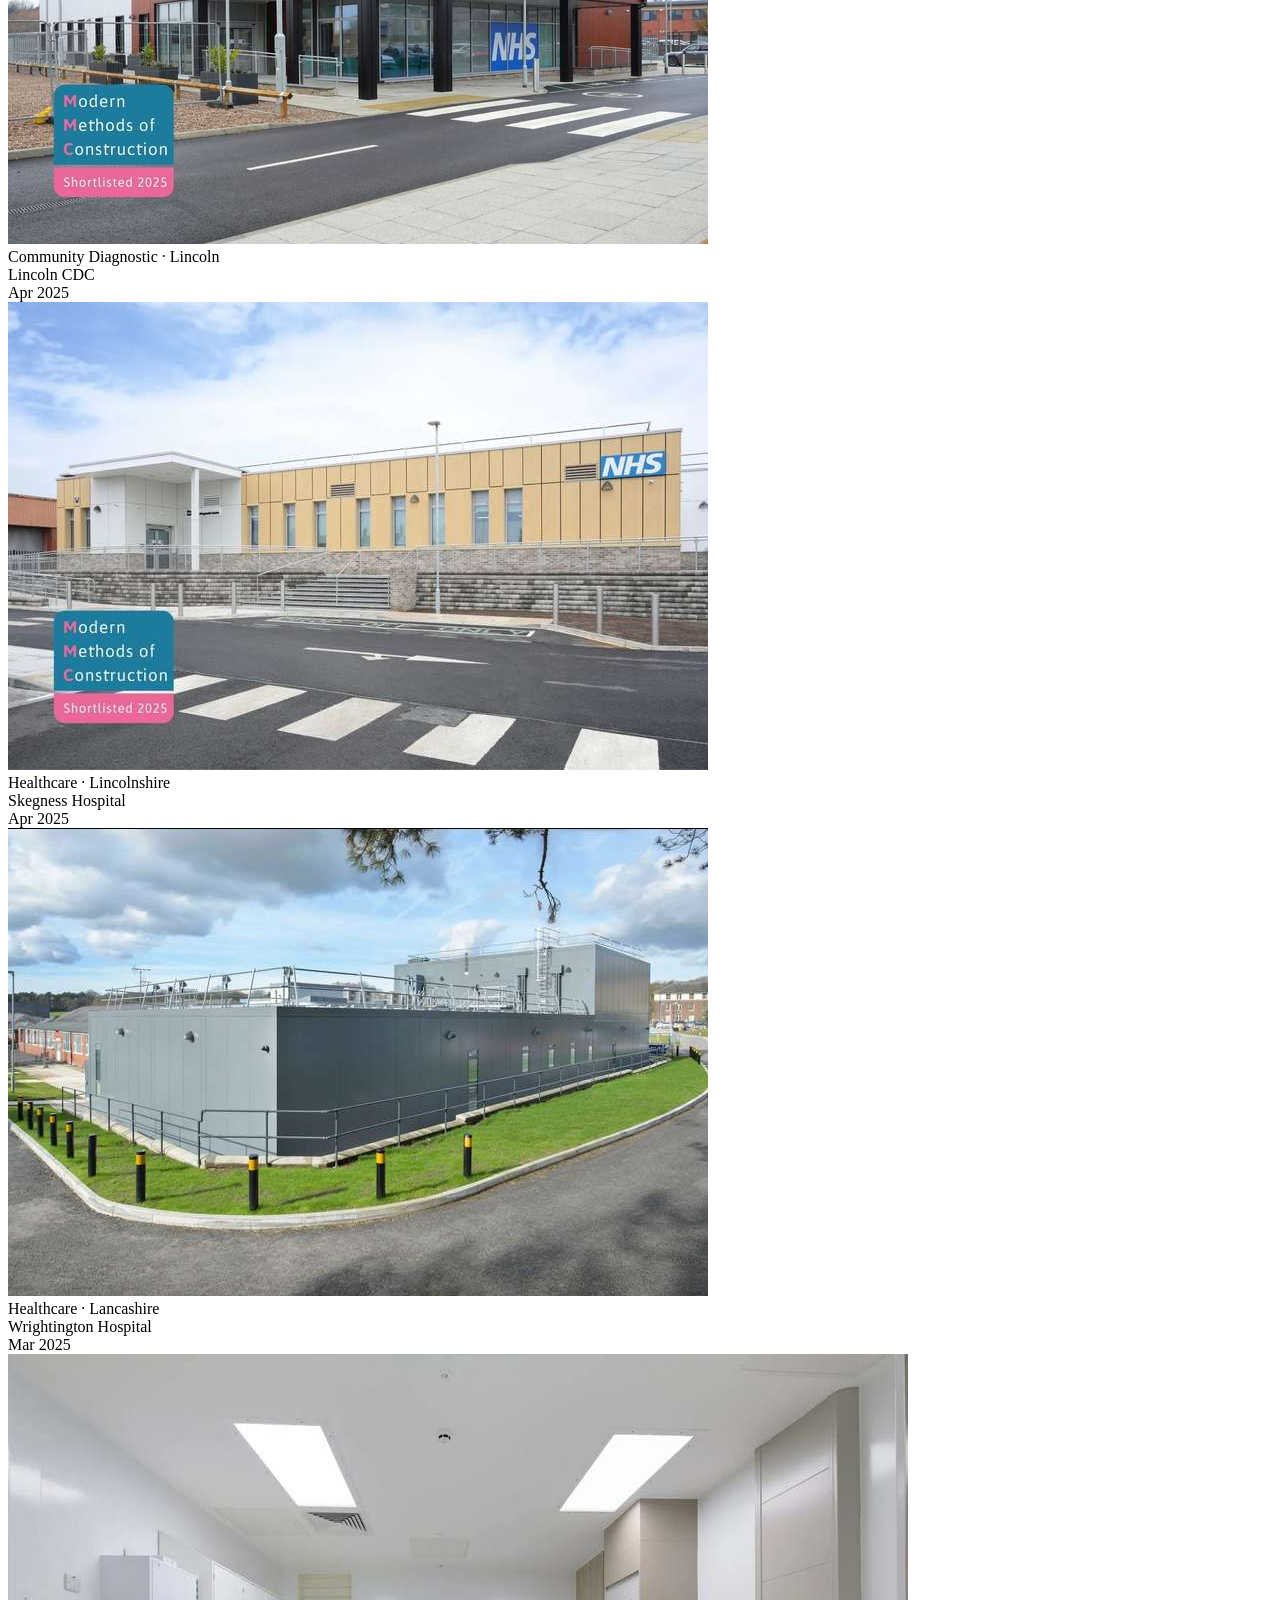
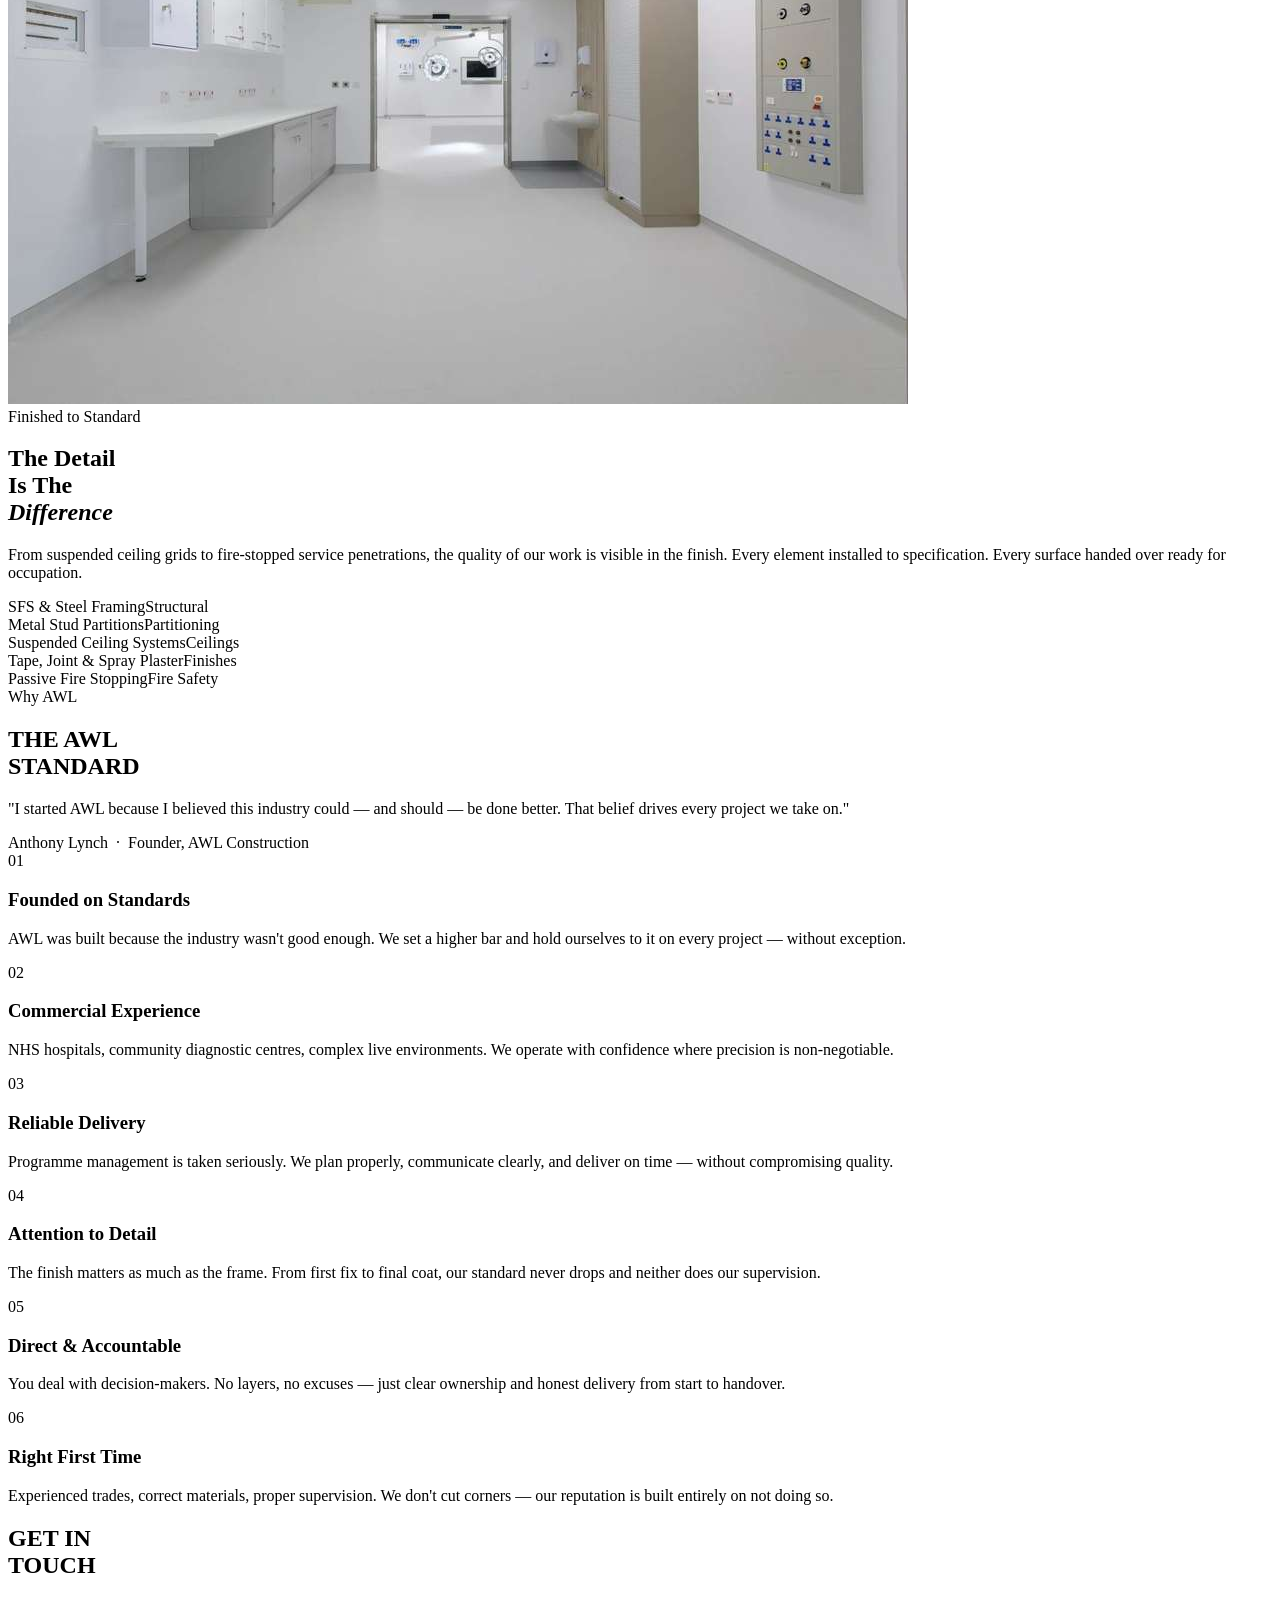
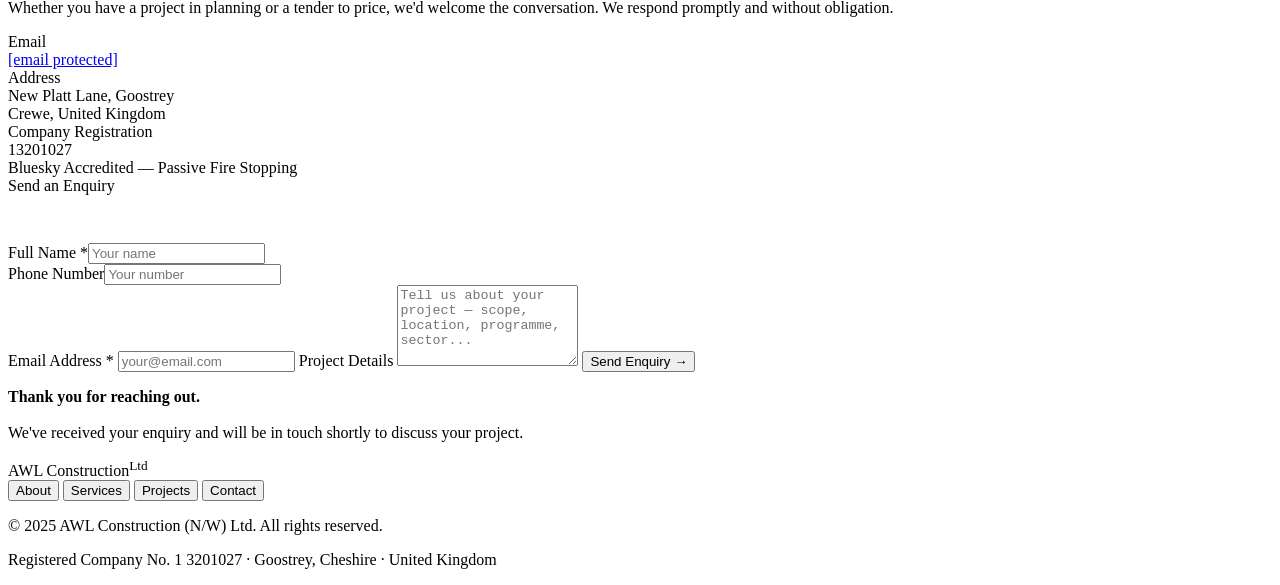
==== commit 409fa03b: "Rename index (3).html to index.html" ====
--- a/index.html
+++ b/index.html
@@ -13,7 +13,7 @@
 
 <nav class="nav" id="nav">
   <a class="nav-logo" onclick="g('hero')">AWL Construction<sup>Ltd</sup></a>
-  <button class="nav-burger" id="burger" onclick="toggleMenu()" aria-label="Menu">
+  <button class="nav-burger" id="burger" onclick="toggleMenu()" aria-label="Open menu">
     <span></span><span></span><span></span>
   </button>
   <div class="nav-r" id="nav-r">
@@ -175,7 +175,7 @@
     <h2 class="contact-h R">GET IN<br><span class="a">TOUCH</span></h2>
     <p class="contact-p R" style="transition-delay:.1s">Whether you have a project in planning or a tender to price, we'd welcome the conversation. We respond promptly and without obligation.</p>
     <div class="R" style="transition-delay:.2s">
-      <div class="ci-b"><div class="ci-l">Email</div><div class="ci-v"><a href="/cdn-cgi/l/email-protection" class="__cf_email__" data-cfemail="d9b0b7bfb699b8aeb5bab6b7aaadabacbaadb0b6b7f7bab6f7acb2">[email&#160;protected]</a></div></div>
+      <div class="ci-b"><div class="ci-l">Email</div><div class="ci-v"><a href="/cdn-cgi/l/email-protection" class="__cf_email__" data-cfemail="abc2c5cdc4ebcadcc7c8c4c5d8dfd9dec8dfc2c4c585c8c485dec0">[email&#160;protected]</a></div></div>
       <div class="ci-b"><div class="ci-l">Address</div><div class="ci-v">New Platt Lane, Goostrey<br>Crewe, United Kingdom</div></div>
       <div class="ci-b"><div class="ci-l">Company Registration</div><div class="ci-v">13201027</div></div>
       <div class="c-badge"><div class="cb-dot"></div><span class="cb-t">Bluesky Accredited — Passive Fire Stopping</span></div>
@@ -210,7 +210,8 @@
   </nav>
   <div class="foot-btm">
     <p class="foot-cp">© 2025 AWL Construction (N/W) Ltd. All rights reserved.</p>
-    <p class="foot-rg">Registered Company No. 13201027 · Goostrey, Cheshire · United Kingdom</p>
+    <p class="foot-rg">Registered Company No. 1
+3201027 · Goostrey, Cheshire · United Kingdom</p>
   </div>
 </footer>
 
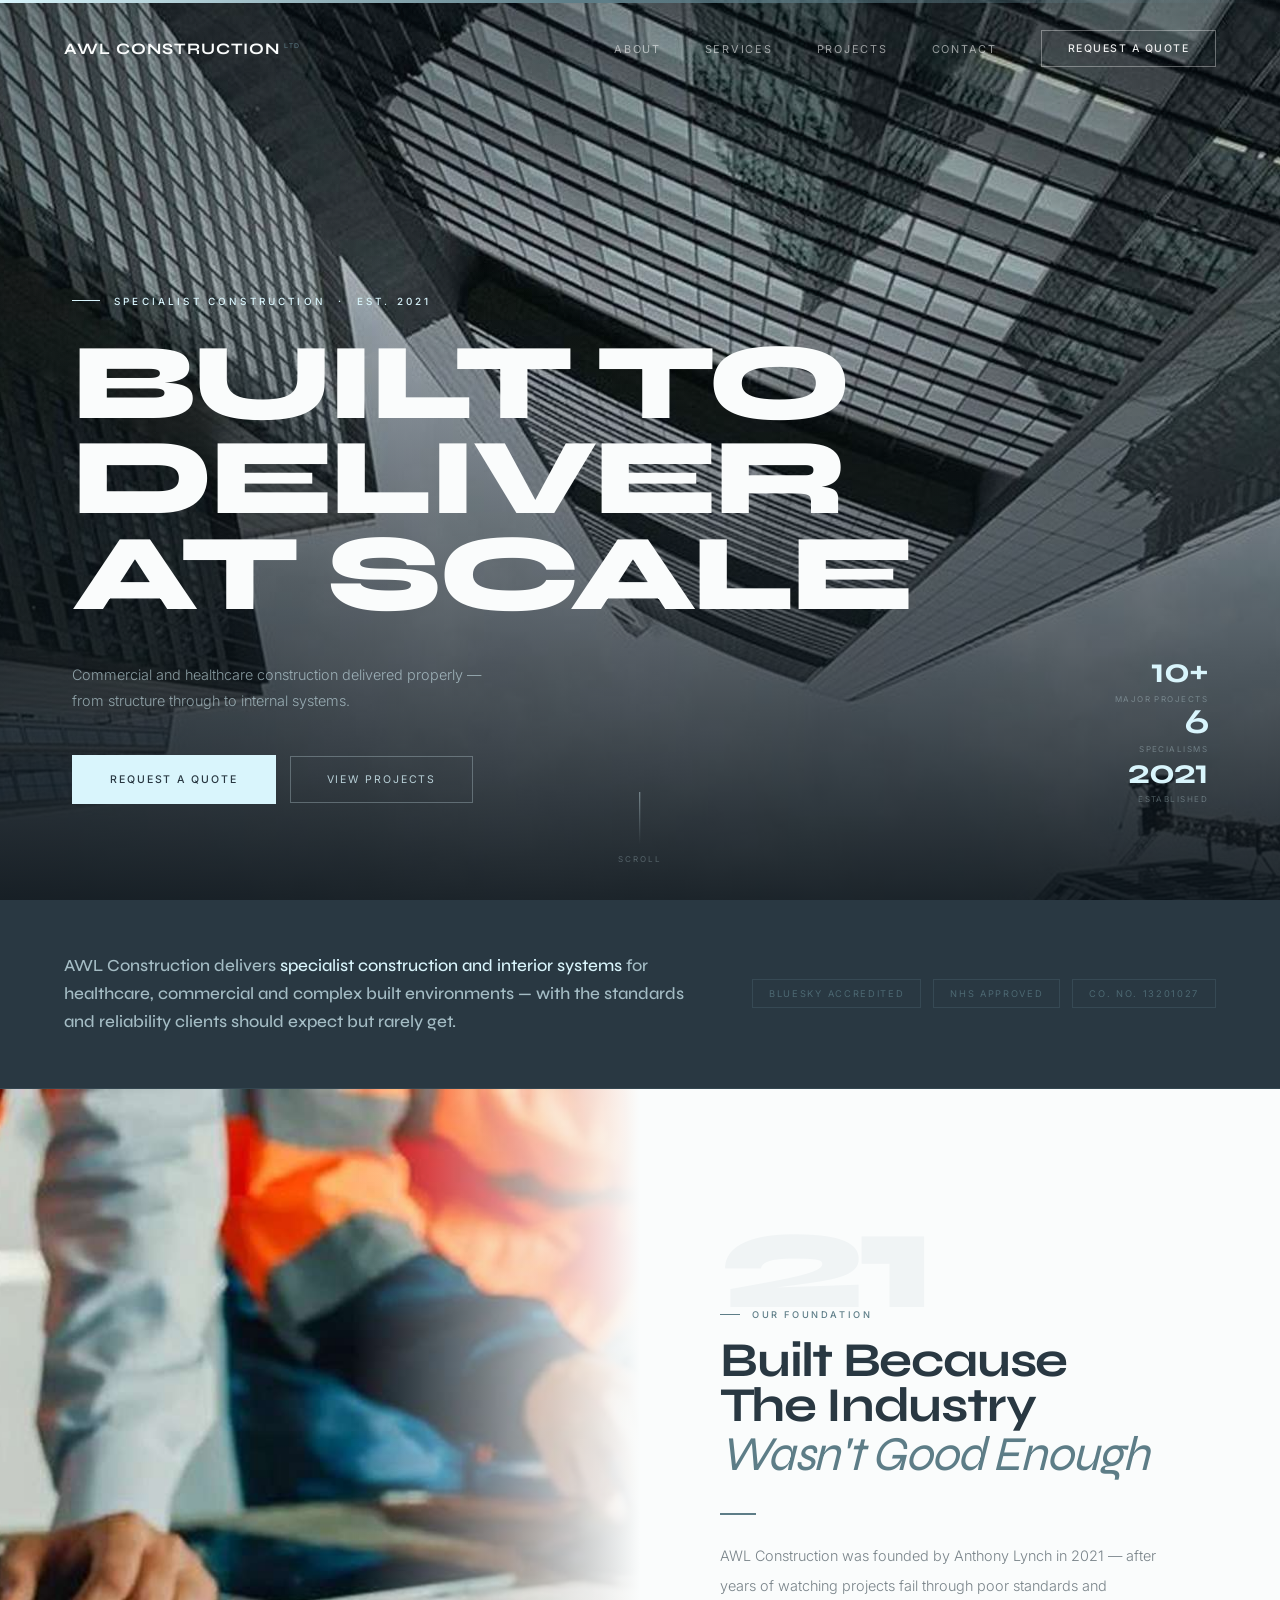
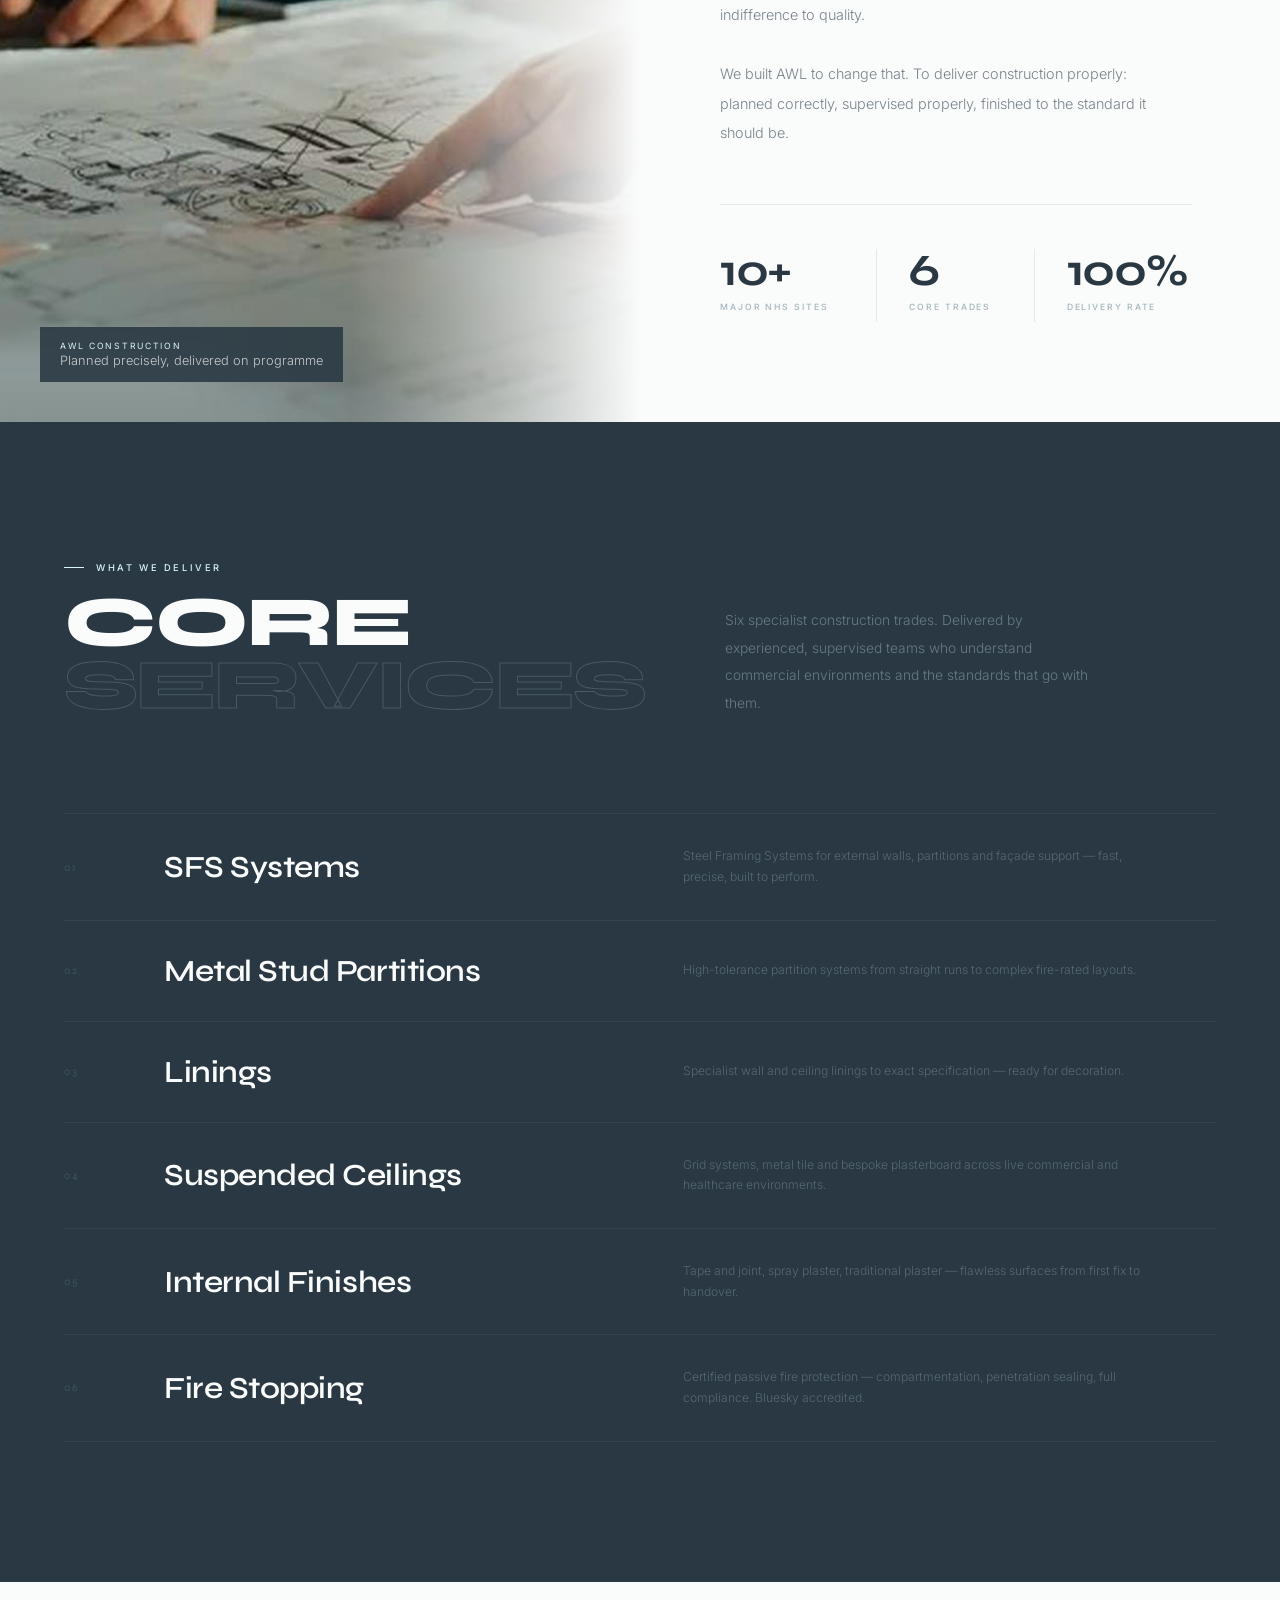
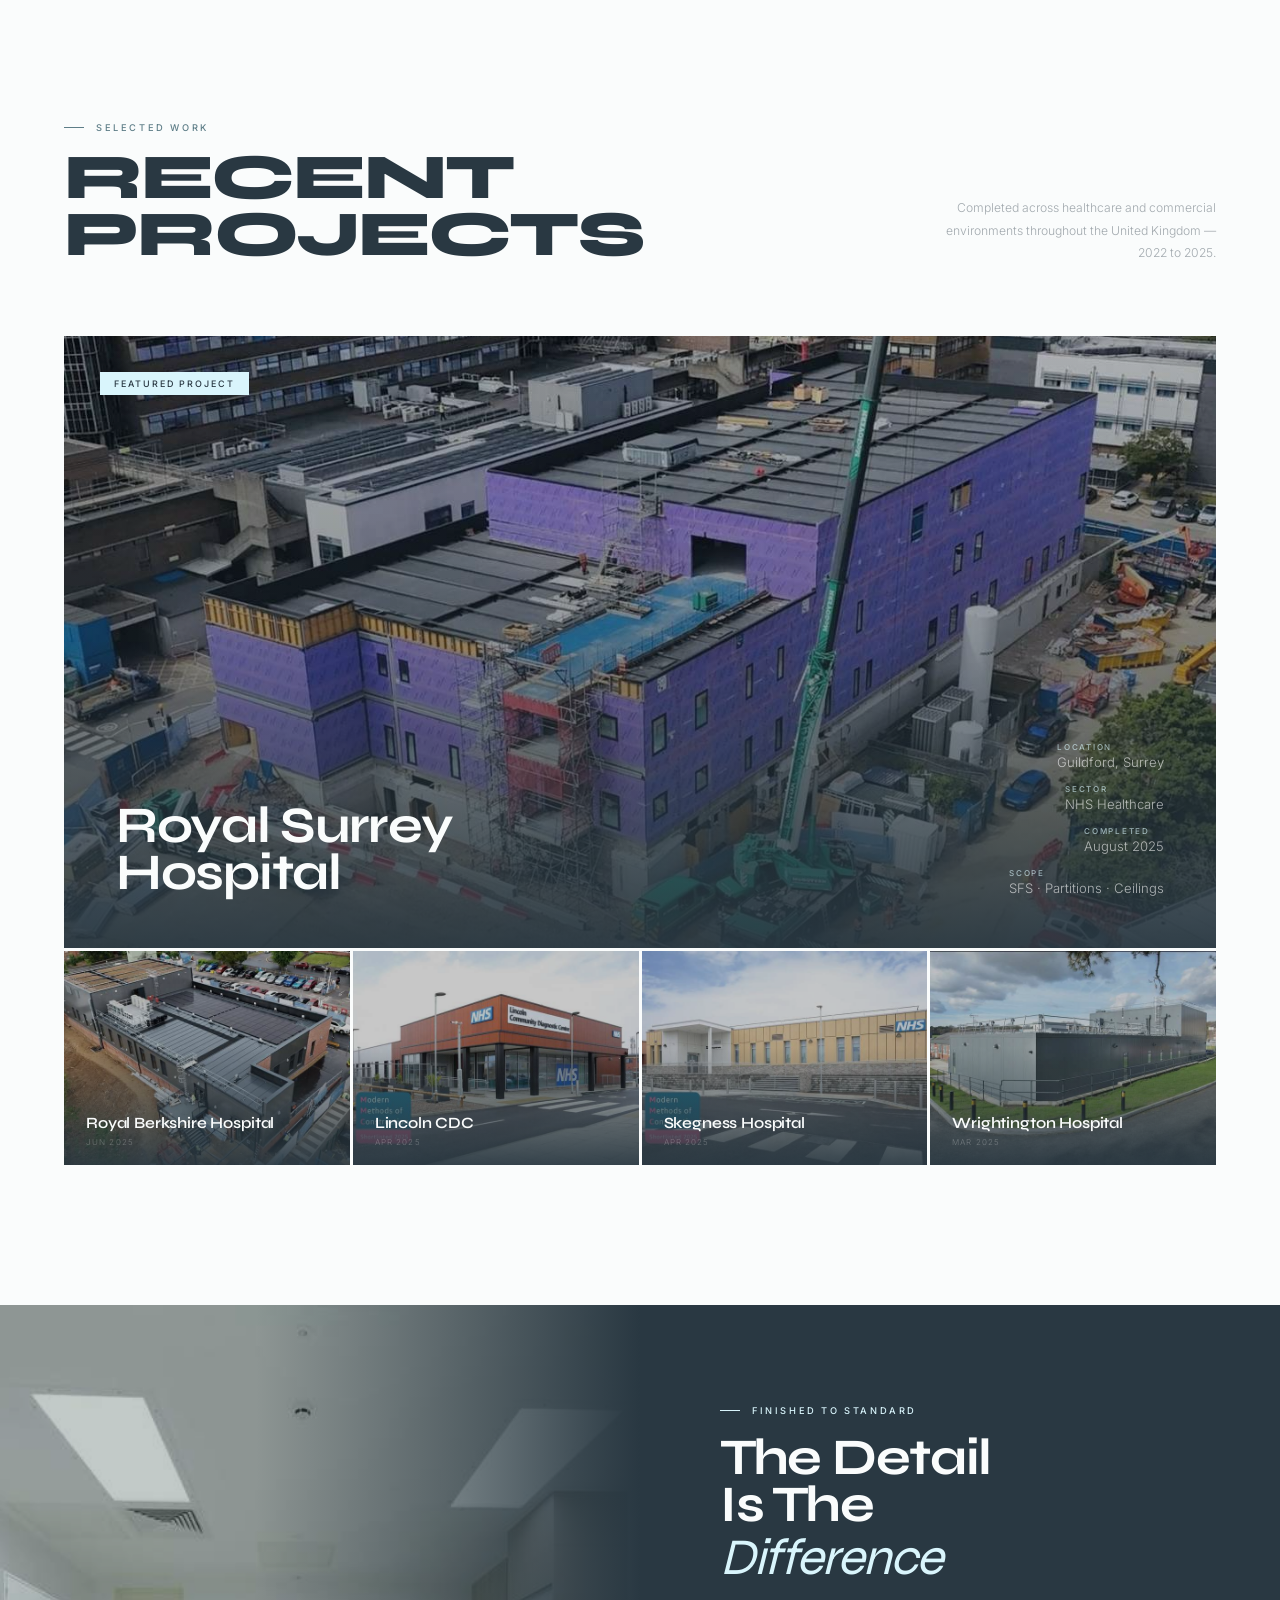
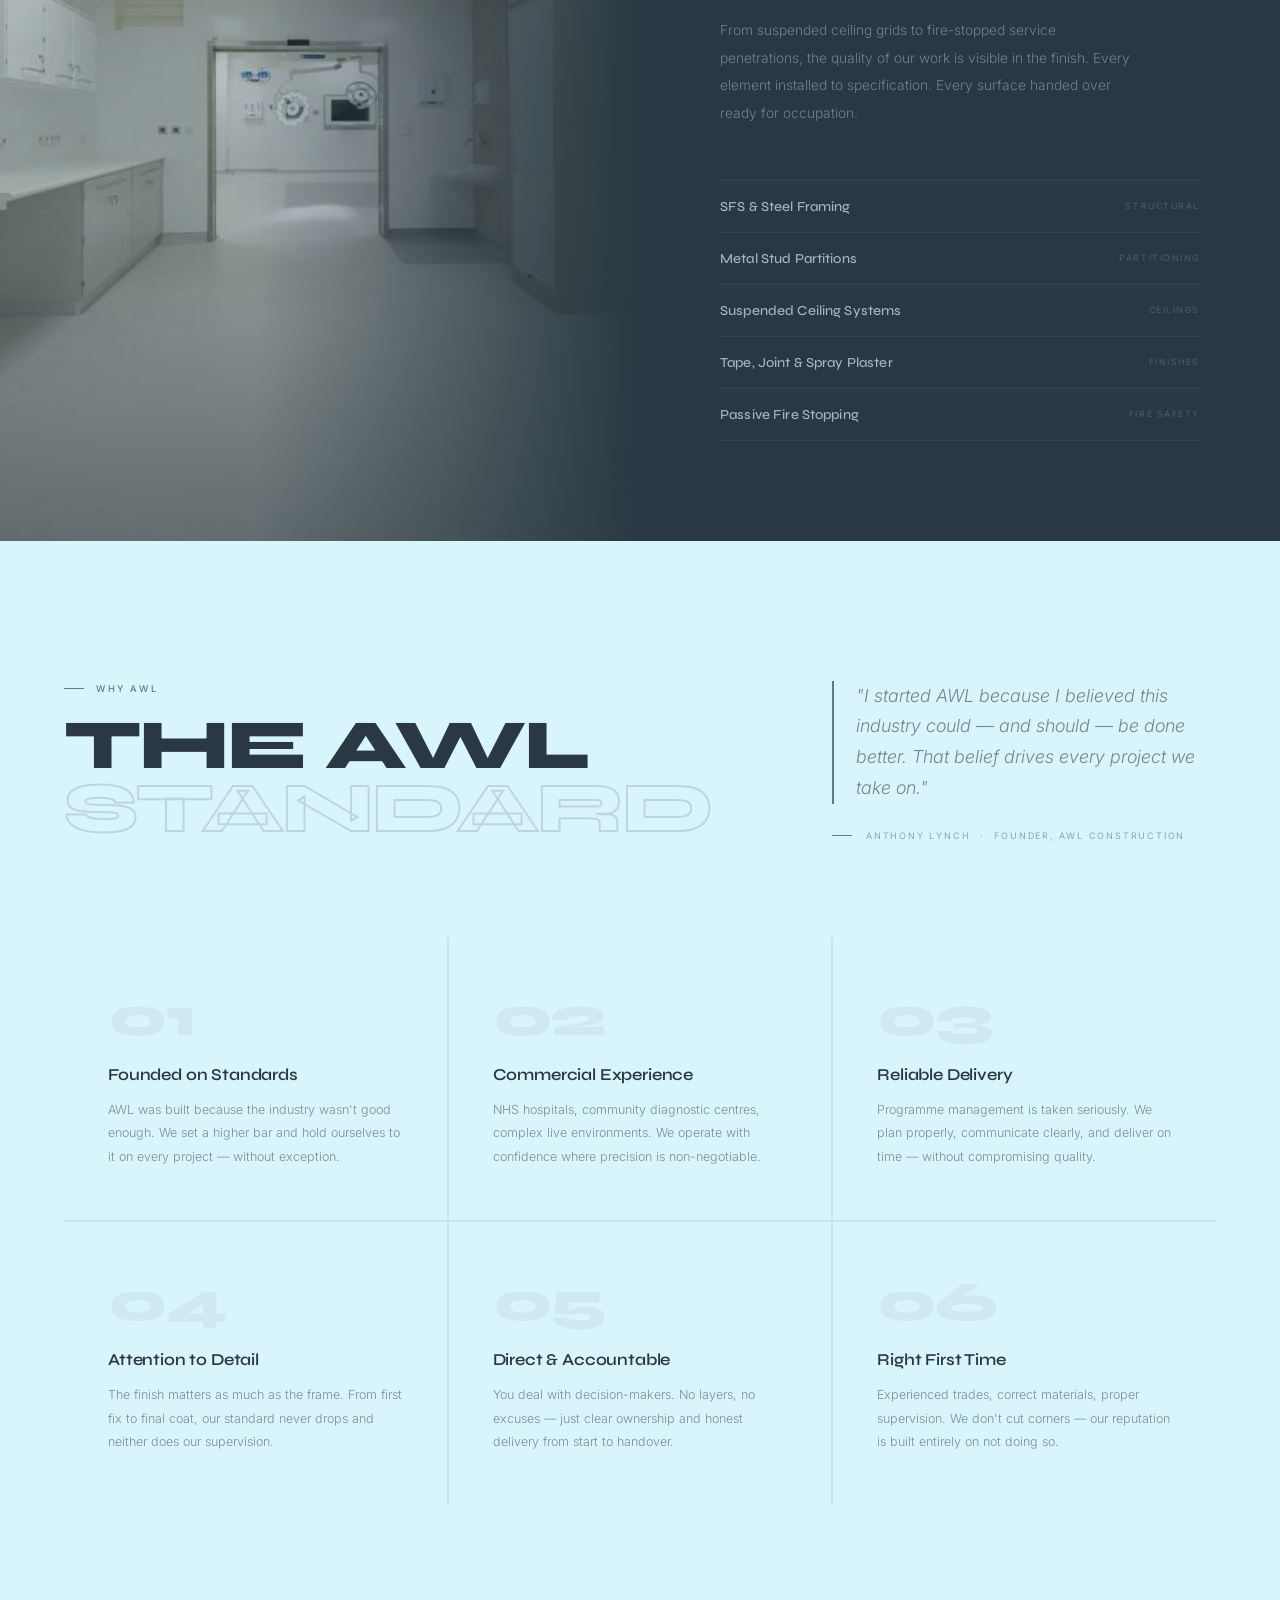
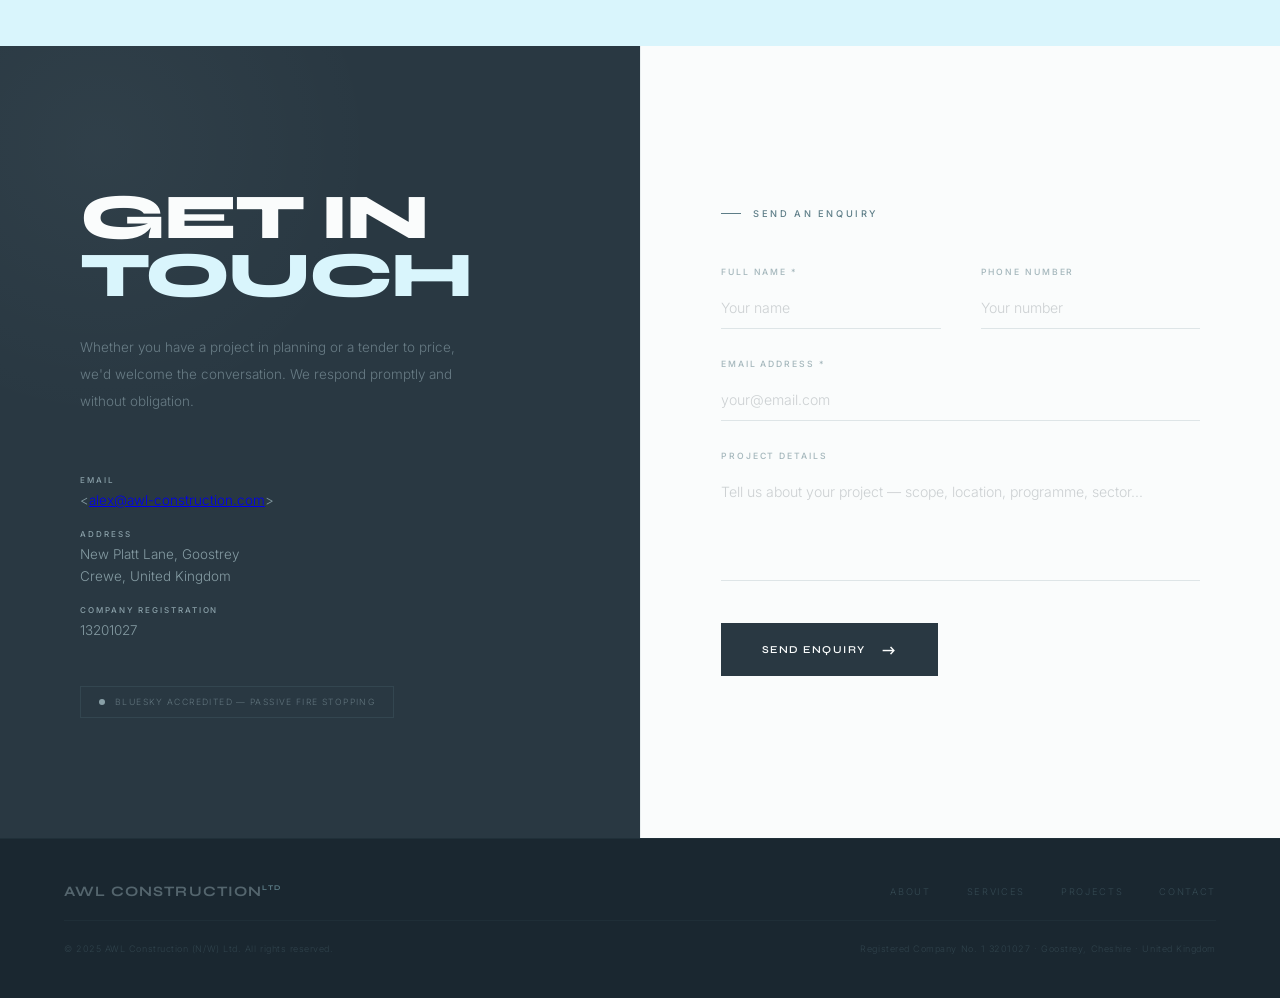
==== commit a7daa87f: "Update index.html" ====
--- a/index.html
+++ b/index.html
@@ -175,7 +175,7 @@
     <h2 class="contact-h R">GET IN<br><span class="a">TOUCH</span></h2>
     <p class="contact-p R" style="transition-delay:.1s">Whether you have a project in planning or a tender to price, we'd welcome the conversation. We respond promptly and without obligation.</p>
     <div class="R" style="transition-delay:.2s">
-      <div class="ci-b"><div class="ci-l">Email</div><div class="ci-v"><a href="/cdn-cgi/l/email-protection" class="__cf_email__" data-cfemail="abc2c5cdc4ebcadcc7c8c4c5d8dfd9dec8dfc2c4c585c8c485dec0">[email&#160;protected]</a></div></div>
+      <div class="ci-b"><div class="ci-l">Email</div><div class="ci-v"><<a href="mailto:alex@awl-construction.com">alex@awl-construction.com</a>></div></div>
       <div class="ci-b"><div class="ci-l">Address</div><div class="ci-v">New Platt Lane, Goostrey<br>Crewe, United Kingdom</div></div>
       <div class="ci-b"><div class="ci-l">Company Registration</div><div class="ci-v">13201027</div></div>
       <div class="c-badge"><div class="cb-dot"></div><span class="cb-t">Bluesky Accredited — Passive Fire Stopping</span></div>
--- a/styles.css
+++ b/styles.css
@@ -0,0 +1,433 @@
+*,*::before,*::after{box-sizing:border-box;margin:0;padding:0}
+:root{
+  --sky:#D9F5FC;--white:#FAFCFC;--steel:#5D7D87;
+  --navy:#293842;--forest:#324D46;
+  --line:rgba(93,125,135,.15);--ink:#1a2730;
+}
+html{scroll-behavior:smooth;overflow-x:hidden}
+body{background:var(--white);color:var(--navy);font-family:'Inter',sans-serif;font-weight:300;-webkit-font-smoothing:antialiased;overflow-x:hidden}
+::-webkit-scrollbar{width:3px}::-webkit-scrollbar-track{background:var(--white)}::-webkit-scrollbar-thumb{background:var(--steel)}
+
+/* NAV */
+.nav{position:fixed;top:0;left:0;right:0;z-index:900;display:flex;align-items:center;justify-content:space-between;padding:30px 64px;transition:padding .5s,background .5s,border-color .5s;border-bottom:1px solid transparent}
+.nav.on{background:rgba(250,252,252,.96);backdrop-filter:blur(20px);padding:16px 64px;border-bottom-color:var(--line);box-shadow:0 1px 24px rgba(41,56,66,.06)}
+.nav-logo{font-family:'Syne',sans-serif;font-size:1rem;font-weight:700;letter-spacing:.06em;text-transform:uppercase;color:var(--white);text-decoration:none;transition:color .4s}
+.nav.on .nav-logo{color:var(--navy)}
+.nav-logo sup{font-size:.45em;font-weight:400;vertical-align:super;color:var(--steel);margin-left:4px}
+.nav-r{display:flex;align-items:center;gap:44px}
+.nav-link{font-family:'Inter',sans-serif;font-size:.68rem;font-weight:400;letter-spacing:.16em;text-transform:uppercase;color:rgba(255,255,255,.55);background:none;border:none;cursor:pointer;padding:0;transition:color .25s}
+.nav.on .nav-link{color:rgba(41,56,66,.5)}
+.nav-link:hover{color:#fff}.nav.on .nav-link:hover{color:var(--navy)}
+.nav-cta{font-family:'Inter',sans-serif;font-size:.66rem;font-weight:500;letter-spacing:.14em;text-transform:uppercase;cursor:pointer;padding:11px 26px;border:1px solid rgba(255,255,255,.35);background:none;color:rgba(255,255,255,.9);transition:all .3s}
+.nav.on .nav-cta{border-color:var(--navy);color:var(--navy)}
+.nav-cta:hover{background:var(--white);color:var(--navy);border-color:var(--white)}
+.nav.on .nav-cta:hover{background:var(--navy);color:var(--white)}
+
+/* HERO */
+.hero{position:relative;height:100vh;min-height:700px;overflow:hidden;display:flex;align-items:flex-end;background:var(--navy)}
+.hero-photo{position:absolute;inset:0}
+.hero-photo img{position:absolute;inset:0;width:100%;height:100%;object-fit:cover;object-position:center center}
+.hero-grad{position:absolute;inset:0;background:linear-gradient(to top,rgba(12,20,26,.92) 0%,rgba(12,20,26,.55) 38%,rgba(12,20,26,.2) 70%,rgba(12,20,26,.35) 100%),linear-gradient(to right,rgba(12,20,26,.25) 0%,transparent 55%)}
+.hero-top-line{position:absolute;top:0;left:0;right:0;height:3px;z-index:2;background:linear-gradient(to right,var(--sky) 0%,var(--steel) 45%,transparent 100%)}
+.hero-body{position:relative;z-index:3;width:100%;padding:0 72px 96px;display:grid;grid-template-columns:1fr auto;align-items:flex-end;gap:80px}
+.hero-kicker{font-family:'Inter',sans-serif;font-size:.62rem;font-weight:500;letter-spacing:.32em;text-transform:uppercase;color:var(--sky);display:flex;align-items:center;gap:14px;margin-bottom:28px}
+.hero-kicker::before{content:'';width:28px;height:1px;background:var(--sky);display:block}
+.hero-h1{font-family:'Syne',sans-serif;font-weight:800;font-size:clamp(3.8rem,8.5vw,9.5rem);line-height:.88;letter-spacing:-.035em;color:var(--white);margin-bottom:40px}
+.hero-sub{font-family:'Inter',sans-serif;font-size:.9rem;font-weight:300;line-height:1.85;color:rgba(217,245,252,.58);max-width:420px;margin-bottom:40px}
+.hero-btns{display:flex;gap:14px;align-items:center}
+.btn-sky{font-family:'Inter',sans-serif;font-size:.66rem;font-weight:500;letter-spacing:.18em;text-transform:uppercase;cursor:pointer;padding:16px 36px;background:var(--sky);border:2px solid var(--sky);color:var(--navy);transition:all .3s}
+.btn-sky:hover{background:transparent;color:var(--sky)}
+.btn-ghost{font-family:'Inter',sans-serif;font-size:.66rem;font-weight:400;letter-spacing:.18em;text-transform:uppercase;cursor:pointer;padding:16px 36px;background:none;border:1px solid rgba(217,245,252,.28);color:rgba(217,245,252,.8);transition:all .3s}
+.btn-ghost:hover{border-color:rgba(217,245,252,.7);color:var(--sky)}
+.hero-stats{
+  display:flex;flex-direction:column;gap:0;
+  width:180px;flex-shrink:0;
+}
+.hs-item{
+  padding:18px 0;
+  border-bottom:1px solid rgba(217,245,252,.08);
+  display:flex;flex-direction:column;align-items:flex-end;
+}
+.hs-item:first-child{padding-top:0}
+.hs-item:last-child{padding-bottom:0;border-bottom:none}
+.hs-n{
+  font-family:'Syne',sans-serif;font-weight:700;font-size:2.2rem;
+  letter-spacing:-.03em;color:var(--sky);line-height:1;
+  display:block;width:100%;text-align:right;
+}
+.hs-l{
+  font-family:'Inter',sans-serif;font-size:.5rem;font-weight:400;
+  letter-spacing:.18em;text-transform:uppercase;
+  color:rgba(217,245,252,.32);margin-top:5px;
+  display:block;width:100%;text-align:right;
+}
+.hero-scroll{position:absolute;bottom:36px;left:50%;transform:translateX(-50%);z-index:3;display:flex;flex-direction:column;align-items:center;gap:10px}
+.hero-scroll-bar{width:1px;height:52px;background:linear-gradient(to bottom,rgba(217,245,252,.5),transparent);animation:pulse 2.2s ease infinite}
+.hero-scroll-lbl{font-family:'Inter',sans-serif;font-size:.5rem;font-weight:400;letter-spacing:.24em;text-transform:uppercase;color:rgba(217,245,252,.28)}
+@keyframes pulse{0%,100%{opacity:.4}50%{opacity:.9}}
+
+/* BAND */
+.band{background:var(--navy);padding:52px 64px;display:flex;align-items:center;justify-content:space-between;gap:40px;border-bottom:1px solid rgba(93,125,135,.2)}
+.band-txt{font-family:'Syne',sans-serif;font-weight:500;font-size:1.06rem;color:rgba(217,245,252,.7);max-width:680px;line-height:1.65}
+.band-txt em{font-style:normal;color:var(--sky)}
+.band-tags{display:flex;gap:12px;flex-shrink:0;flex-wrap:wrap}
+.btag{font-family:'Inter',sans-serif;font-size:.58rem;font-weight:400;letter-spacing:.18em;text-transform:uppercase;color:rgba(93,125,135,.7);padding:8px 16px;border:1px solid rgba(93,125,135,.25);white-space:nowrap}
+
+/* SHARED */
+.sec{padding:140px 64px}
+.inner{max-width:1360px;margin:0 auto}
+.tag{font-family:'Inter',sans-serif;font-size:.58rem;font-weight:500;letter-spacing:.28em;text-transform:uppercase;color:var(--steel);display:flex;align-items:center;gap:12px;margin-bottom:18px}
+.tag::before{content:'';width:20px;height:1px;background:var(--steel);display:block}
+.tag.lt{color:var(--sky)}.tag.lt::before{background:var(--sky)}
+.R{opacity:0;transform:translateY(28px);transition:opacity .85s cubic-bezier(.16,1,.3,1),transform .85s cubic-bezier(.16,1,.3,1)}
+.R.on{opacity:1;transform:none}
+
+/* ABOUT */
+.about{background:var(--white);padding:0}
+.about-grid{display:grid;grid-template-columns:1fr 1fr;min-height:82vh}
+.about-img{position:relative;overflow:hidden;background:#b8cdd3}
+.about-img img{position:absolute;inset:0;width:100%;height:100%;object-fit:cover;object-position:center 60%;transition:transform .9s cubic-bezier(.16,1,.3,1)}
+.about-img:hover img{transform:scale(1.04)}
+.about-img-shade{position:absolute;inset:0;background:linear-gradient(to right,transparent 55%,var(--white) 100%),linear-gradient(to top,rgba(41,56,66,.35) 0%,transparent 35%)}
+.about-img-cap{position:absolute;bottom:40px;left:40px;background:rgba(41,56,66,.88);backdrop-filter:blur(8px);padding:14px 20px}
+.about-img-cap span{font-family:'Inter',sans-serif;font-size:.54rem;font-weight:400;letter-spacing:.2em;text-transform:uppercase;color:var(--sky);display:block;margin-bottom:2px}
+.about-img-cap p{font-family:'Inter',sans-serif;font-size:.8rem;font-weight:300;color:rgba(255,255,255,.72)}
+.about-text{display:flex;flex-direction:column;justify-content:center;padding:100px 88px 100px 80px;background:var(--white);position:relative}
+.about-yr{font-family:'Syne',sans-serif;font-weight:800;font-size:9rem;line-height:1;color:rgba(93,125,135,.06);letter-spacing:-.04em;margin-bottom:-24px;pointer-events:none;user-select:none}
+.about-h{font-family:'Syne',sans-serif;font-weight:700;font-size:clamp(2.6rem,3.8vw,4.2rem);line-height:.92;letter-spacing:-.025em;color:var(--navy);margin-bottom:36px}
+.about-h em{font-style:italic;font-weight:400;color:var(--steel);display:block;margin-top:5px}
+.about-rule{width:36px;height:2px;background:var(--steel);margin-bottom:26px}
+.about-p{font-family:'Inter',sans-serif;font-size:.9rem;font-weight:300;line-height:2.05;color:rgba(41,56,66,.62);max-width:440px;margin-bottom:56px}
+.figs{
+  display:grid;grid-template-columns:repeat(3,1fr);
+  gap:0;padding-top:44px;border-top:1px solid var(--line);
+}
+.figs > div{
+  padding-right:32px;border-right:1px solid var(--line);
+}
+.figs > div:last-child{border-right:none;padding-right:0;padding-left:32px}
+.figs > div:nth-child(2){padding-left:32px}
+.fn{
+  font-family:'Syne',sans-serif;font-weight:700;font-size:2.8rem;
+  letter-spacing:-.03em;color:var(--navy);line-height:1;
+  margin-bottom:8px;display:block;
+}
+.fl{
+  font-family:'Inter',sans-serif;font-size:.54rem;font-weight:400;
+  letter-spacing:.18em;text-transform:uppercase;color:rgba(93,125,135,.6);
+  display:block;
+}
+
+/* SERVICES */
+.services{background:var(--navy)}
+.svc-head{display:grid;grid-template-columns:1fr 1fr;gap:80px;align-items:end;margin-bottom:96px}
+.svc-h{font-family:'Syne',sans-serif;font-weight:800;font-size:clamp(3.2rem,5.5vw,6rem);line-height:.9;letter-spacing:-.03em;color:var(--white)}
+.svc-h span{display:block;-webkit-text-stroke:1px rgba(217,245,252,.18);color:transparent}
+.svc-intro{font-family:'Inter',sans-serif;font-size:.86rem;font-weight:300;line-height:2;color:rgba(217,245,252,.36);max-width:380px}
+.svc-row{display:grid;grid-template-columns:60px 1fr 1fr auto;align-items:center;gap:40px;padding:32px 0;border-top:1px solid rgba(93,125,135,.18);cursor:pointer;position:relative;overflow:hidden;transition:padding-left .4s cubic-bezier(.16,1,.3,1)}
+.svc-row:last-child{border-bottom:1px solid rgba(93,125,135,.18)}
+.svc-row::before{content:'';position:absolute;left:0;top:0;bottom:0;width:0;background:rgba(217,245,252,.025);transition:width .45s cubic-bezier(.16,1,.3,1)}
+.svc-row:hover{padding-left:18px}.svc-row:hover::before{width:100%}
+.svc-n{font-family:'Syne',sans-serif;font-weight:400;font-size:.68rem;letter-spacing:.18em;color:rgba(93,125,135,.4);transition:color .3s}
+.svc-row:hover .svc-n{color:var(--sky)}
+.svc-name{font-family:'Syne',sans-serif;font-weight:600;font-size:clamp(1.4rem,2.4vw,2.1rem);letter-spacing:-.015em;color:var(--white);transition:color .3s}
+.svc-row:hover .svc-name{color:var(--sky)}
+.svc-desc{font-family:'Inter',sans-serif;font-size:.76rem;font-weight:300;line-height:1.7;color:rgba(217,245,252,.26);transition:color .3s}
+.svc-row:hover .svc-desc{color:rgba(217,245,252,.52)}
+.svc-arr{font-size:1rem;color:rgba(93,125,135,.25);opacity:0;transform:translateX(-8px);transition:all .35s cubic-bezier(.16,1,.3,1)}
+.svc-row:hover .svc-arr{opacity:1;transform:none;color:var(--sky)}
+
+/* PROJECTS */
+.projects{background:var(--white);padding:140px 0}
+.proj-head{padding:0 64px;margin-bottom:72px;display:flex;justify-content:space-between;align-items:flex-end}
+.proj-head-h{font-family:'Syne',sans-serif;font-weight:800;font-size:clamp(3rem,5vw,5.5rem);line-height:.9;letter-spacing:-.03em;color:var(--navy)}
+.proj-head-sub{font-family:'Inter',sans-serif;font-size:.76rem;font-weight:300;color:rgba(41,56,66,.42);max-width:300px;line-height:1.82;text-align:right}
+.proj-feat{position:relative;overflow:hidden;margin:0 64px;height:68vh;min-height:520px;max-height:700px;background:#b0c4cc}
+.proj-feat img{position:absolute;inset:0;width:100%;height:100%;object-fit:cover;object-position:center 22%;filter:brightness(.85);transition:transform .9s cubic-bezier(.16,1,.3,1),filter .5s}
+.proj-feat:hover img{transform:scale(1.03);filter:brightness(.9)}
+.proj-feat-grad{position:absolute;inset:0;background:linear-gradient(to top,rgba(41,56,66,.94) 0%,rgba(41,56,66,.28) 50%,transparent 100%)}
+.proj-feat-label{position:absolute;top:36px;left:36px;font-family:'Inter',sans-serif;font-size:.56rem;font-weight:500;letter-spacing:.22em;text-transform:uppercase;background:var(--sky);color:var(--navy);padding:6px 14px}
+.proj-feat-body{position:absolute;bottom:0;left:0;right:0;padding:52px;display:flex;align-items:flex-end;justify-content:space-between;gap:40px}
+.proj-feat-name{font-family:'Syne',sans-serif;font-weight:700;font-size:clamp(2.4rem,4vw,4.4rem);letter-spacing:-.025em;color:var(--white);line-height:.92}
+.proj-feat-meta{display:flex;flex-direction:column;align-items:flex-end;gap:14px;flex-shrink:0}
+.pmi-l{font-family:'Inter',sans-serif;font-size:.5rem;font-weight:500;letter-spacing:.22em;text-transform:uppercase;color:var(--sky);opacity:.65;margin-bottom:2px}
+.pmi-v{font-family:'Inter',sans-serif;font-size:.82rem;font-weight:300;color:rgba(255,255,255,.62);text-align:right}
+.proj-grid{display:grid;grid-template-columns:repeat(4,1fr);gap:3px;margin:3px 64px 0}
+.pgc{position:relative;overflow:hidden;cursor:pointer;background:#b0c4cc;aspect-ratio:4/3}
+.pgc img{position:absolute;inset:0;width:100%;height:100%;object-fit:cover;filter:brightness(.78) saturate(.85);transition:transform .7s cubic-bezier(.16,1,.3,1),filter .45s}
+.pgc:hover img{transform:scale(1.07);filter:brightness(.88) saturate(1)}
+.pgc:nth-child(1) img{object-position:center 30%}
+.pgc:nth-child(2) img{object-position:center 20%}
+.pgc:nth-child(3) img{object-position:center 35%}
+.pgc:nth-child(4) img{object-position:center 25%}
+.pgc-shade{position:absolute;inset:0;background:linear-gradient(to top,rgba(41,56,66,.9) 0%,transparent 55%);transition:background .4s}
+.pgc:hover .pgc-shade{background:linear-gradient(to top,rgba(41,56,66,.95) 0%,rgba(41,56,66,.15) 60%,transparent 100%)}
+.pgc-top{position:absolute;top:0;left:0;right:0;height:2px;background:var(--sky);transform:scaleX(0);transform-origin:left;transition:transform .5s cubic-bezier(.16,1,.3,1)}
+.pgc:hover .pgc-top{transform:scaleX(1)}
+.pgc-info{position:absolute;bottom:0;left:0;right:0;padding:22px;transform:translateY(4px);transition:transform .35s ease}
+.pgc:hover .pgc-info{transform:none}
+.pgc-tag{font-family:'Inter',sans-serif;font-size:.5rem;font-weight:500;letter-spacing:.22em;text-transform:uppercase;color:var(--sky);margin-bottom:6px;display:block;opacity:0;transform:translateY(6px);transition:all .35s .05s}
+.pgc:hover .pgc-tag{opacity:1;transform:none}
+.pgc-name{font-family:'Syne',sans-serif;font-weight:600;font-size:.98rem;letter-spacing:-.01em;color:var(--white);line-height:1.2}
+.pgc-yr{font-family:'Inter',sans-serif;font-size:.5rem;font-weight:300;letter-spacing:.14em;text-transform:uppercase;color:rgba(255,255,255,.28);margin-top:4px}
+
+/* SHOWCASE */
+.showcase{background:var(--navy);display:grid;grid-template-columns:1fr 1fr;min-height:68vh}
+.showcase-img{position:relative;overflow:hidden;background:var(--forest)}
+.showcase-img img{position:absolute;inset:0;width:100%;height:100%;object-fit:cover;object-position:center 40%;opacity:.7;transition:transform .9s ease,opacity .5s}
+.showcase-img:hover img{transform:scale(1.04);opacity:.8}
+.showcase-img-blend{position:absolute;inset:0;background:linear-gradient(to right,transparent 40%,var(--navy) 100%),linear-gradient(to top,rgba(41,56,66,.4) 0%,transparent 40%)}
+.showcase-body{display:flex;flex-direction:column;justify-content:center;padding:100px 80px;background:var(--navy)}
+.showcase-h{font-family:'Syne',sans-serif;font-weight:700;font-size:clamp(2.4rem,4vw,4rem);line-height:.92;letter-spacing:-.025em;color:var(--white);margin-bottom:36px}
+.showcase-h em{font-style:italic;font-weight:400;color:var(--sky);display:block;margin-top:6px}
+.showcase-p{font-family:'Inter',sans-serif;font-size:.86rem;font-weight:300;line-height:2;color:rgba(217,245,252,.4);max-width:420px;margin-bottom:52px}
+.spec-row{display:flex;align-items:center;justify-content:space-between;padding:17px 0;border-bottom:1px solid rgba(93,125,135,.15)}
+.spec-row:first-child{border-top:1px solid rgba(93,125,135,.15)}
+.spec-name{font-family:'Syne',sans-serif;font-weight:500;font-size:.86rem;letter-spacing:.01em;color:rgba(217,245,252,.68)}
+.spec-lbl{font-family:'Inter',sans-serif;font-size:.54rem;font-weight:400;letter-spacing:.18em;text-transform:uppercase;color:rgba(93,125,135,.6)}
+
+/* WHY */
+.why{background:var(--sky);padding:140px 64px}
+.why-top{display:grid;grid-template-columns:1fr 1fr;gap:120px;margin-bottom:96px;align-items:end}
+.why-h{font-family:'Syne',sans-serif;font-weight:800;font-size:clamp(3rem,5.5vw,5.8rem);line-height:.9;letter-spacing:-.03em;color:var(--navy)}
+.why-h span{display:block;-webkit-text-stroke:2px rgba(41,56,66,.16);color:transparent}
+.why-quote{font-family:'Inter',sans-serif;font-style:italic;font-size:1.12rem;font-weight:300;line-height:1.72;color:rgba(41,56,66,.58);border-left:2px solid var(--steel);padding-left:22px;margin-bottom:26px}
+.why-cite{font-family:'Inter',sans-serif;font-size:.56rem;font-weight:400;letter-spacing:.2em;text-transform:uppercase;color:rgba(93,125,135,.65);display:flex;align-items:center;gap:14px}
+.why-cite::before{content:'';width:20px;height:1px;background:var(--steel);display:block}
+.why-grid{display:grid;grid-template-columns:repeat(3,1fr);gap:2px;background:rgba(93,125,135,.14)}
+.wc{background:var(--sky);padding:52px 44px;position:relative;overflow:hidden;transition:background .35s}
+.wc::after{content:'';position:absolute;top:0;left:0;right:0;height:2px;background:var(--navy);transform:scaleX(0);transform-origin:left;transition:transform .5s cubic-bezier(.16,1,.3,1)}
+.wc:hover::after{transform:scaleX(1)}.wc:hover{background:rgba(217,245,252,.45)}
+.wc-n{font-family:'Syne',sans-serif;font-weight:800;font-size:3.5rem;letter-spacing:-.04em;color:rgba(41,56,66,.06);line-height:1;margin-bottom:20px}
+.wc h3{font-family:'Syne',sans-serif;font-weight:600;font-size:1.04rem;letter-spacing:-.01em;color:var(--navy);margin-bottom:13px;transition:color .3s}
+.wc:hover h3{color:var(--forest)}
+.wc p{font-family:'Inter',sans-serif;font-size:.78rem;font-weight:300;line-height:1.88;color:rgba(41,56,66,.54)}
+
+/* CONTACT */
+.contact{display:grid;grid-template-columns:1fr 1fr;min-height:88vh}
+.contact-l{background:var(--navy);padding:120px 80px;display:flex;flex-direction:column;justify-content:flex-end;position:relative;overflow:hidden}
+.contact-l::before{content:'';position:absolute;top:-180px;left:-180px;width:560px;height:560px;border-radius:50%;background:radial-gradient(circle,rgba(217,245,252,.04) 0%,transparent 70%);pointer-events:none}
+.contact-h{font-family:'Syne',sans-serif;font-weight:800;font-size:clamp(3rem,5vw,5.5rem);line-height:.9;letter-spacing:-.03em;color:var(--white);margin-bottom:30px;position:relative}
+.contact-h .a{color:var(--sky)}
+.contact-p{font-family:'Inter',sans-serif;font-size:.84rem;font-weight:300;line-height:2;color:rgba(217,245,252,.36);max-width:400px;margin-bottom:60px;position:relative}
+.ci-b{margin-bottom:18px}
+.ci-l{font-family:'Inter',sans-serif;font-size:.5rem;font-weight:500;letter-spacing:.24em;text-transform:uppercase;color:var(--sky);opacity:.55;margin-bottom:4px}
+.ci-v{font-family:'Inter',sans-serif;font-size:.84rem;font-weight:300;color:rgba(217,245,252,.52);line-height:1.65}
+.c-badge{display:inline-flex;align-items:center;gap:10px;margin-top:26px;padding:10px 18px;border:1px solid rgba(93,125,135,.2)}
+.cb-dot{width:6px;height:6px;border-radius:50%;background:var(--sky);opacity:.55;flex-shrink:0}
+.cb-t{font-family:'Inter',sans-serif;font-size:.54rem;font-weight:300;letter-spacing:.16em;text-transform:uppercase;color:rgba(217,245,252,.32)}
+.contact-r{background:var(--white);padding:120px 80px;display:flex;flex-direction:column;justify-content:center;border-left:1px solid rgba(93,125,135,.1)}
+.fl{font-family:'Inter',sans-serif;font-size:.54rem;font-weight:500;letter-spacing:.22em;text-transform:uppercase;color:rgba(93,125,135,.55);display:block;margin-bottom:10px}
+.fi{width:100%;background:none;border:none;border-bottom:1px solid rgba(93,125,135,.18);padding:12px 0;font-family:'Inter',sans-serif;font-size:.88rem;font-weight:300;color:var(--navy);outline:none;resize:none;transition:border-color .3s;margin-bottom:30px}
+.fi::placeholder{color:rgba(41,56,66,.22)}.fi:focus{border-bottom-color:var(--steel)}
+.f2{display:grid;grid-template-columns:1fr 1fr;gap:40px}
+.f-sub{display:inline-flex;align-items:center;gap:16px;font-family:'Syne',sans-serif;font-size:.66rem;font-weight:600;letter-spacing:.14em;text-transform:uppercase;cursor:pointer;padding:16px 40px;background:var(--navy);border:1px solid var(--navy);color:var(--white);transition:all .35s cubic-bezier(.16,1,.3,1);margin-top:8px}
+.f-sub:hover{background:var(--forest);border-color:var(--forest)}
+.f-arr{font-size:1rem;transition:transform .3s}.f-sub:hover .f-arr{transform:translateX(6px)}
+.f-ok{display:none;background:var(--sky);padding:44px}
+.f-ok p{font-family:'Inter',sans-serif;font-size:.88rem;font-weight:300;color:var(--navy);line-height:2}
+.f-ok strong{font-weight:600}
+
+/* FOOTER */
+footer{background:var(--ink);padding:44px 64px;display:flex;align-items:center;justify-content:space-between;flex-wrap:wrap;gap:20px;border-top:1px solid rgba(93,125,135,.1)}
+.foot-logo{font-family:'Syne',sans-serif;font-weight:700;font-size:.9rem;letter-spacing:.08em;text-transform:uppercase;color:rgba(217,245,252,.3)}
+.foot-logo sup{color:var(--steel);font-size:.5em;vertical-align:super}
+.foot-nav{display:flex;gap:36px}
+.foot-nav button{font-family:'Inter',sans-serif;font-size:.58rem;font-weight:300;letter-spacing:.18em;text-transform:uppercase;color:rgba(93,125,135,.4);background:none;border:none;cursor:pointer;transition:color .2s;padding:0}
+.foot-nav button:hover{color:rgba(217,245,252,.52)}
+.foot-btm{width:100%;padding-top:22px;border-top:1px solid rgba(93,125,135,.08);display:flex;justify-content:space-between;flex-wrap:wrap;gap:10px}
+.foot-cp,.foot-rg{font-family:'Inter',sans-serif;font-size:.56rem;font-weight:300;letter-spacing:.06em;color:rgba(93,125,135,.32)}
+
+/* ── BURGER ────────────────────────────────────────────────── */
+.nav-burger{display:none;flex-direction:column;justify-content:center;gap:5px;padding:6px;background:none;border:none;cursor:pointer;z-index:1000;flex-shrink:0}
+.nav-burger span{display:block;width:22px;height:1.5px;background:var(--white);transition:transform .35s ease,opacity .35s ease}
+.nav.on .nav-burger span{background:var(--navy)}
+.nav-burger.open span:nth-child(1){transform:translateY(6.5px) rotate(45deg)}
+.nav-burger.open span:nth-child(2){opacity:0}
+.nav-burger.open span:nth-child(3){transform:translateY(-6.5px) rotate(-45deg)}
+
+/* ── MOBILE — scaled down, layout preserved ────────────────── */
+@media(max-width:960px){
+
+  /* Nav */
+  .nav,.nav.on{padding:14px 20px}
+  .nav-burger{display:flex}
+  .nav-r{
+    position:fixed;top:0;right:0;height:100vh;
+    width:72vw;max-width:280px;
+    background:rgba(26,39,48,.97);backdrop-filter:blur(20px);
+    flex-direction:column;align-items:flex-start;justify-content:center;
+    padding:40px 28px;gap:4px;
+    border-left:1px solid rgba(93,125,135,.2);
+    transform:translateX(100%);transition:transform .4s cubic-bezier(.16,1,.3,1);
+    z-index:999;
+  }
+  .nav-r.open{transform:translateX(0)}
+  .nav-link{display:block;font-size:1.2rem;font-family:'Syne',sans-serif;font-weight:700;color:rgba(217,245,252,.6);padding:10px 0;width:100%;text-align:left;letter-spacing:-.01em;text-transform:none;transition:color .2s}
+  .nav-link:hover{color:var(--sky)}
+  .nav-cta{display:block;margin-top:16px;padding:12px 20px;border:1px solid rgba(217,245,252,.2);color:rgba(217,245,252,.8);font-size:.62rem;letter-spacing:.14em;width:100%;text-align:center}
+
+  /* ── 1. HERO — kicker+heading top, text+buttons+stats bottom ── */
+  .hero{min-height:100svh;align-items:stretch;overflow:hidden}
+  .hero-photo{position:absolute;inset:0}
+  .hero-photo img{position:absolute;inset:0;width:100%;height:100%;object-fit:cover;object-position:center;transform:none!important}
+  .hero-body{
+    display:flex;flex-direction:column;justify-content:space-between;
+    padding:100px 20px 44px;gap:0;
+    grid-template-columns:unset;
+  }
+  .hero-h1{font-size:clamp(2.4rem,9vw,4rem);margin-bottom:12px;line-height:.9}
+  .hero-kicker{font-size:.54rem;letter-spacing:.22em;margin-bottom:18px}
+  .hero-sub{font-size:.78rem;margin-bottom:20px;max-width:100%}
+  .hero-btns{gap:8px;margin-bottom:20px}
+  .btn-sky,.btn-ghost{font-size:.6rem;padding:11px 16px}
+  /* Stats row above buttons */
+  .hero-stats{
+    display:flex;flex-direction:row;width:100%;
+    justify-content:flex-start;gap:28px;
+    margin-bottom:20px;
+  }
+  .hs-item{flex-direction:row;align-items:center;gap:8px;padding:0;border-bottom:none}
+  .hs-n{font-size:1.4rem;text-align:left}
+  .hs-l{font-size:.42rem;text-align:left;margin-top:0}
+  .hero-scroll{display:none}
+
+  /* Band */
+  .band{padding:28px 20px;gap:14px;flex-wrap:wrap}
+  .band-txt{font-size:.8rem;max-width:100%}
+  .btag{font-size:.5rem;padding:6px 10px}
+
+  /* ── 2. ABOUT — text on top, image on bottom ── */
+  .about-grid{
+    grid-template-columns:1fr;
+    grid-template-rows:auto auto;
+    min-height:unset;
+  }
+  .about-text{
+    order:1;padding:44px 20px 32px;
+    grid-column:unset;
+  }
+  .about-img{
+    order:2;height:56vw;min-height:200px;
+    position:relative;
+  }
+  .about-img img{position:absolute;object-position:center 30%}
+  .about-img-shade{
+    background:linear-gradient(to bottom,var(--white) 0%,transparent 25%,transparent 75%,rgba(41,56,66,.3) 100%)
+  }
+  .about-yr{display:none}
+  .about-h{font-size:clamp(1.6rem,5vw,2.4rem);margin-bottom:14px}
+  .about-rule{margin-bottom:12px;width:28px}
+  .about-p{font-size:.76rem;line-height:1.8;margin-bottom:24px;max-width:100%}
+  .fn{font-size:1.5rem}
+  .fl{font-size:.44rem}
+  .figs{padding-top:20px;gap:0}
+  .figs>div{padding-right:12px}
+  .figs>div:last-child{padding-left:12px;padding-right:0}
+  .figs>div:nth-child(2){padding-left:12px}
+
+  /* ── 3. SERVICES — "six specialist" under CORE SERVICES ── */
+  .sec{padding:48px 20px}
+  .svc-head{
+    grid-template-columns:1fr;  /* stack heading above intro */
+    gap:12px;margin-bottom:36px;
+  }
+  .svc-h{font-size:clamp(2rem,7vw,3rem);line-height:.9}
+  .svc-intro{font-size:.72rem;line-height:1.8;max-width:100%}
+  .svc-row{grid-template-columns:36px 1fr 1fr auto;gap:8px 10px;padding:14px 0}
+  .svc-name{font-size:clamp(.8rem,2.5vw,1.1rem)}
+  .svc-desc{font-size:.62rem;line-height:1.5}
+  .svc-n{font-size:.56rem}
+  .svc-arr{font-size:.8rem}
+
+  /* ── 4. PROJECTS — don't touch ── */
+  .projects{padding:48px 0}
+  .proj-head{padding:0 20px;margin-bottom:32px;flex-direction:column;align-items:flex-start;gap:8px}
+  .proj-head-h{font-size:clamp(1.8rem,6vw,2.8rem);line-height:.9}
+  .proj-head-sub{font-size:.64rem;max-width:100%;text-align:left}
+  .proj-feat{margin:0 20px;height:40vw;min-height:180px;max-height:300px}
+  .proj-feat-name{font-size:clamp(1.1rem,3vw,2rem)}
+  .proj-feat-body{padding:16px 20px;gap:12px}
+  .proj-feat-label{font-size:.46rem;top:14px;left:14px;padding:4px 9px}
+  .proj-feat-meta{gap:10px}
+  .pmi-l{font-size:.4rem}
+  .pmi-v{font-size:.64rem}
+  .proj-grid{margin:3px 20px 0;gap:2px;grid-template-columns:repeat(4,1fr)}
+  .pgc{aspect-ratio:unset;height:28vw;min-height:100px}
+  .pgc-name{font-size:.7rem}
+  .pgc-tag{font-size:.4rem}
+  .pgc-yr{font-size:.4rem}
+
+  /* ── 5. SHOWCASE — text top, image bottom ── */
+  .showcase{
+    grid-template-columns:1fr;
+    grid-template-rows:auto auto;
+    min-height:unset;
+  }
+  .showcase-body{
+    order:1;padding:44px 20px 32px;
+    background:var(--navy);
+  }
+  .showcase-img{
+    order:2;height:56vw;min-height:200px;
+    position:relative;overflow:hidden;
+  }
+  .showcase-img img{position:absolute;object-position:center 35%}
+  .showcase-img-blend{
+    background:linear-gradient(to bottom,var(--navy) 0%,transparent 20%,transparent 80%,rgba(41,56,66,.5) 100%)
+  }
+  .showcase-h{font-size:clamp(1.6rem,5vw,2.6rem);margin-bottom:16px}
+  .showcase-p{font-size:.74rem;max-width:100%;margin-bottom:24px}
+  .spec-row{padding:10px 0}
+  .spec-name{font-size:.72rem}
+  .spec-lbl{font-size:.44rem}
+
+  /* ── 6. WHY — heading left, quote BELOW heading ── */
+  .why{padding:48px 20px}
+  .why-top{
+    grid-template-columns:1fr;  /* stack: heading then quote */
+    gap:20px;margin-bottom:36px;
+  }
+  .why-h{font-size:clamp(2rem,7vw,3.2rem);line-height:.9}
+  .why-quote{font-size:.78rem;padding-left:14px;margin-bottom:14px}
+  .why-cite{font-size:.46rem}
+  .why-grid{gap:2px;grid-template-columns:repeat(3,1fr)}
+  .wc{padding:22px 14px}
+  .wc-n{font-size:1.8rem;margin-bottom:10px}
+  .wc h3{font-size:.78rem;margin-bottom:6px}
+  .wc p{font-size:.62rem;line-height:1.65}
+
+  /* ── 7. CONTACT — navy GET IN TOUCH top, white form bottom ── */
+  .contact{
+    grid-template-columns:1fr;
+    grid-template-rows:auto auto;
+    min-height:unset;
+  }
+  .contact-l{
+    order:1;padding:44px 20px 36px;
+    justify-content:flex-start;
+    border-right:none;
+    border-bottom:1px solid rgba(93,125,135,.15);
+  }
+  .contact-r{
+    order:2;padding:36px 20px 44px;
+  }
+  .contact-h{font-size:clamp(2rem,7vw,3.2rem);line-height:.9;margin-bottom:14px}
+  .contact-p{font-size:.74rem;margin-bottom:24px;max-width:100%;line-height:1.75}
+  .ci-b{margin-bottom:12px}
+  .ci-l{font-size:.42rem}
+  .ci-v{font-size:.7rem}
+  .c-badge{padding:8px 12px;margin-top:16px}
+  .cb-t{font-size:.46rem}
+  .fl{font-size:.44rem;margin-bottom:6px}
+  .fi{font-size:.74rem;padding:9px 0;margin-bottom:18px}
+  .f2{gap:14px}
+  .f-sub{font-size:.58rem;padding:13px 20px;margin-top:4px}
+
+  /* Footer */
+  footer{padding:22px 20px;gap:12px}
+  .foot-logo{font-size:.78rem}
+  .foot-nav{gap:16px;flex-wrap:wrap}
+  .foot-nav button{font-size:.5rem}
+  .foot-cp,.foot-rg{font-size:.48rem}
+}
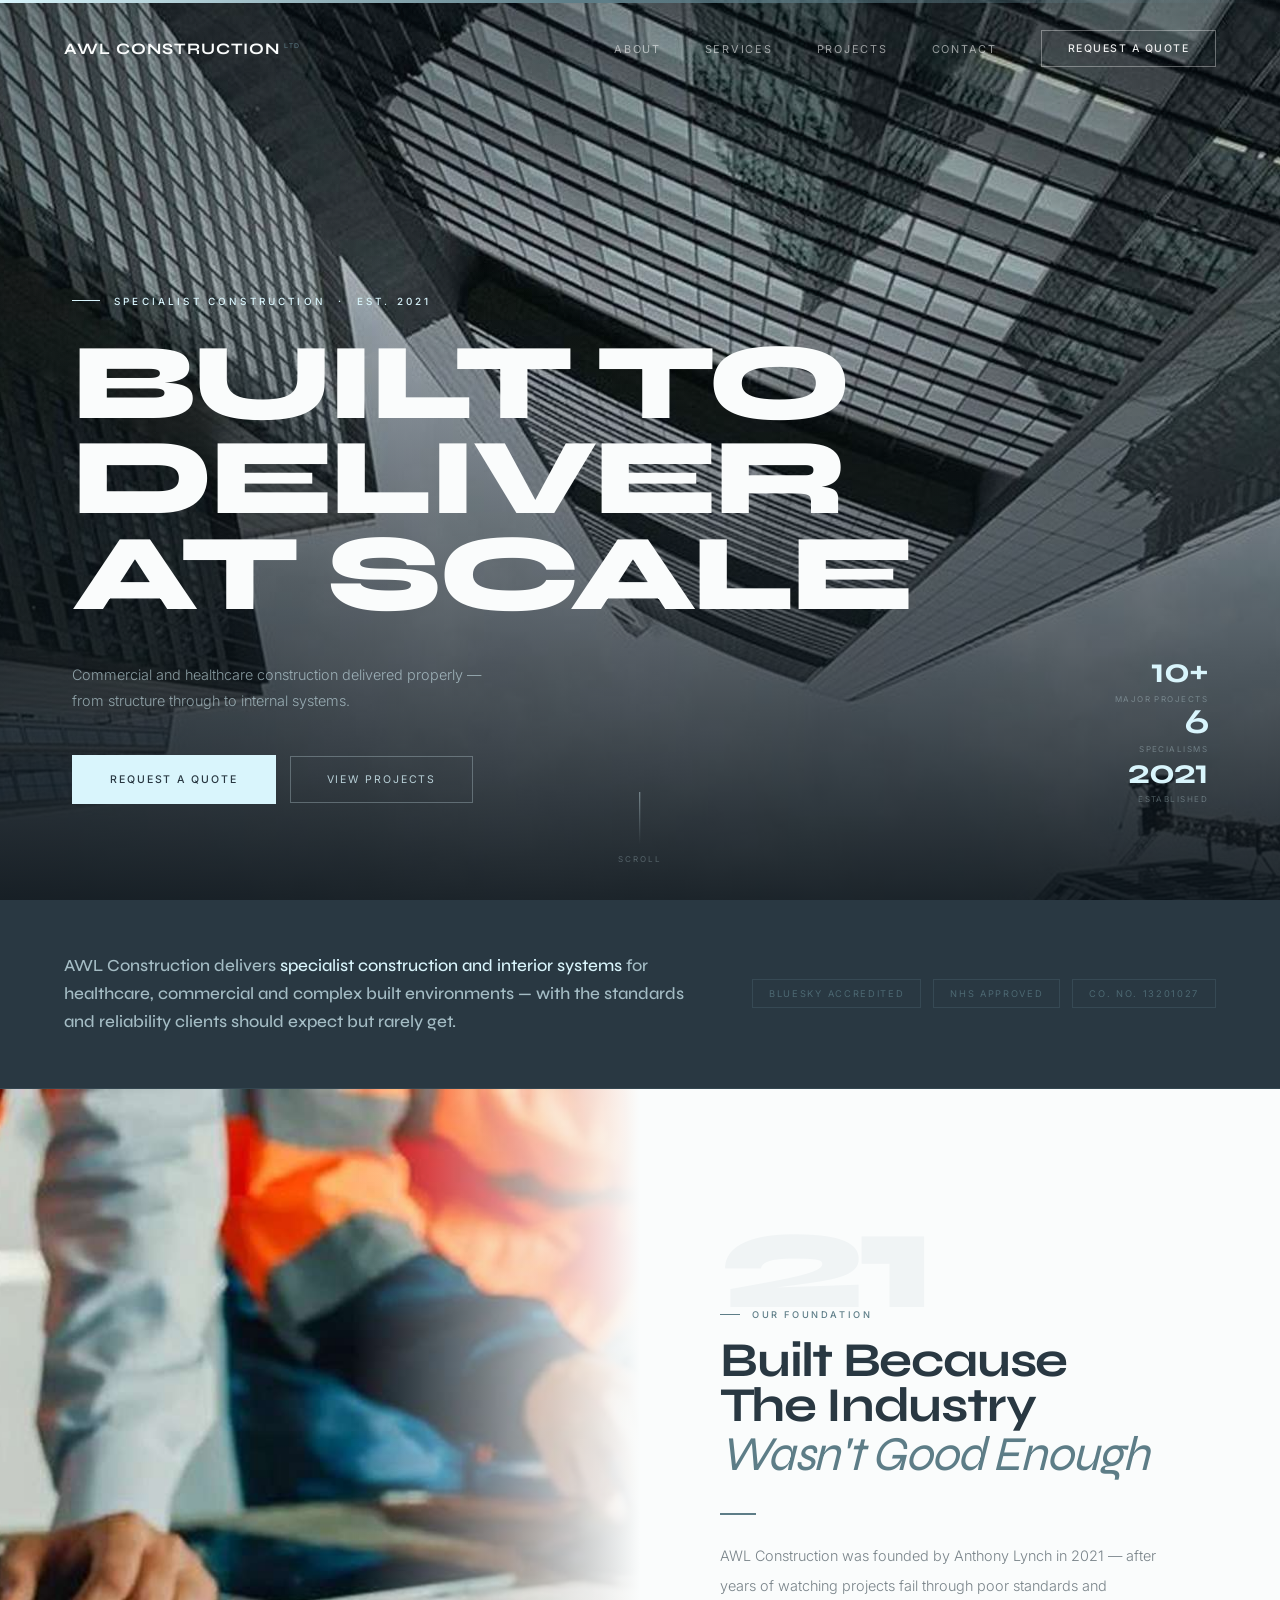
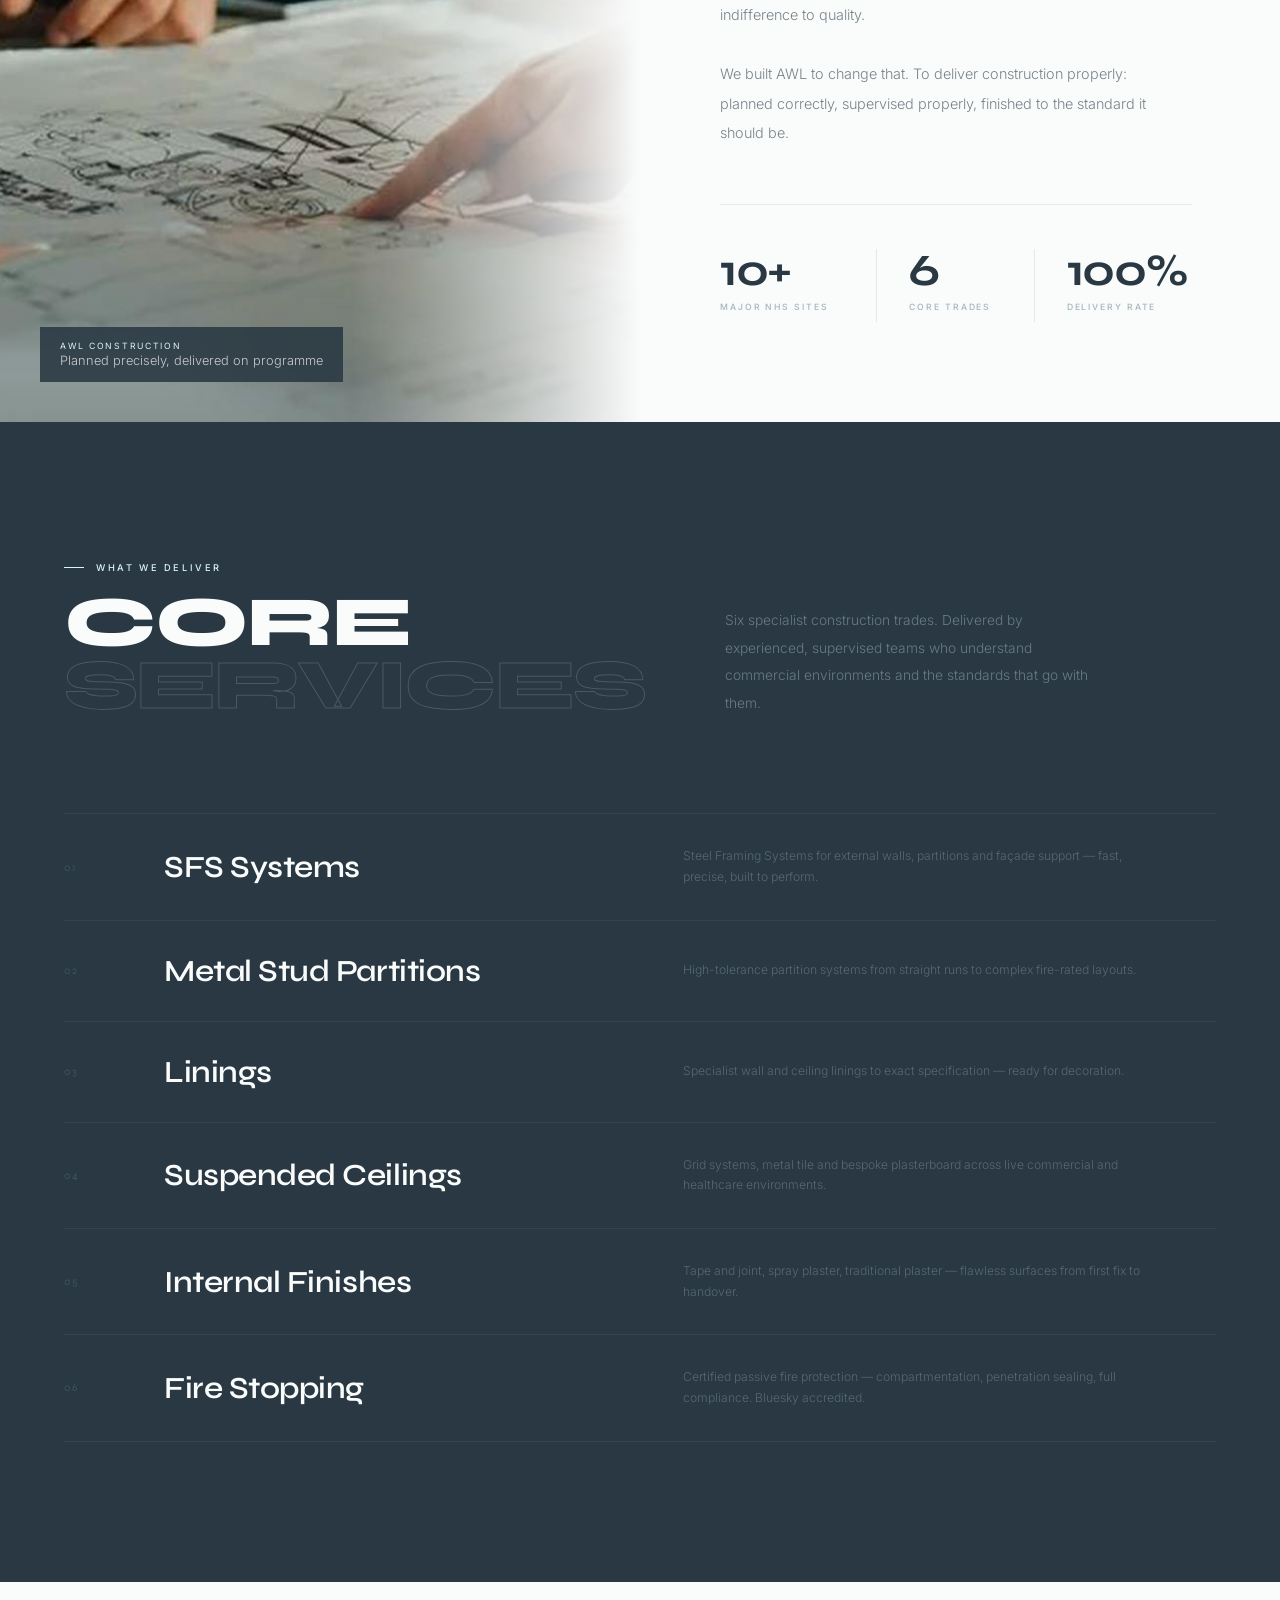
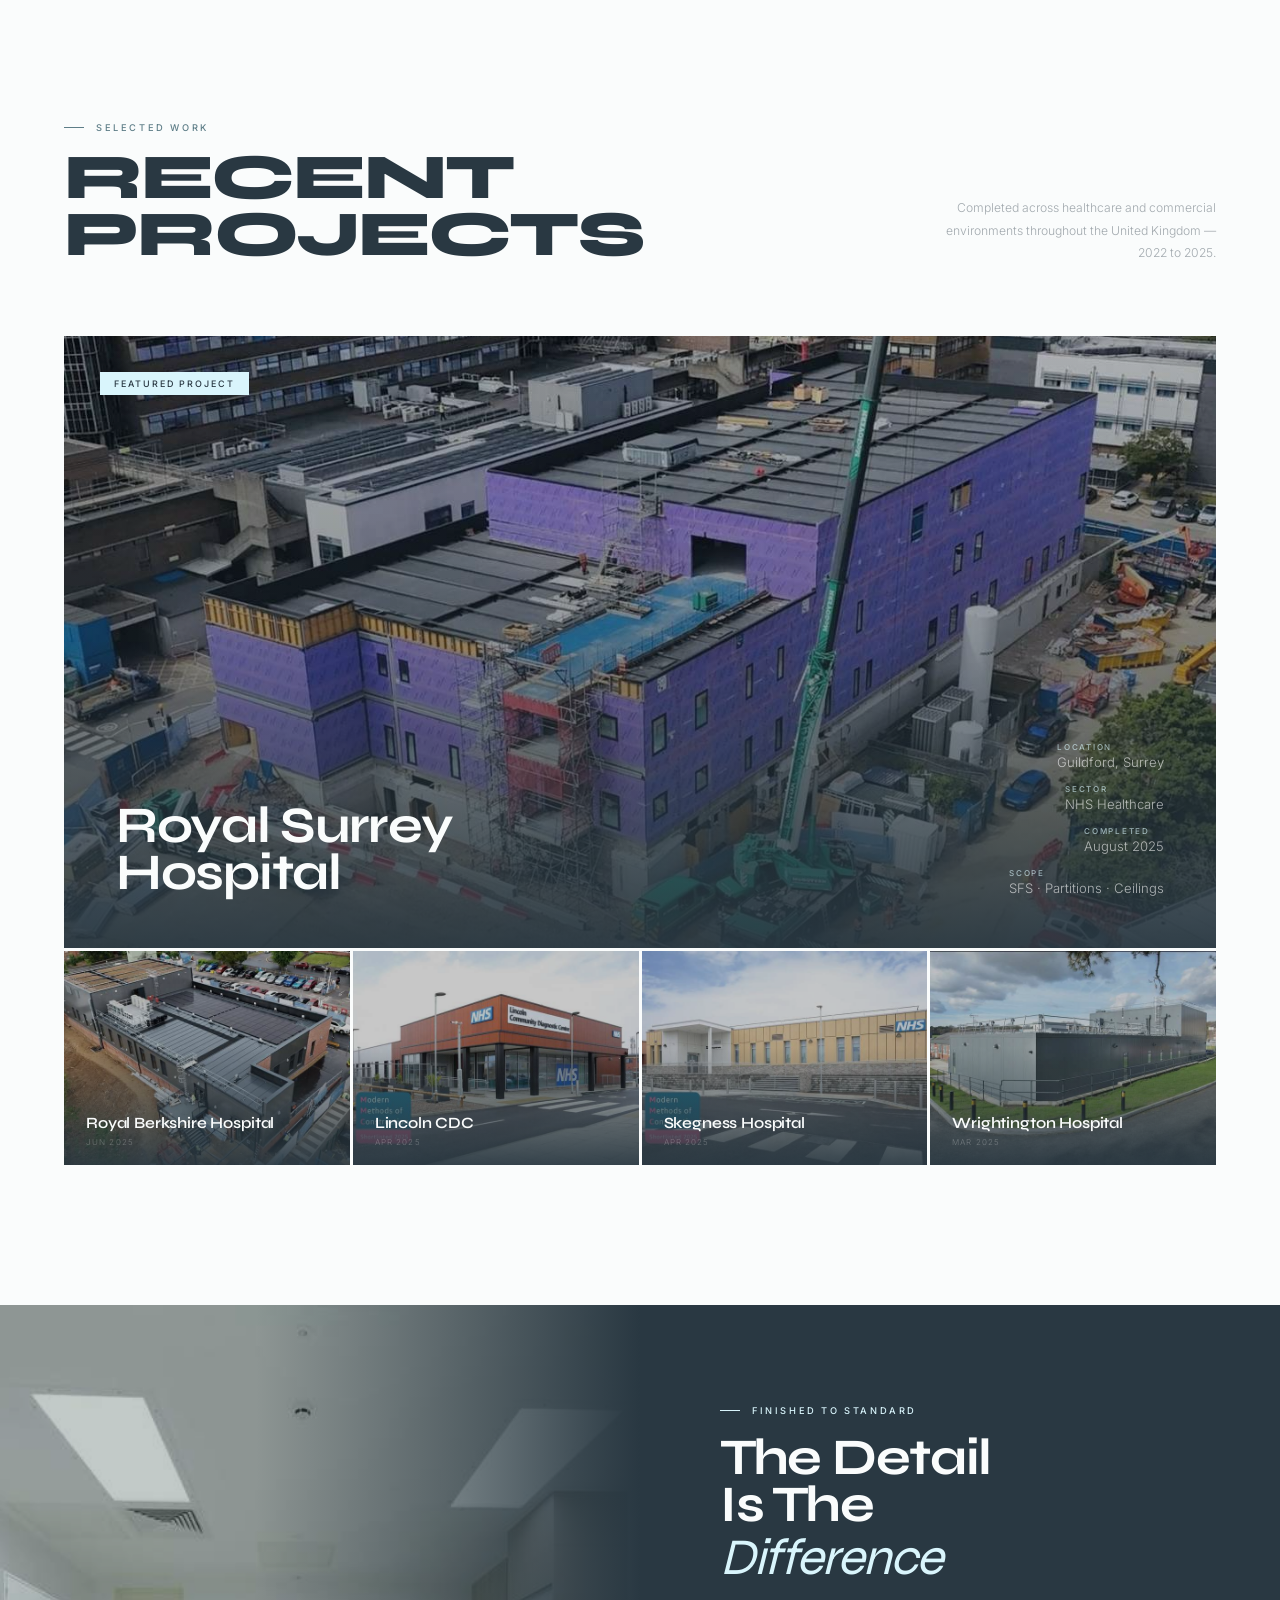
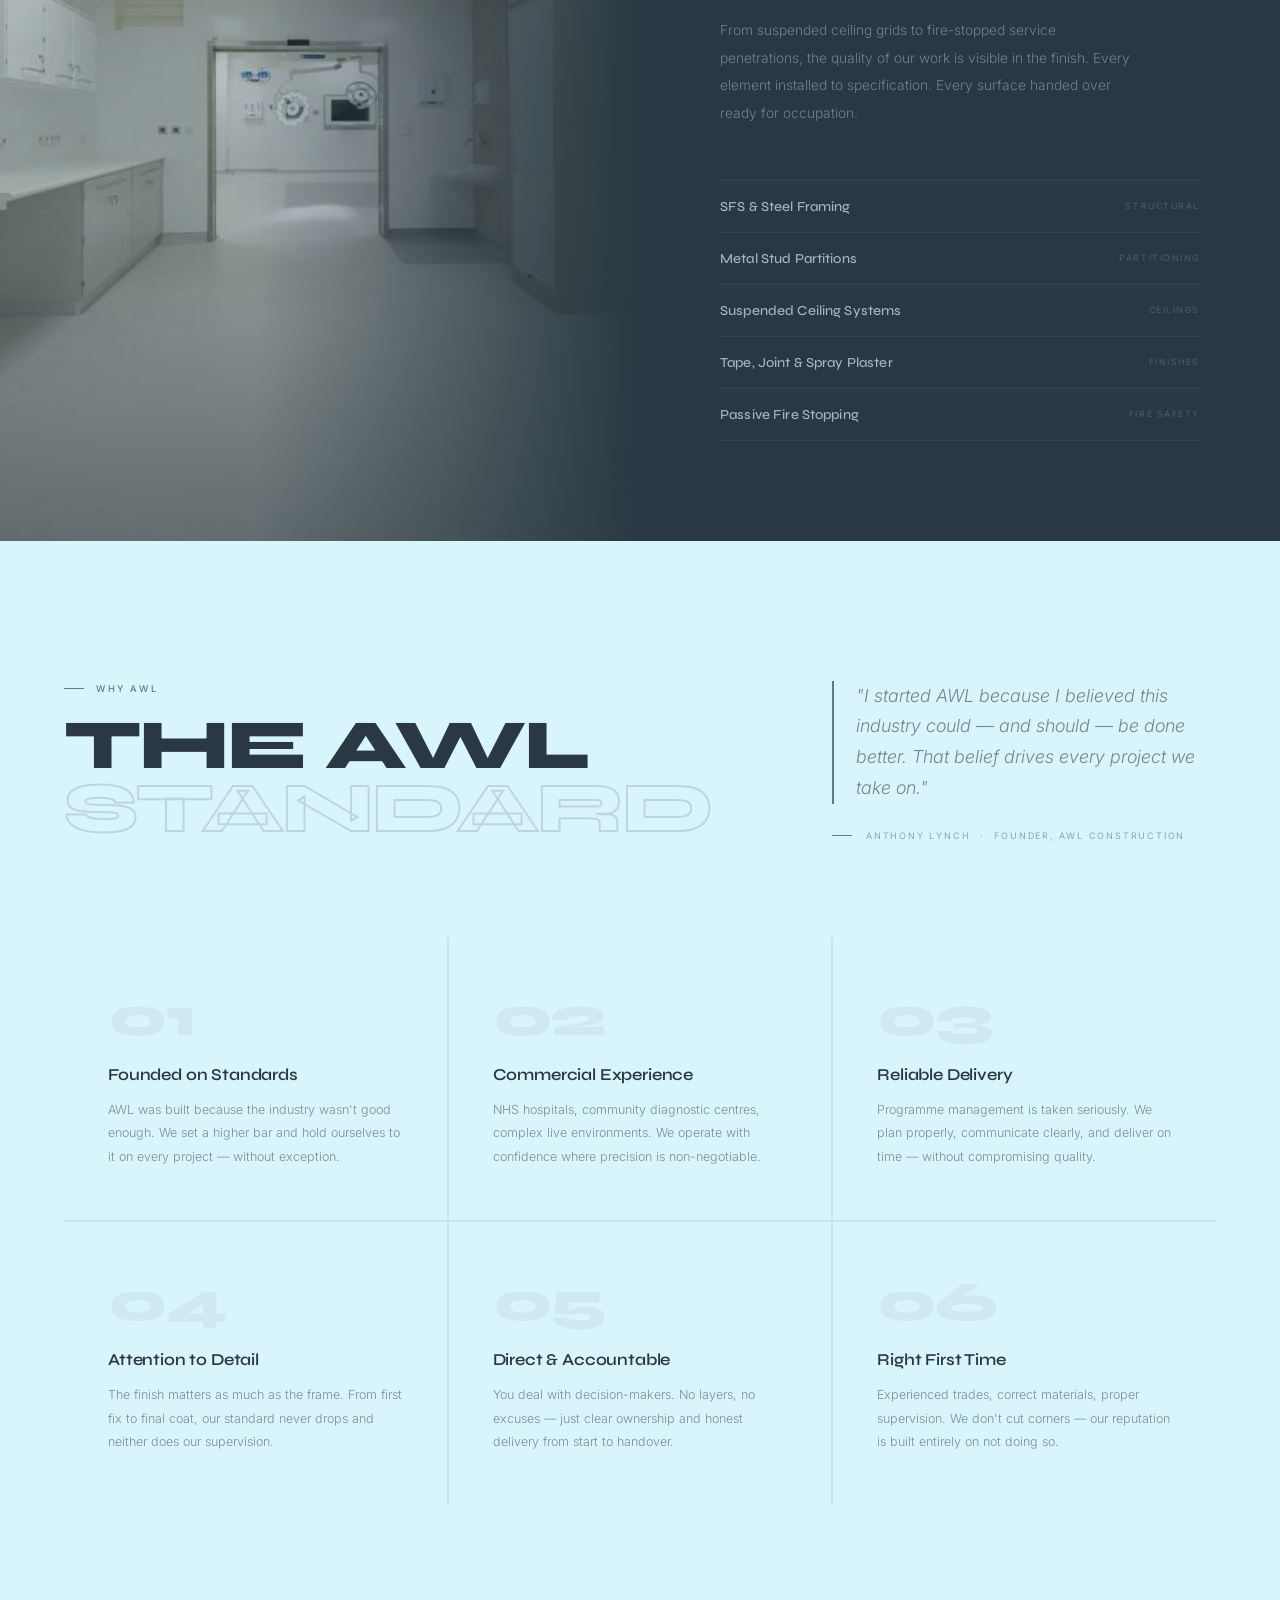
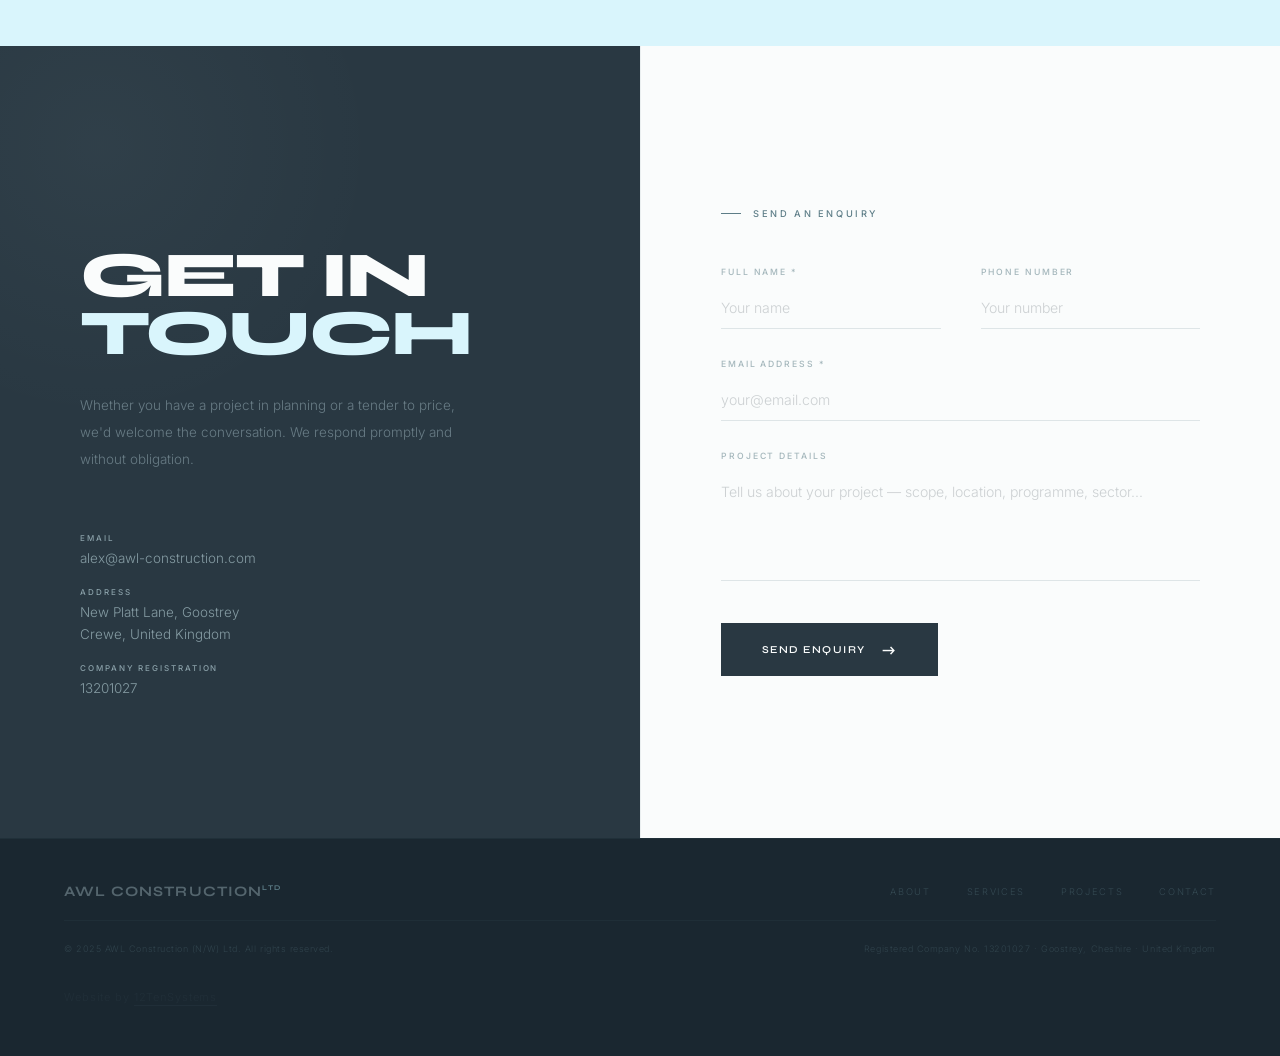
==== commit 1198b000: "Update index.html" ====
--- a/index.html
+++ b/index.html
@@ -175,10 +175,9 @@
     <h2 class="contact-h R">GET IN<br><span class="a">TOUCH</span></h2>
     <p class="contact-p R" style="transition-delay:.1s">Whether you have a project in planning or a tender to price, we'd welcome the conversation. We respond promptly and without obligation.</p>
     <div class="R" style="transition-delay:.2s">
-      <div class="ci-b"><div class="ci-l">Email</div><div class="ci-v"><<a href="mailto:alex@awl-construction.com">alex@awl-construction.com</a>></div></div>
+      <div class="ci-b"><div class="ci-l">Email</div><div class="ci-v"><a href="mailto:alex@awl-construction.com" style="color:inherit;text-decoration:none;">alex@awl-construction.com</a></div></div>
       <div class="ci-b"><div class="ci-l">Address</div><div class="ci-v">New Platt Lane, Goostrey<br>Crewe, United Kingdom</div></div>
       <div class="ci-b"><div class="ci-l">Company Registration</div><div class="ci-v">13201027</div></div>
-      <div class="c-badge"><div class="cb-dot"></div><span class="cb-t">Bluesky Accredited — Passive Fire Stopping</span></div>
     </div>
   </div>
   <div class="contact-r">
@@ -210,8 +209,10 @@
   </nav>
   <div class="foot-btm">
     <p class="foot-cp">© 2025 AWL Construction (N/W) Ltd. All rights reserved.</p>
-    <p class="foot-rg">Registered Company No. 1
-3201027 · Goostrey, Cheshire · United Kingdom</p>
+    <p class="foot-rg">Registered Company No. 13201027 · Goostrey, Cheshire · United Kingdom</p>
+  </div>
+  <div style="text-align:center;padding:16px 0 8px;font-family:'Inter',sans-serif;font-size:11px;letter-spacing:0.08em;opacity:0.45;">
+    Website by <a href="https://12tensystems.com" target="_blank" rel="noopener" style="color:inherit;text-decoration:none;border-bottom:1px solid currentColor;padding-bottom:1px;">12TenSystems</a>
   </div>
 </footer>
 
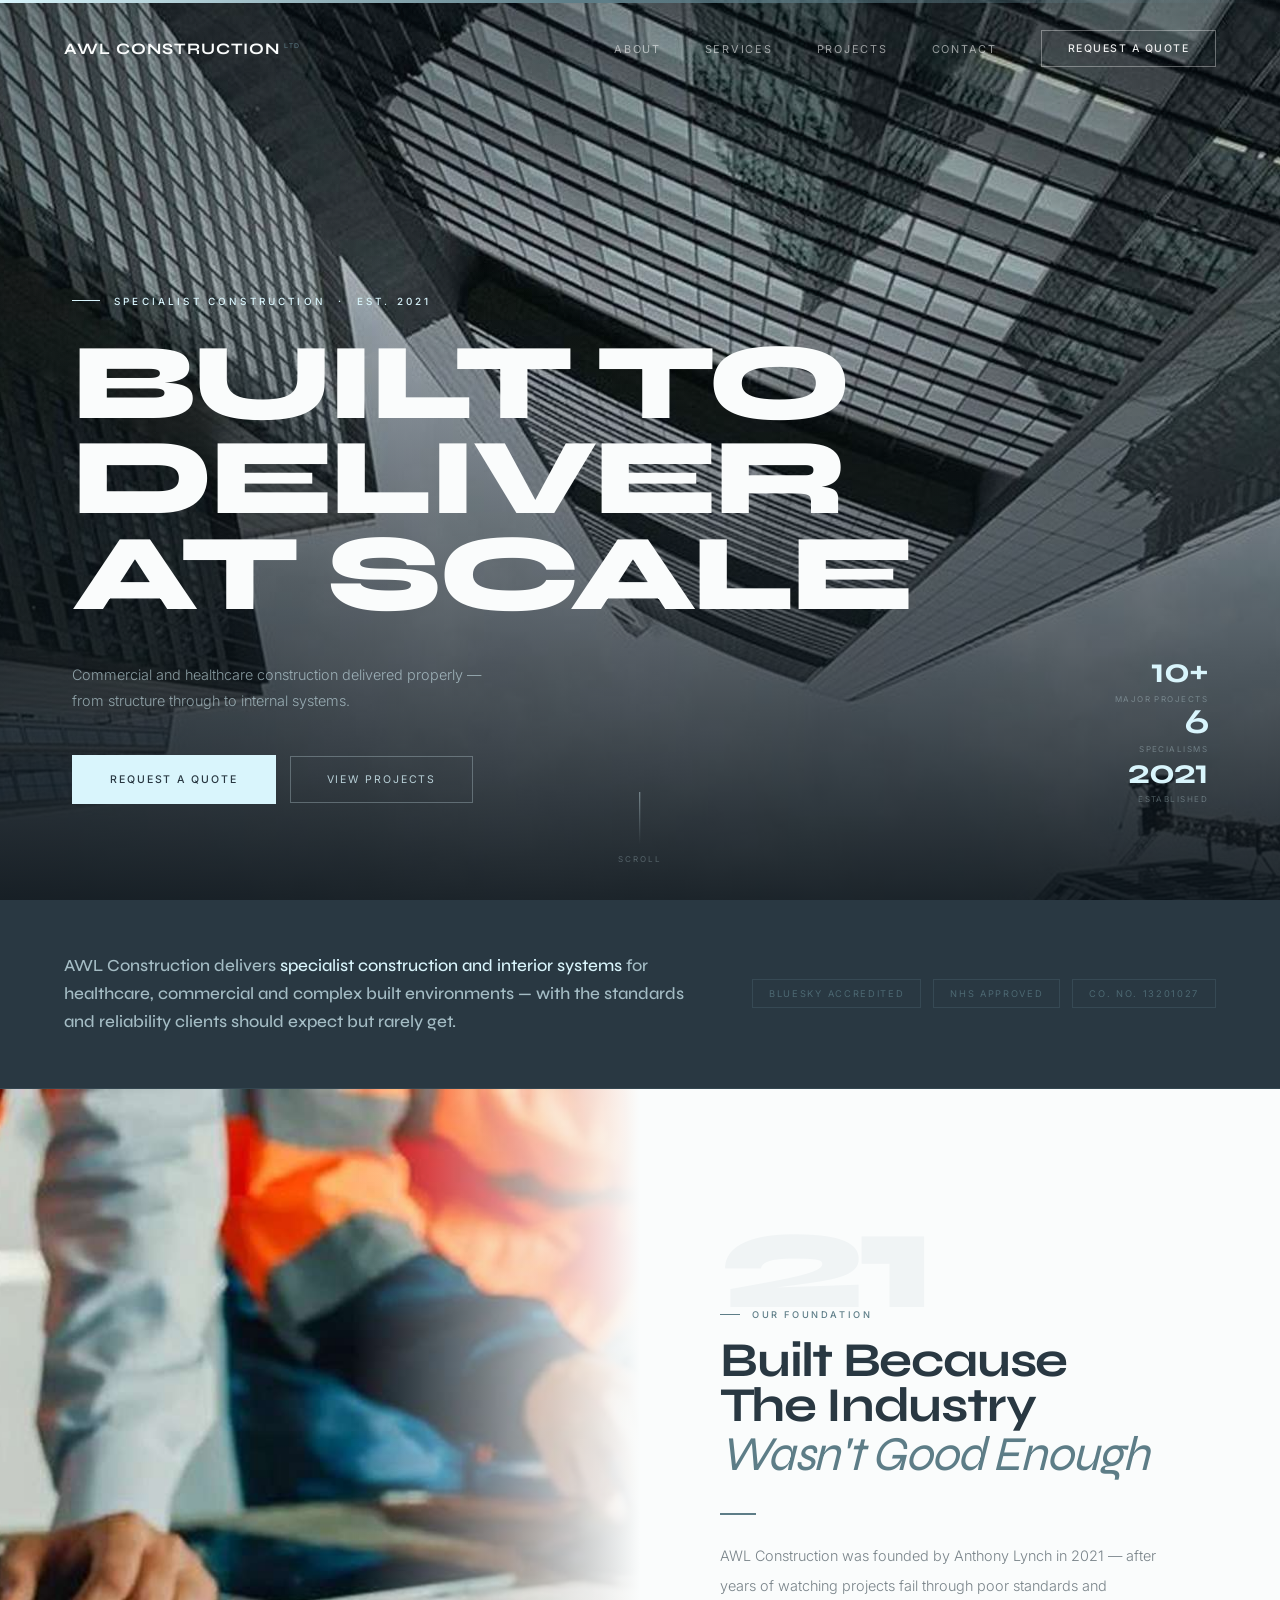
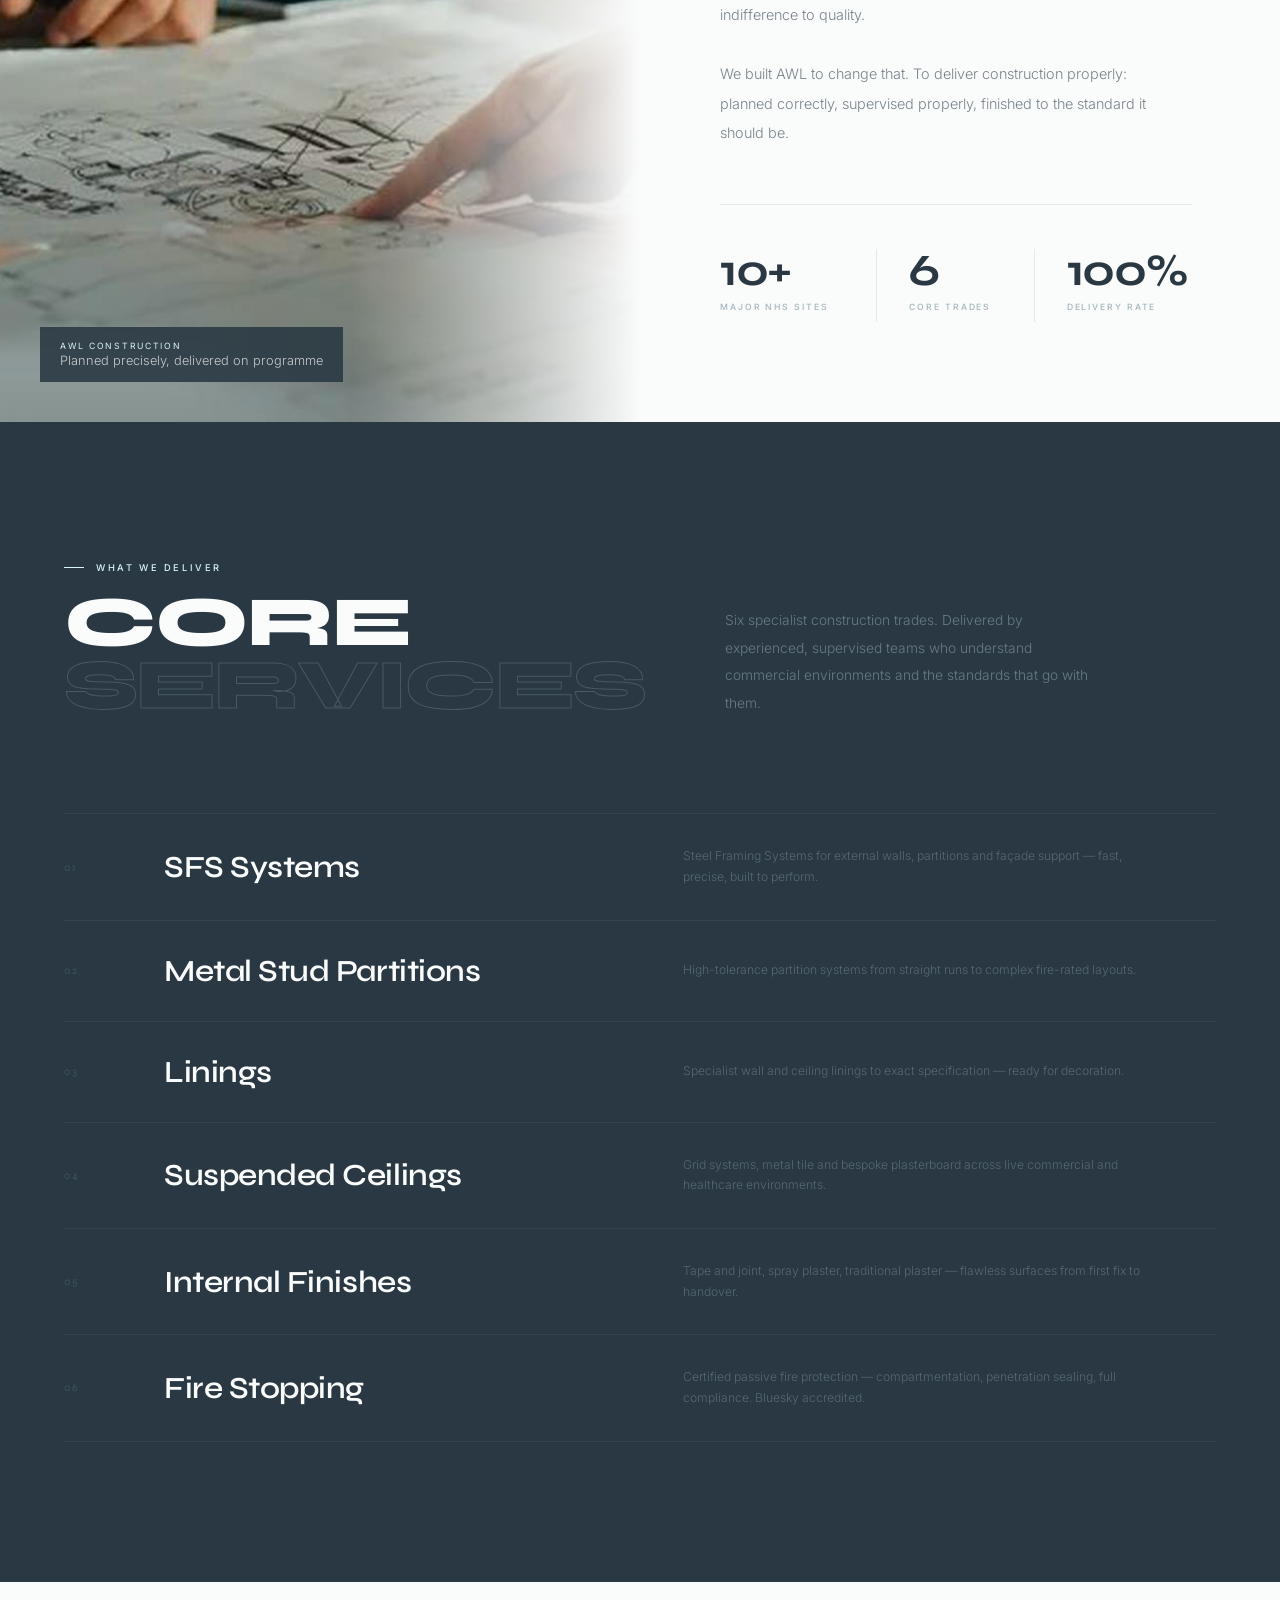
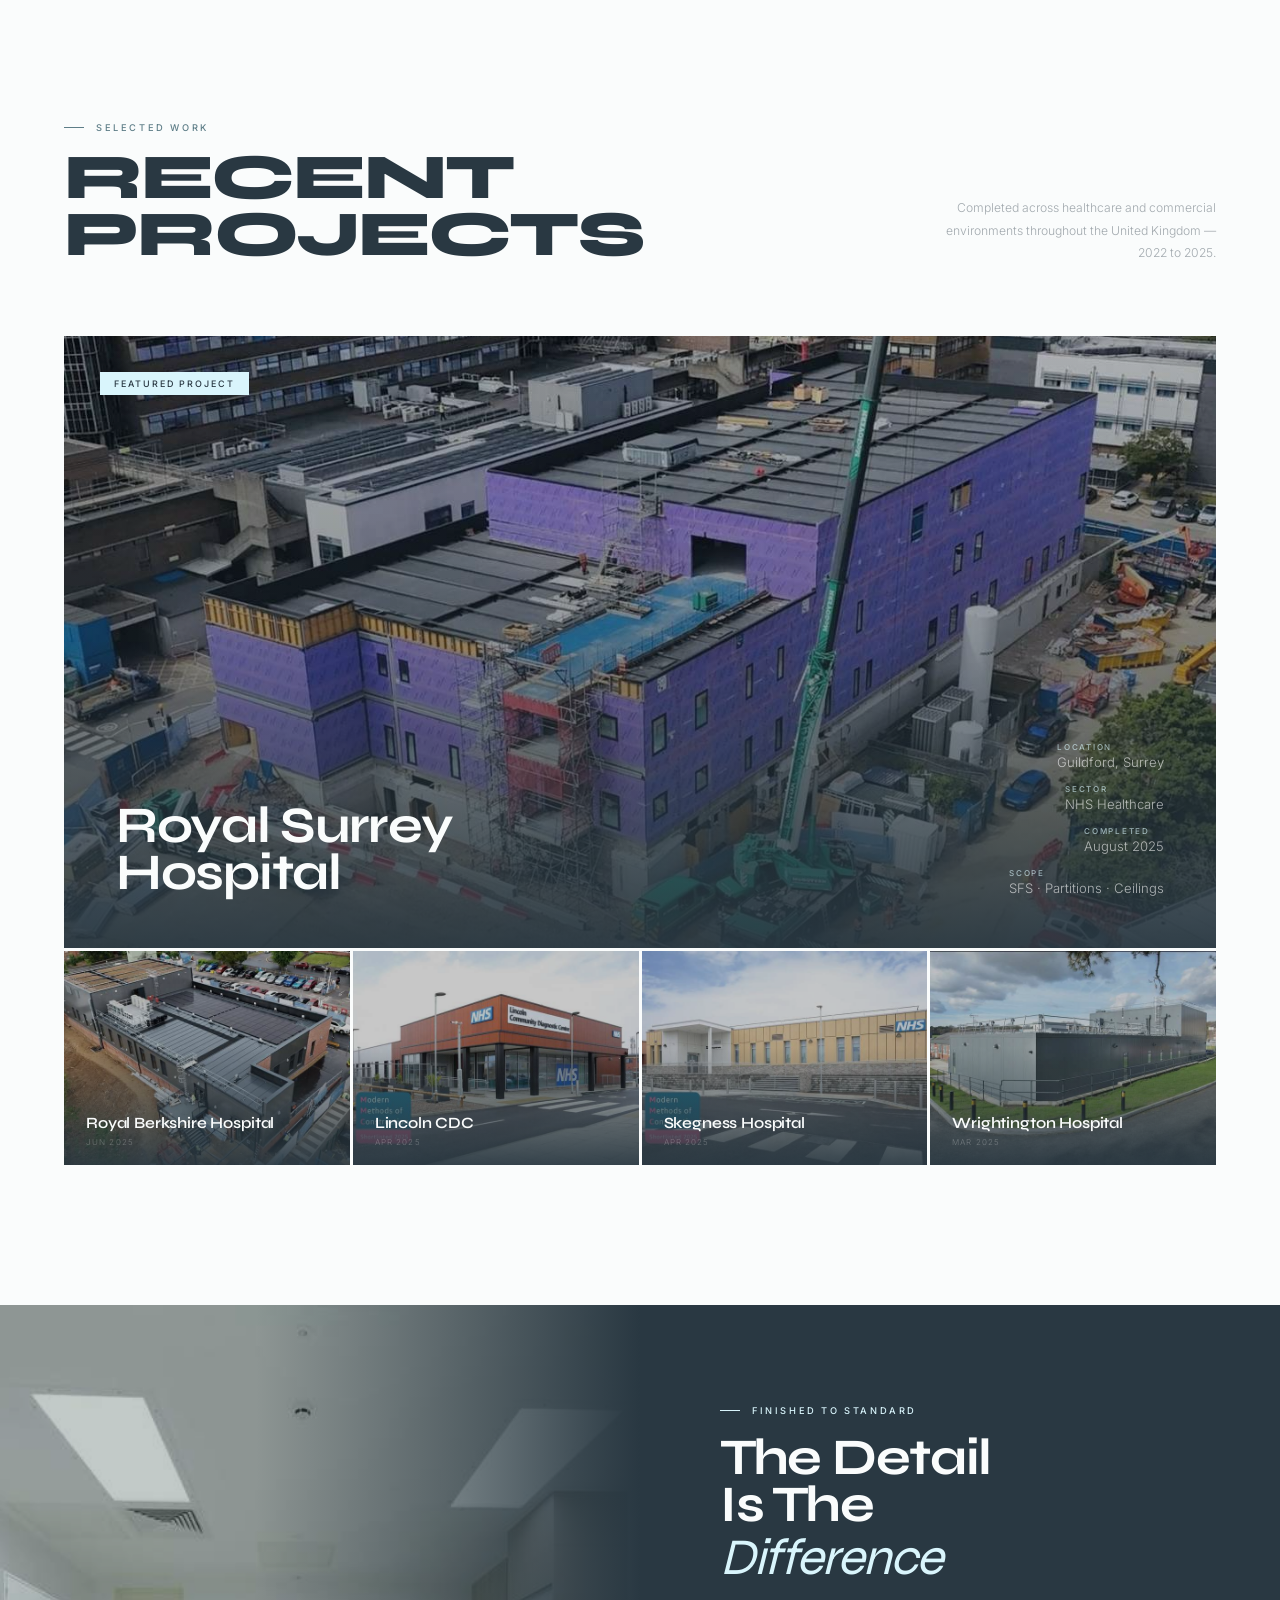
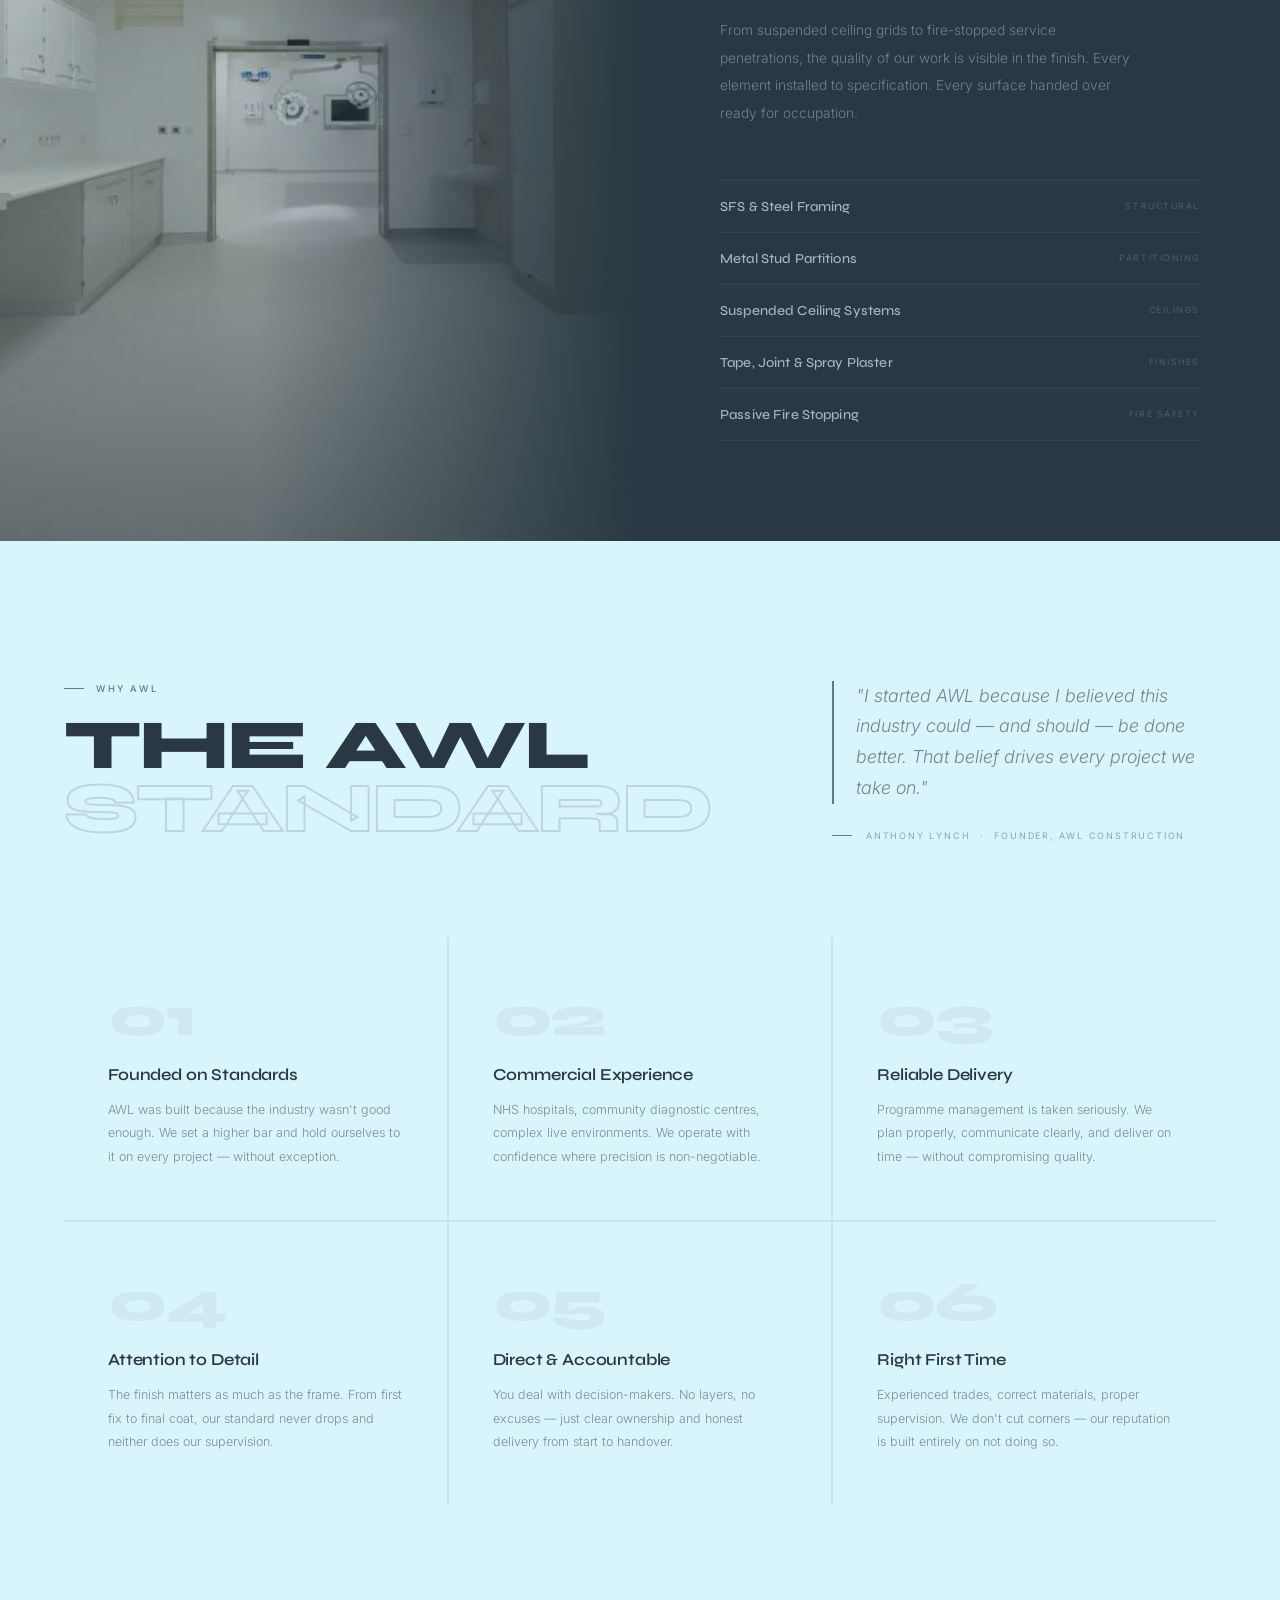
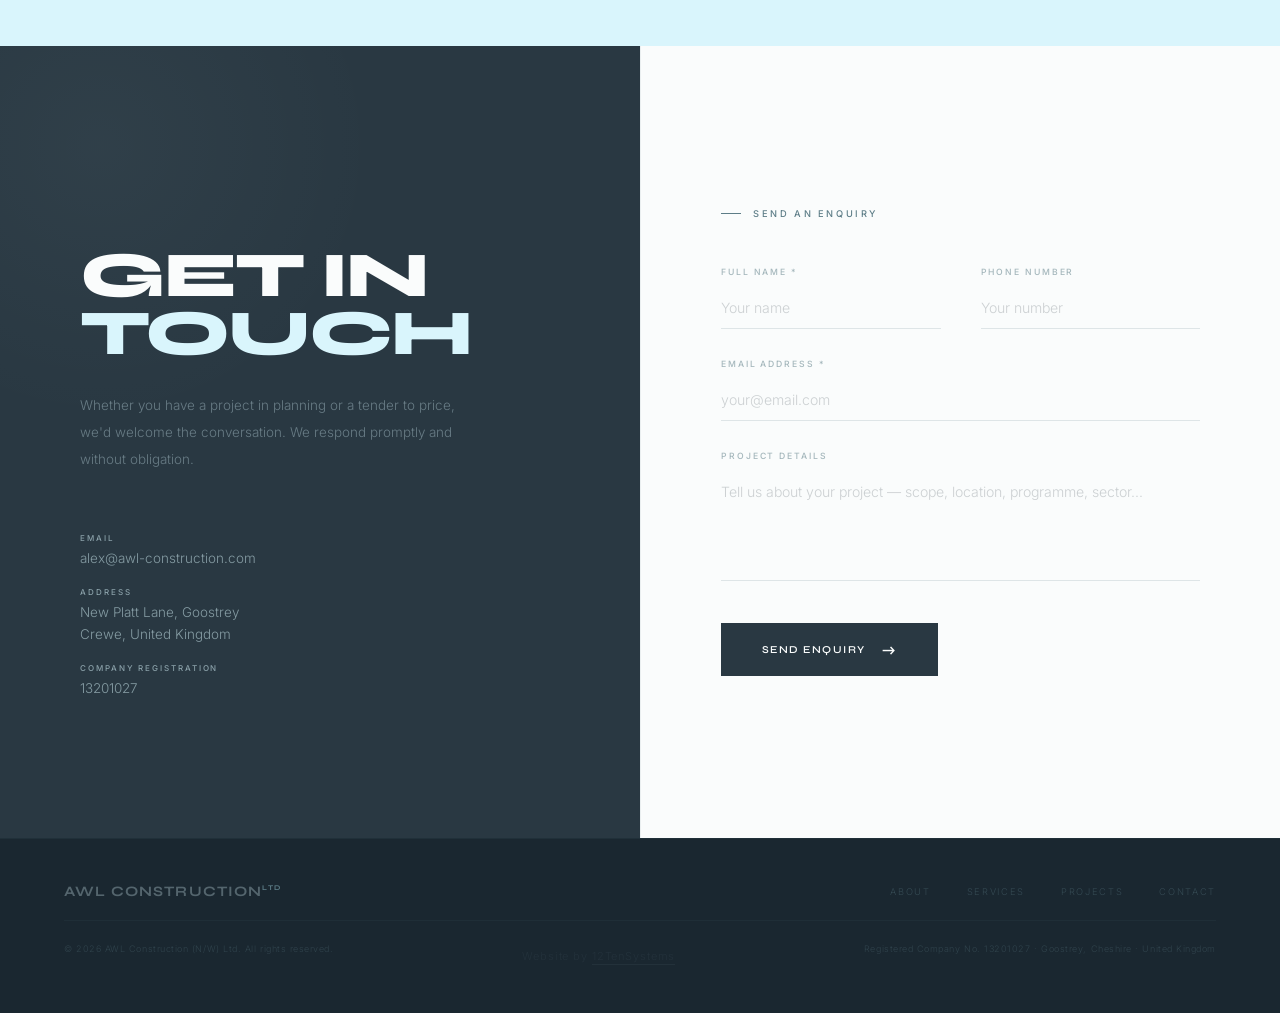
==== commit 5afd1e15: "Update index.html" ====
--- a/index.html
+++ b/index.html
@@ -208,11 +208,9 @@
     <button onclick="g('contact')">Contact</button>
   </nav>
   <div class="foot-btm">
-    <p class="foot-cp">© 2025 AWL Construction (N/W) Ltd. All rights reserved.</p>
+    <p class="foot-cp">© 2026 AWL Construction (N/W) Ltd. All rights reserved.</p>
+    <p style="text-align:center;font-family:'Inter',sans-serif;font-size:11px;letter-spacing:0.08em;opacity:0.6;margin:6px 0;">Website by <a href="https://12tensystems.com" target="_blank" rel="noopener" style="color:inherit;text-decoration:none;border-bottom:1px solid currentColor;padding-bottom:1px;">12TenSystems</a></p>
     <p class="foot-rg">Registered Company No. 13201027 · Goostrey, Cheshire · United Kingdom</p>
-  </div>
-  <div style="text-align:center;padding:16px 0 8px;font-family:'Inter',sans-serif;font-size:11px;letter-spacing:0.08em;opacity:0.45;">
-    Website by <a href="https://12tensystems.com" target="_blank" rel="noopener" style="color:inherit;text-decoration:none;border-bottom:1px solid currentColor;padding-bottom:1px;">12TenSystems</a>
   </div>
 </footer>
 
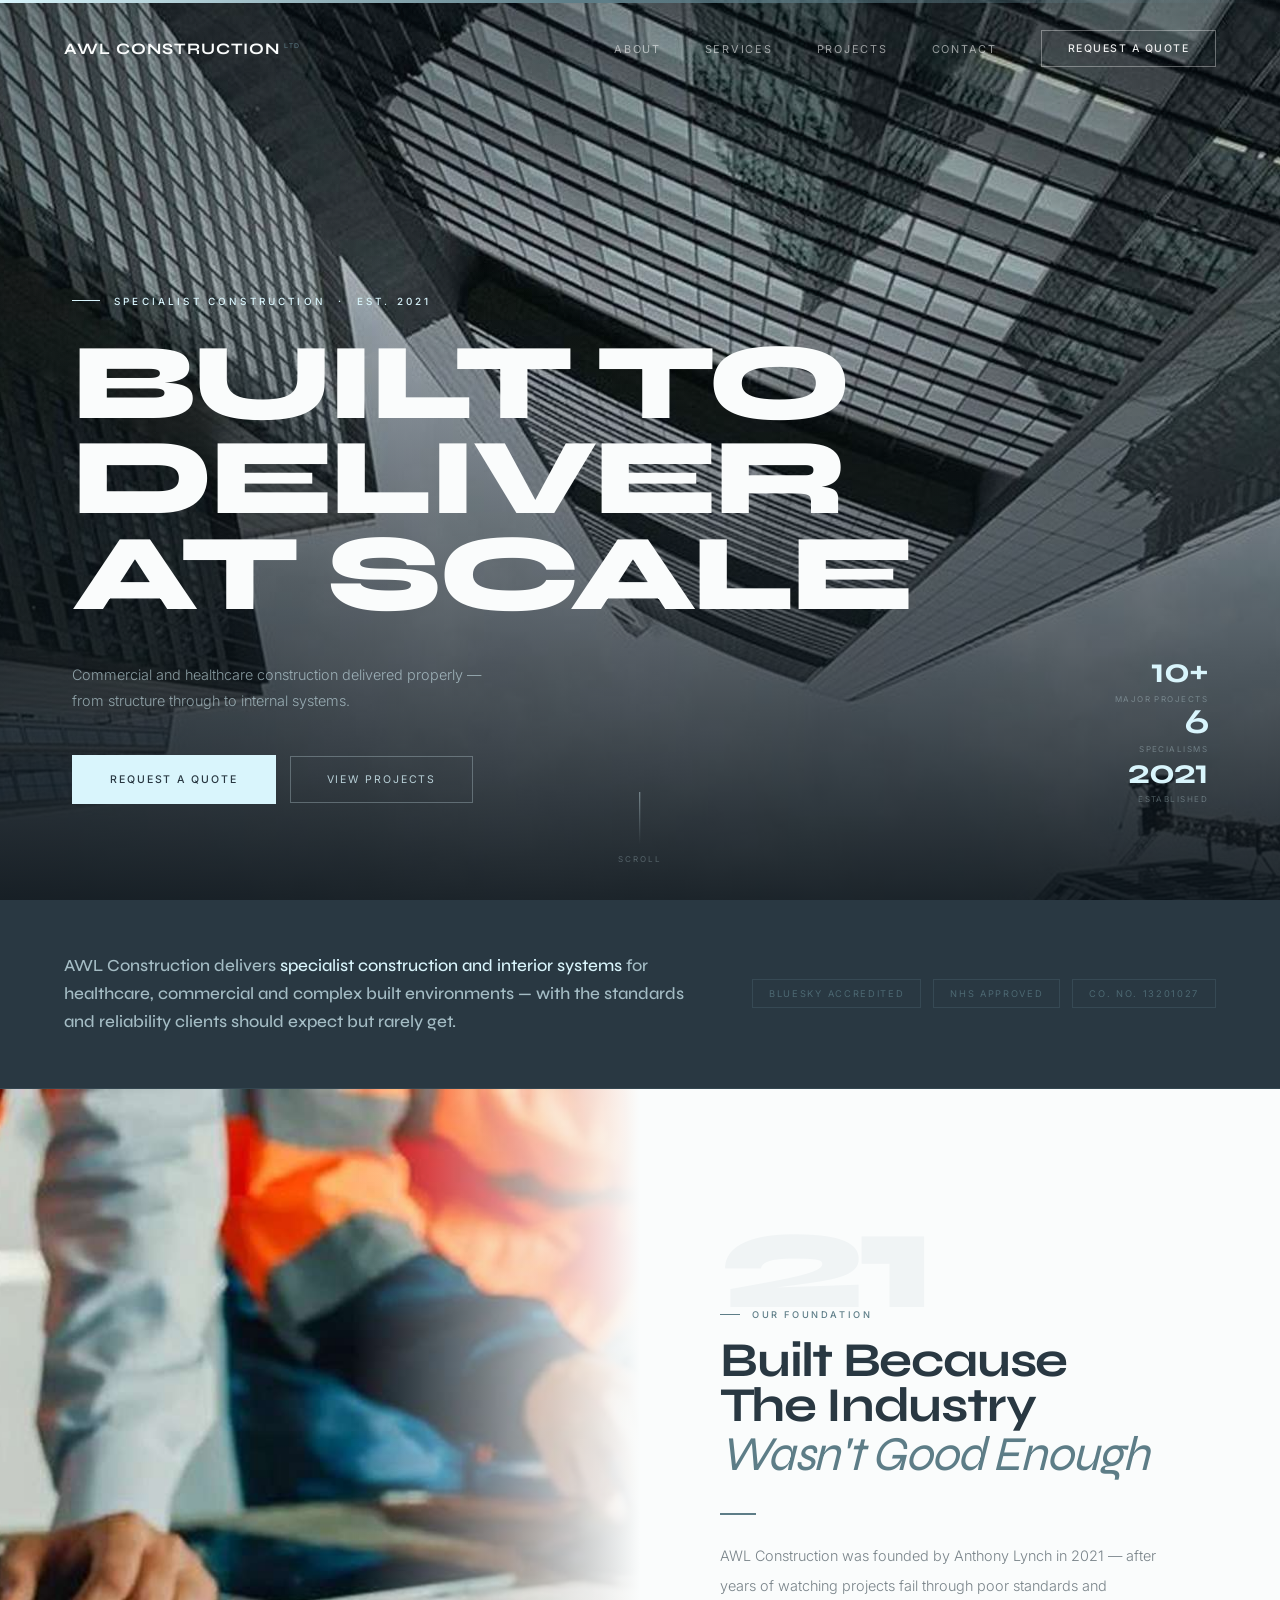
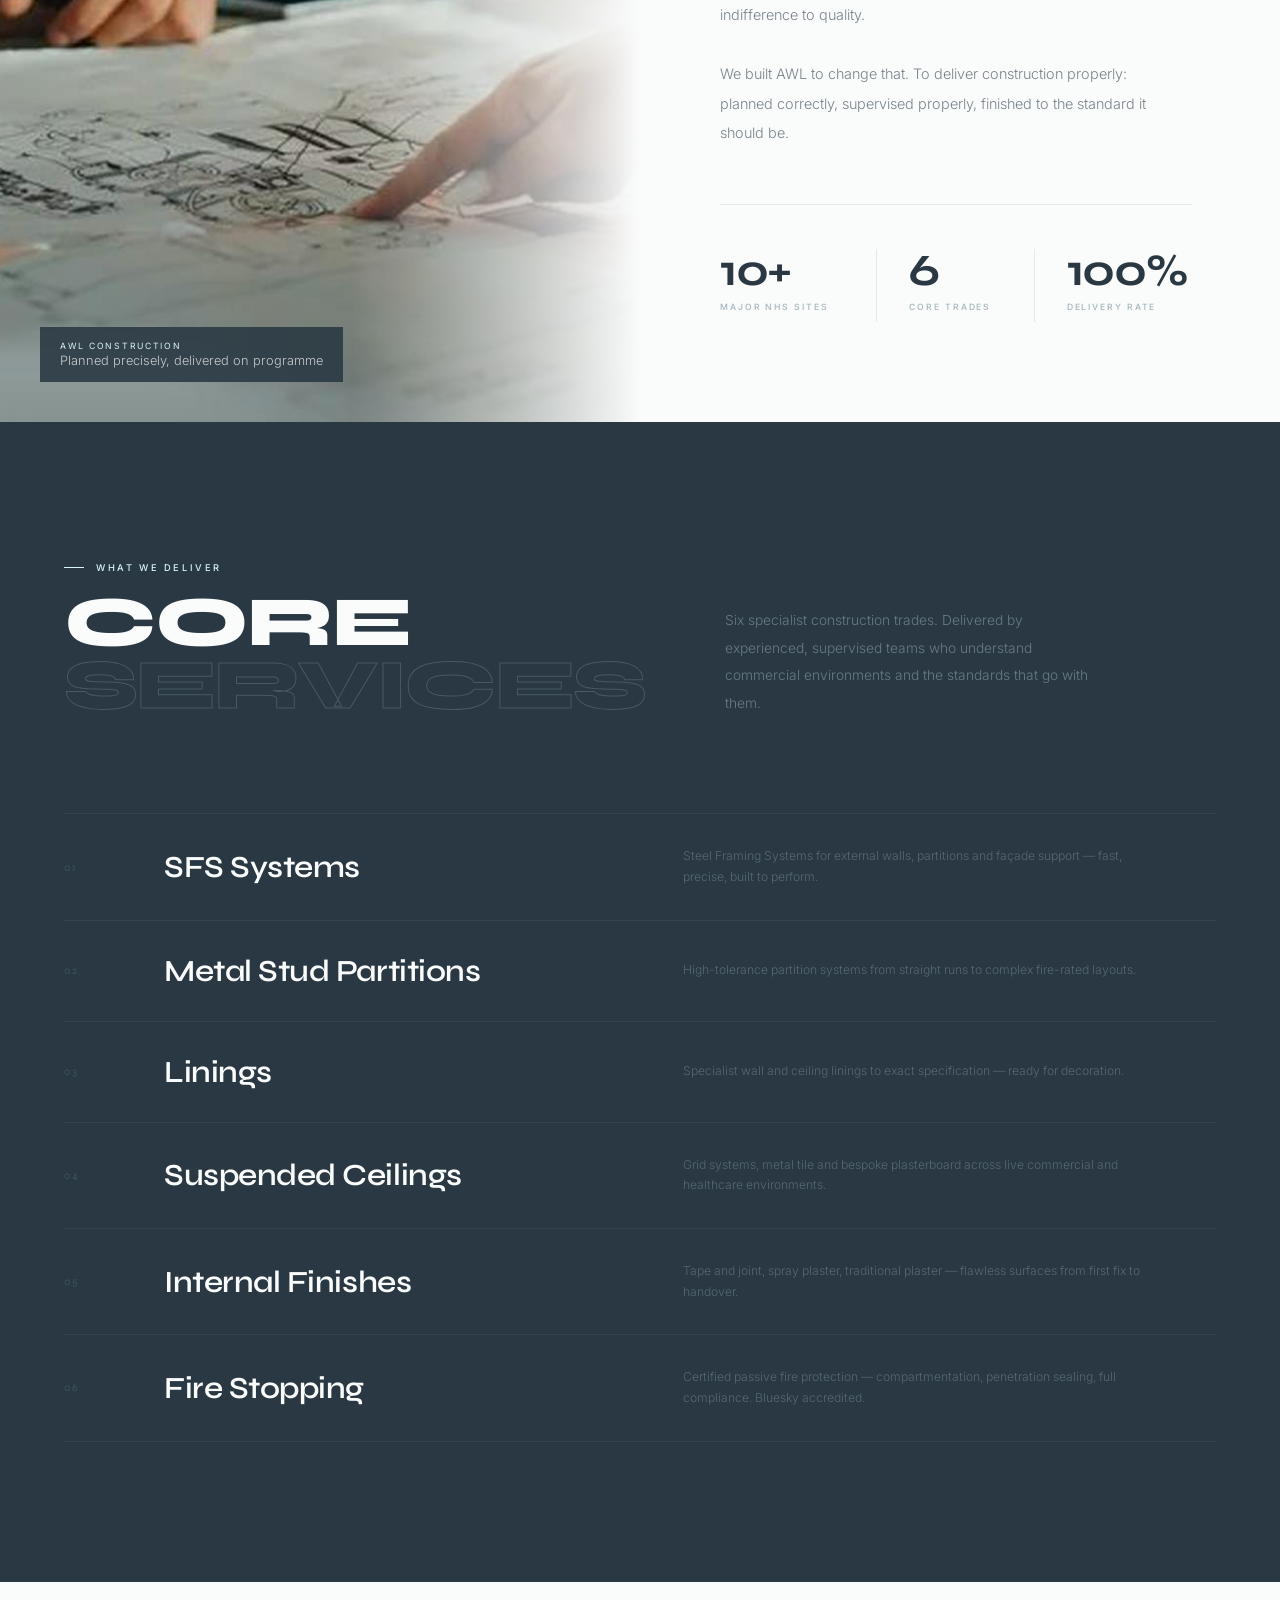
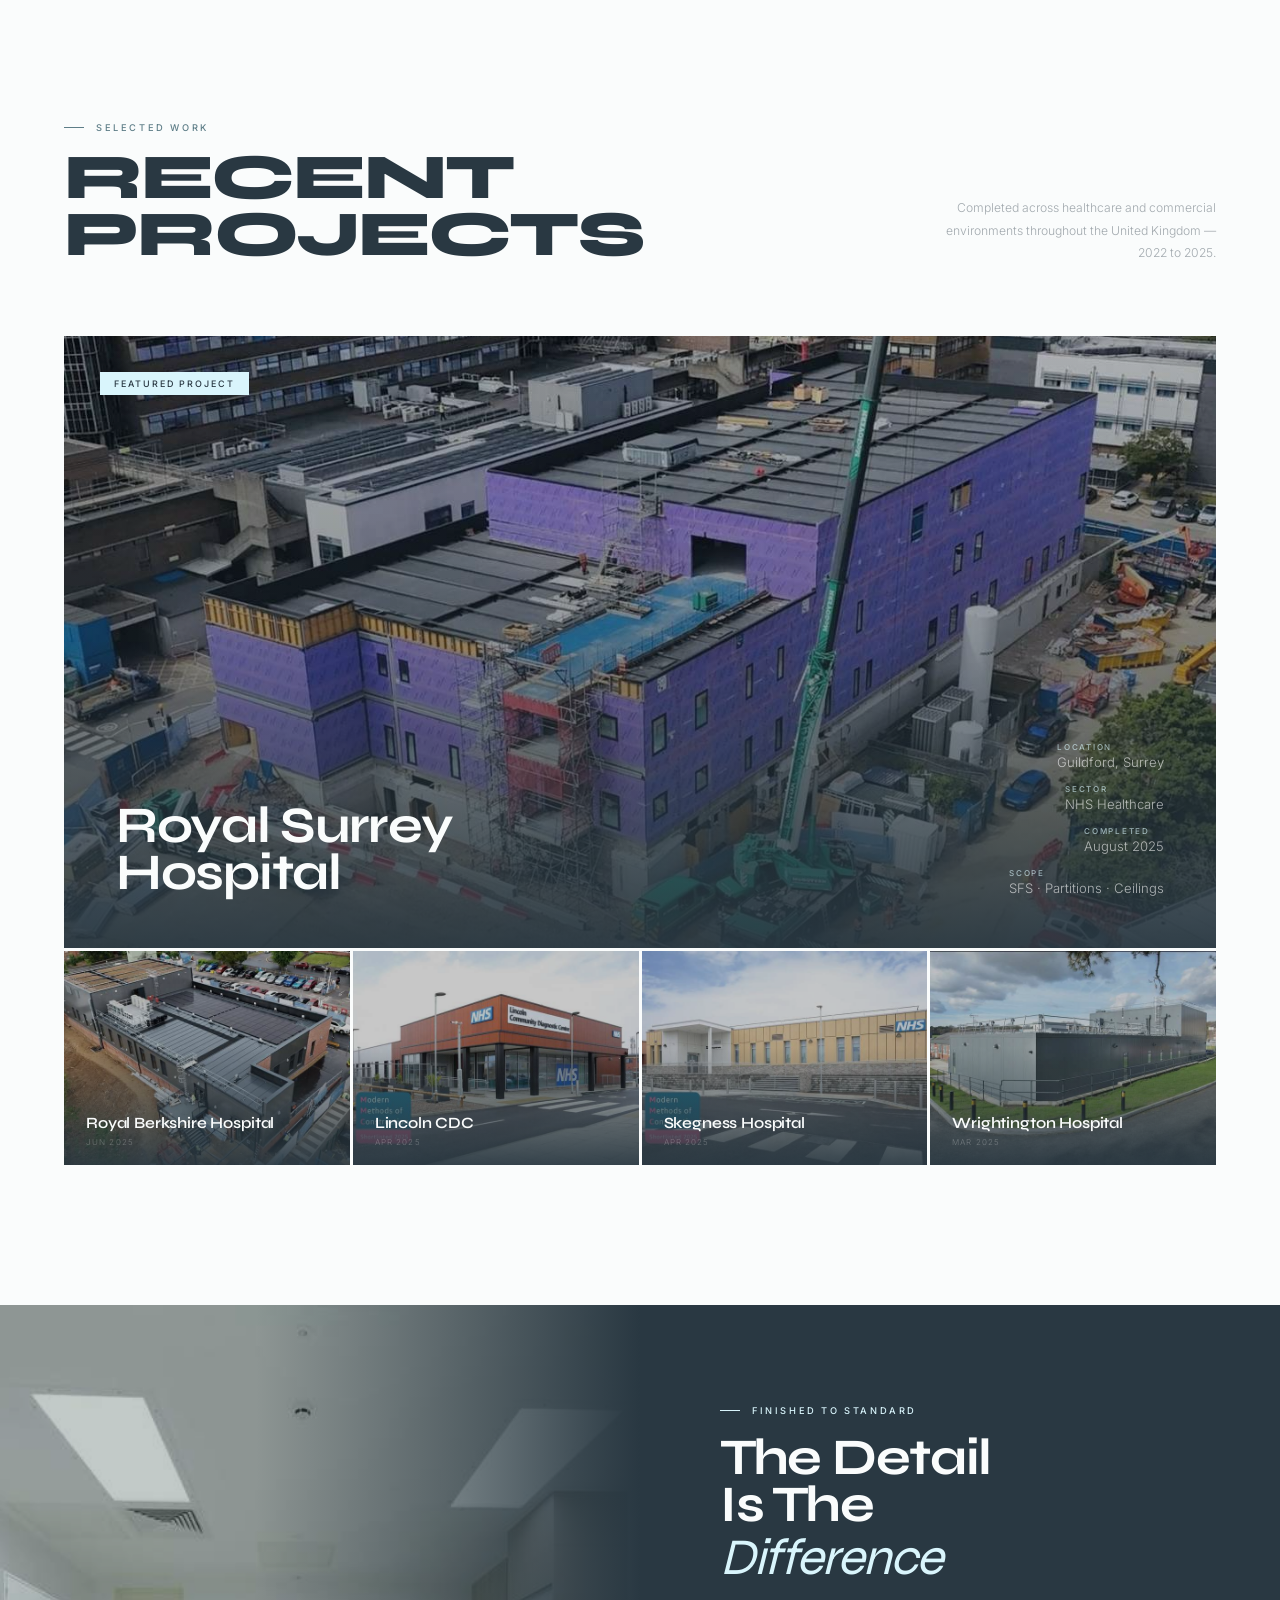
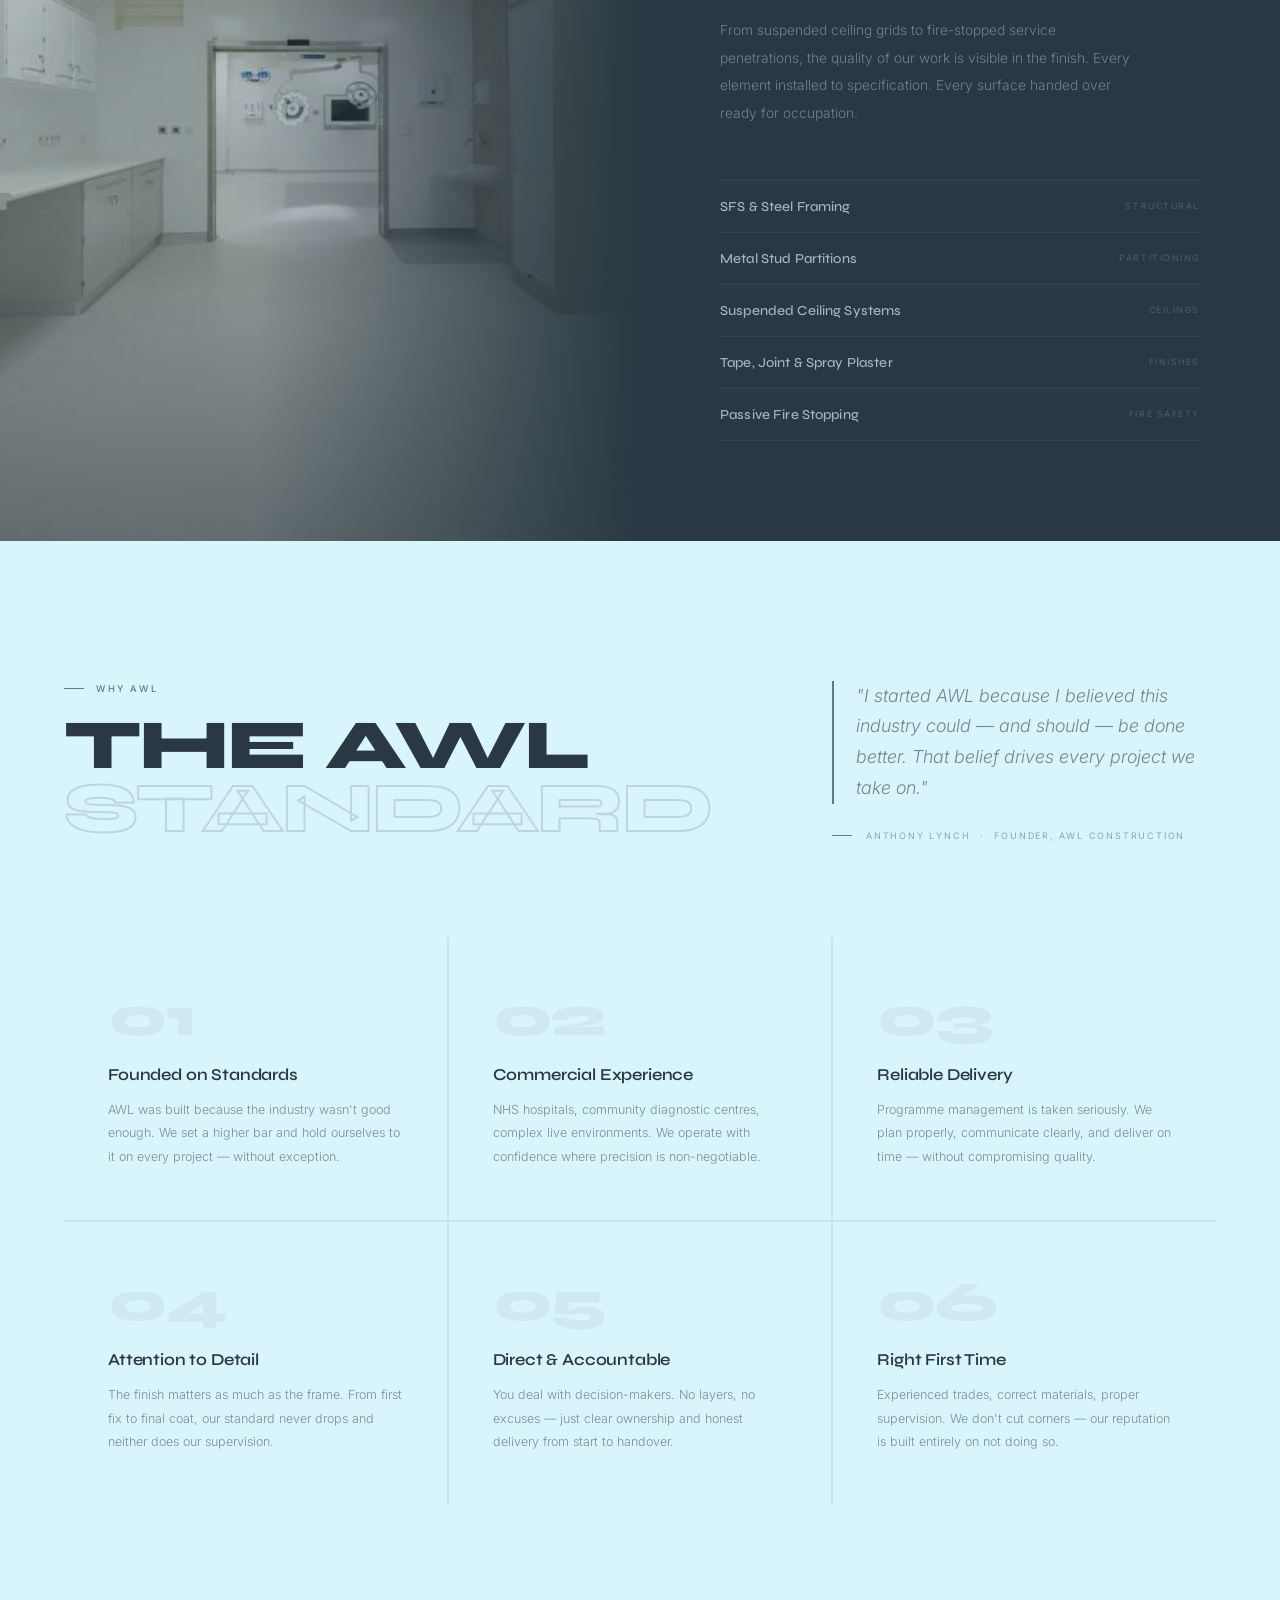
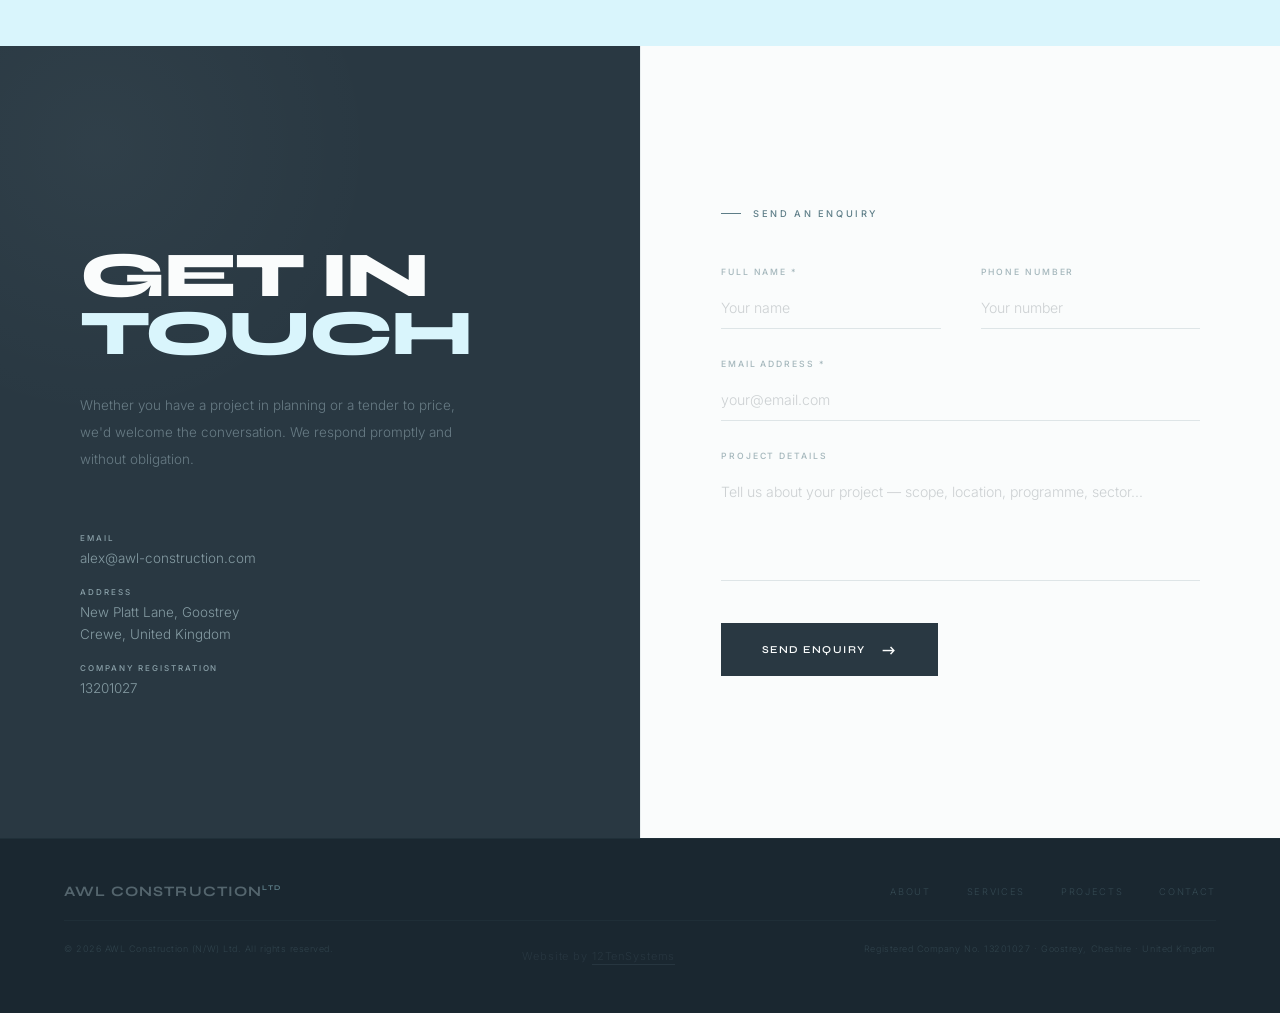
==== commit 9e3ad1d8: "Update index.html" ====
--- a/index.html
+++ b/index.html
@@ -209,7 +209,7 @@
   </nav>
   <div class="foot-btm">
     <p class="foot-cp">© 2026 AWL Construction (N/W) Ltd. All rights reserved.</p>
-    <p style="text-align:center;font-family:'Inter',sans-serif;font-size:11px;letter-spacing:0.08em;opacity:0.6;margin:6px 0;">Website by <a href="https://12tensystems.com" target="_blank" rel="noopener" style="color:inherit;text-decoration:none;border-bottom:1px solid currentColor;padding-bottom:1px;">12TenSystems</a></p>
+    <p style="text-align:center;font-family:'Inter',sans-serif;font-size:11px;letter-spacing:0.08em;opacity:0.9;margin:6px 0;">Website by <a href="https://12tensystems.com" target="_blank" rel="noopener" style="color:inherit;text-decoration:none;border-bottom:1px solid currentColor;padding-bottom:1px;">12TenSystems</a></p>
     <p class="foot-rg">Registered Company No. 13201027 · Goostrey, Cheshire · United Kingdom</p>
   </div>
 </footer>
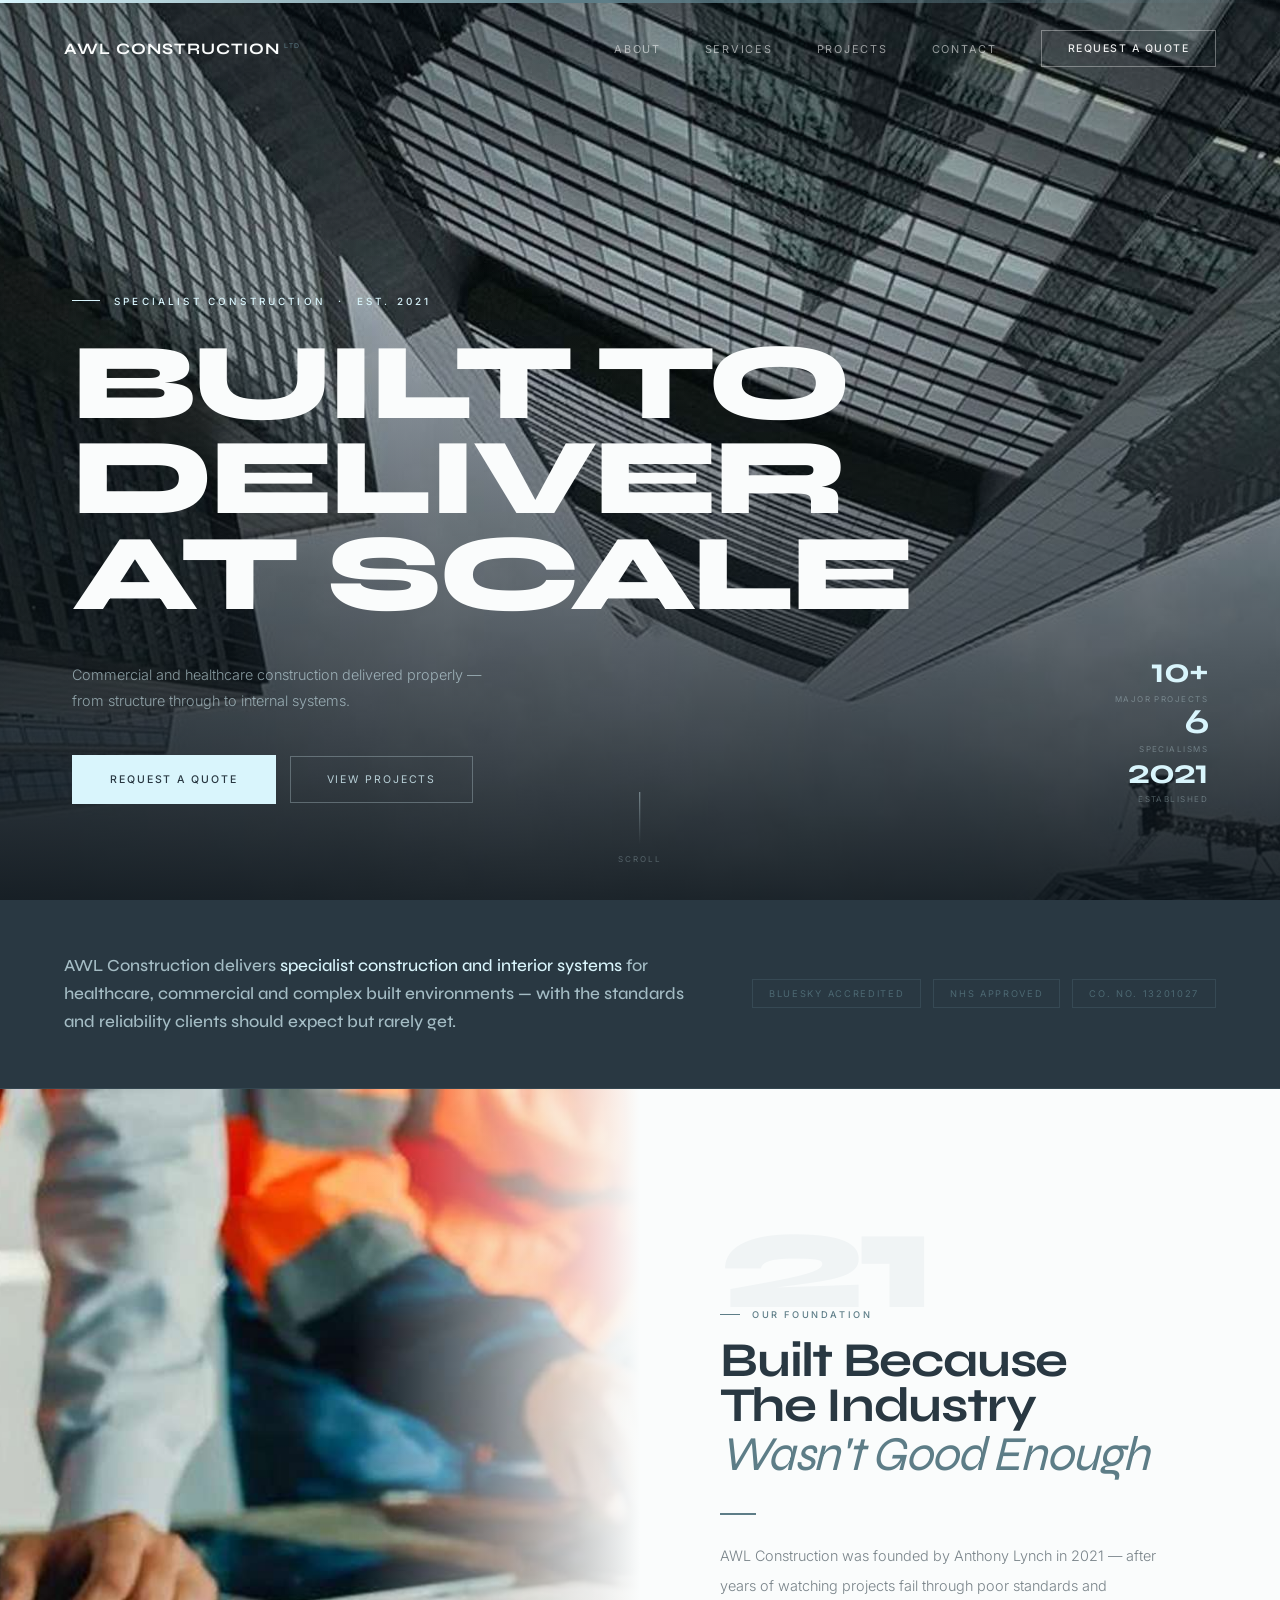
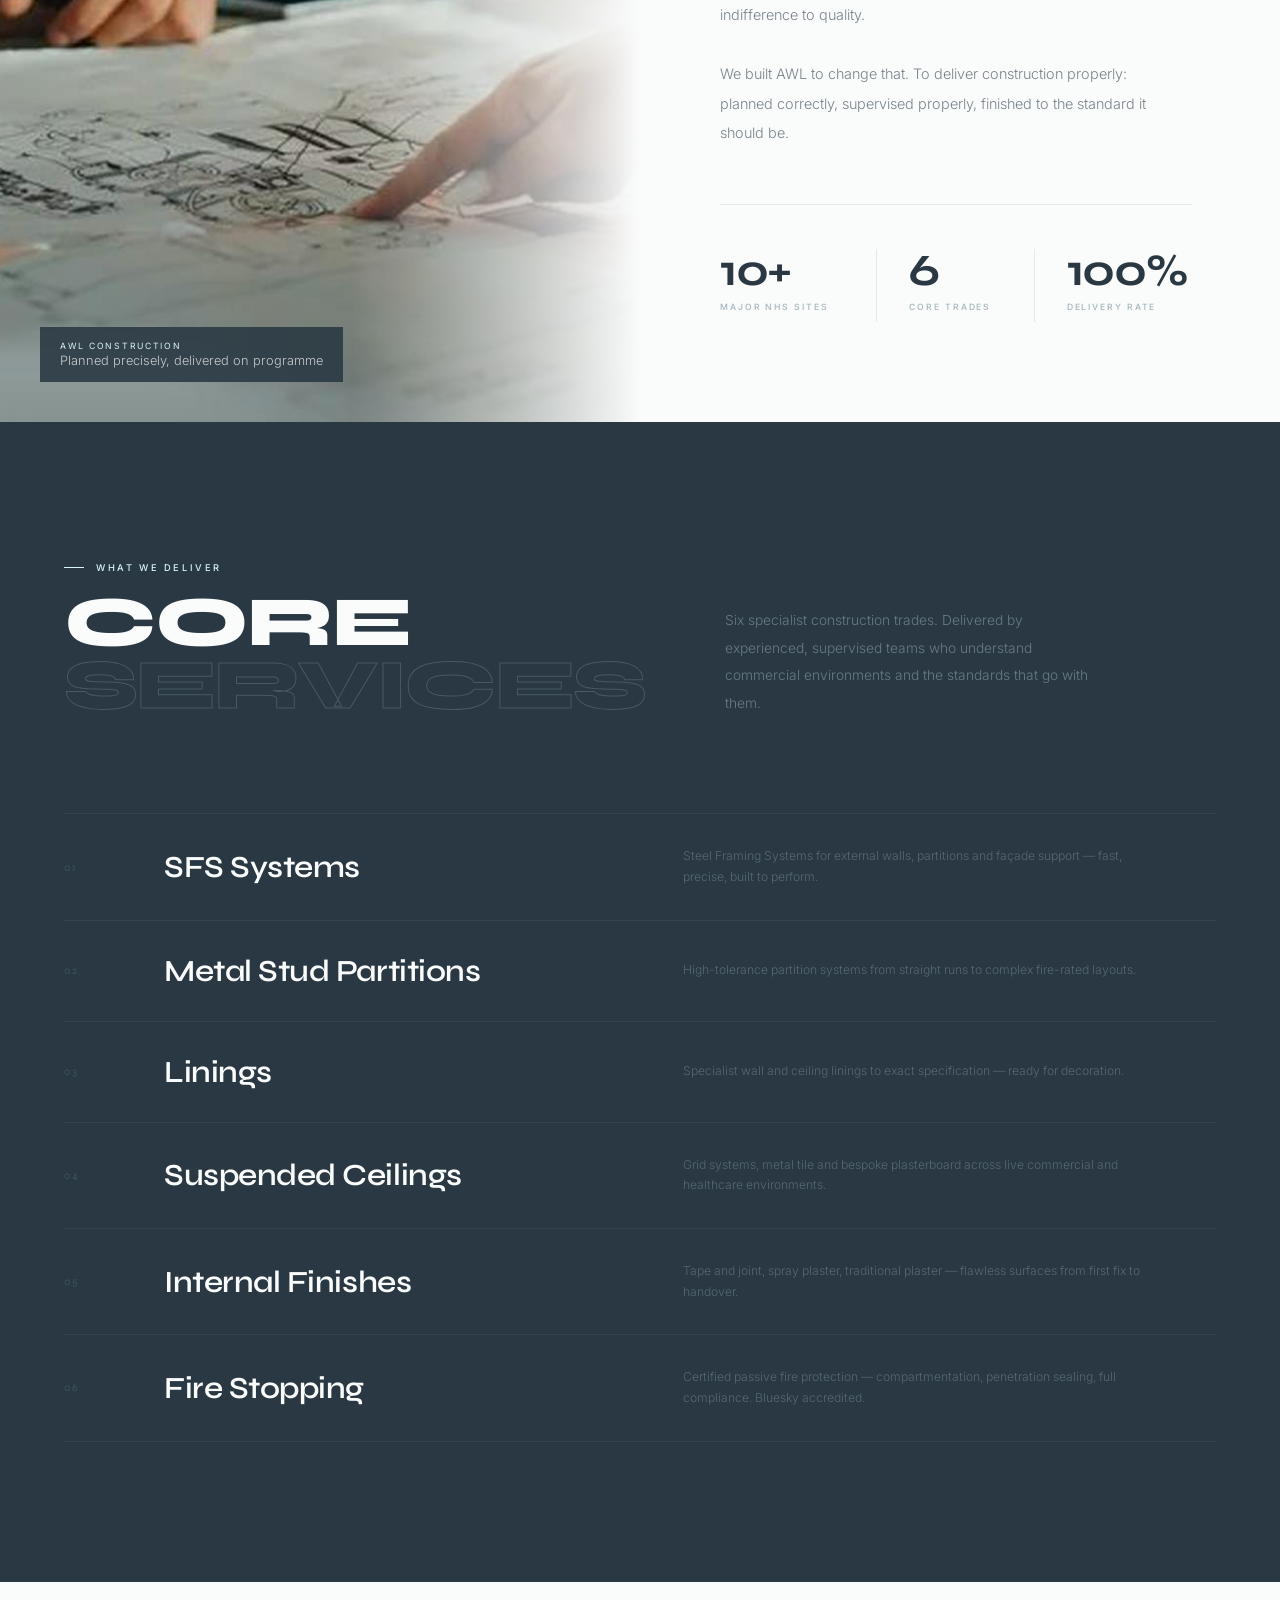
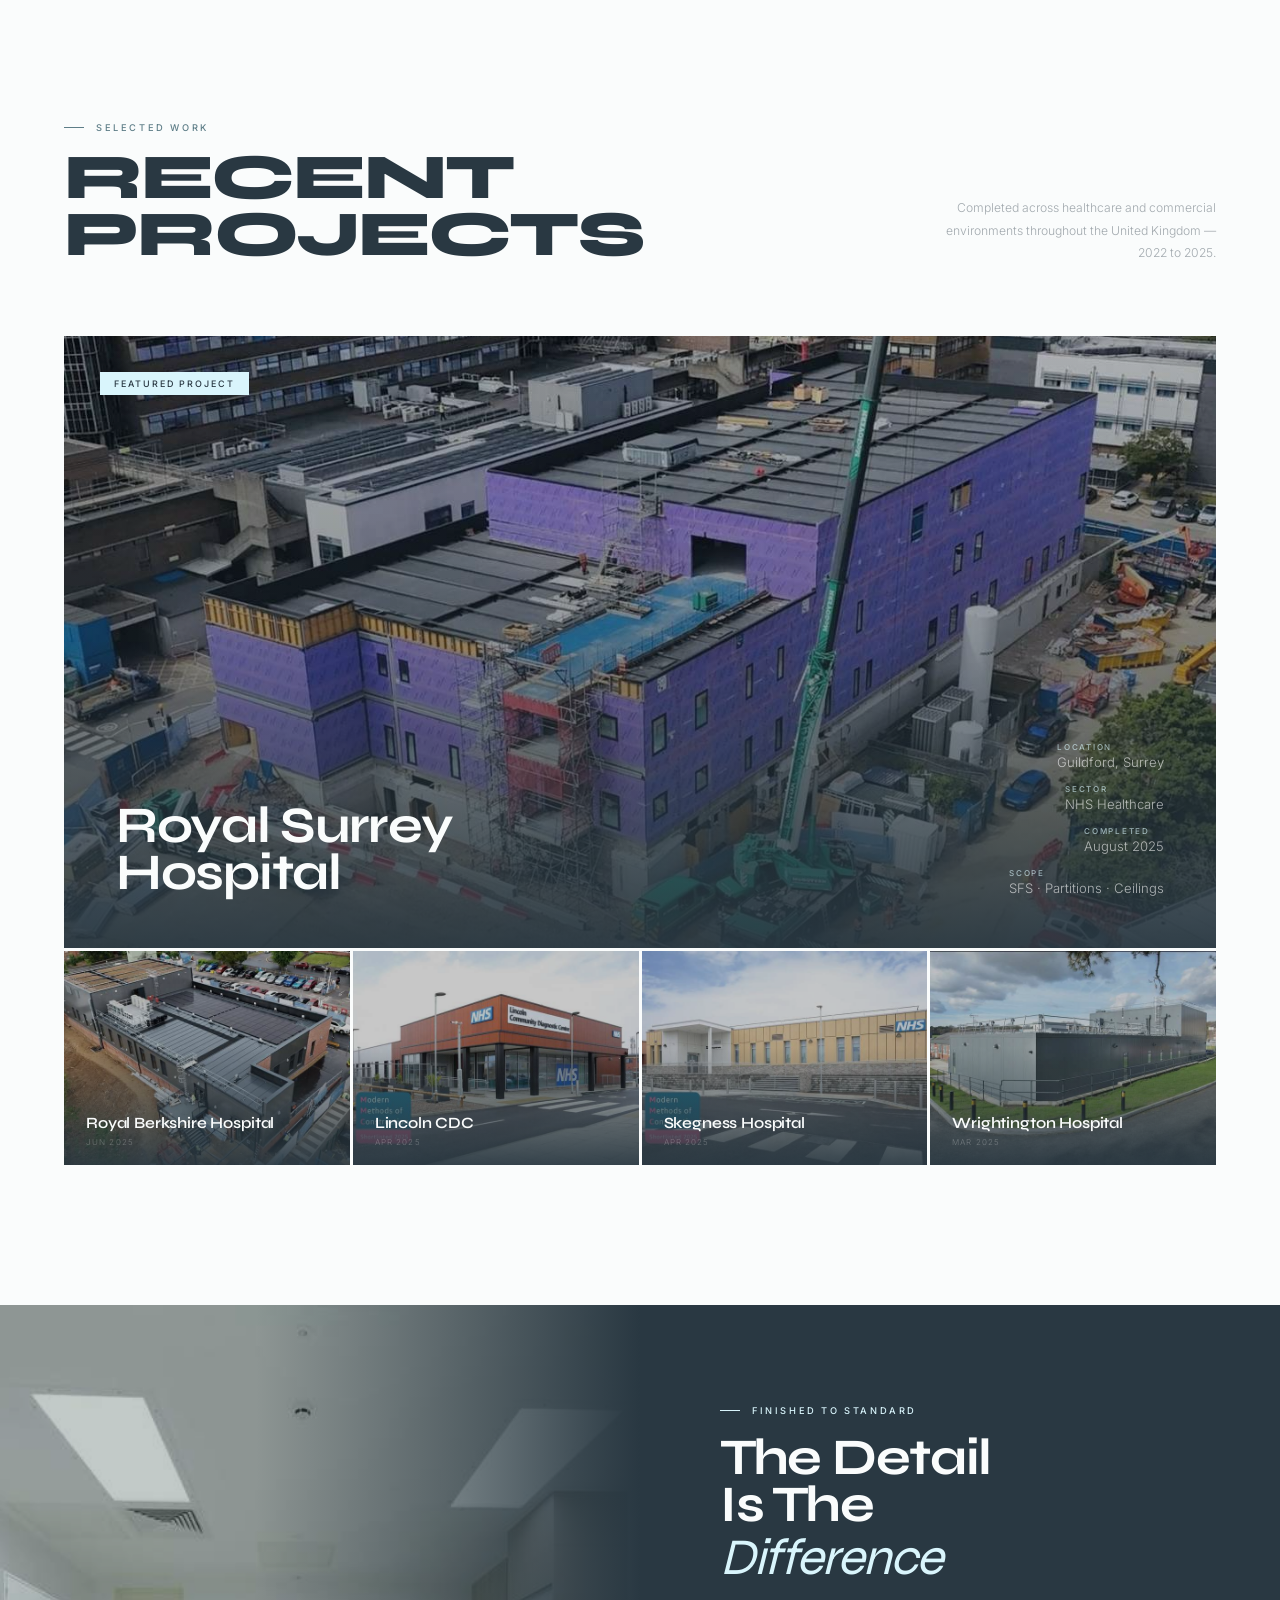
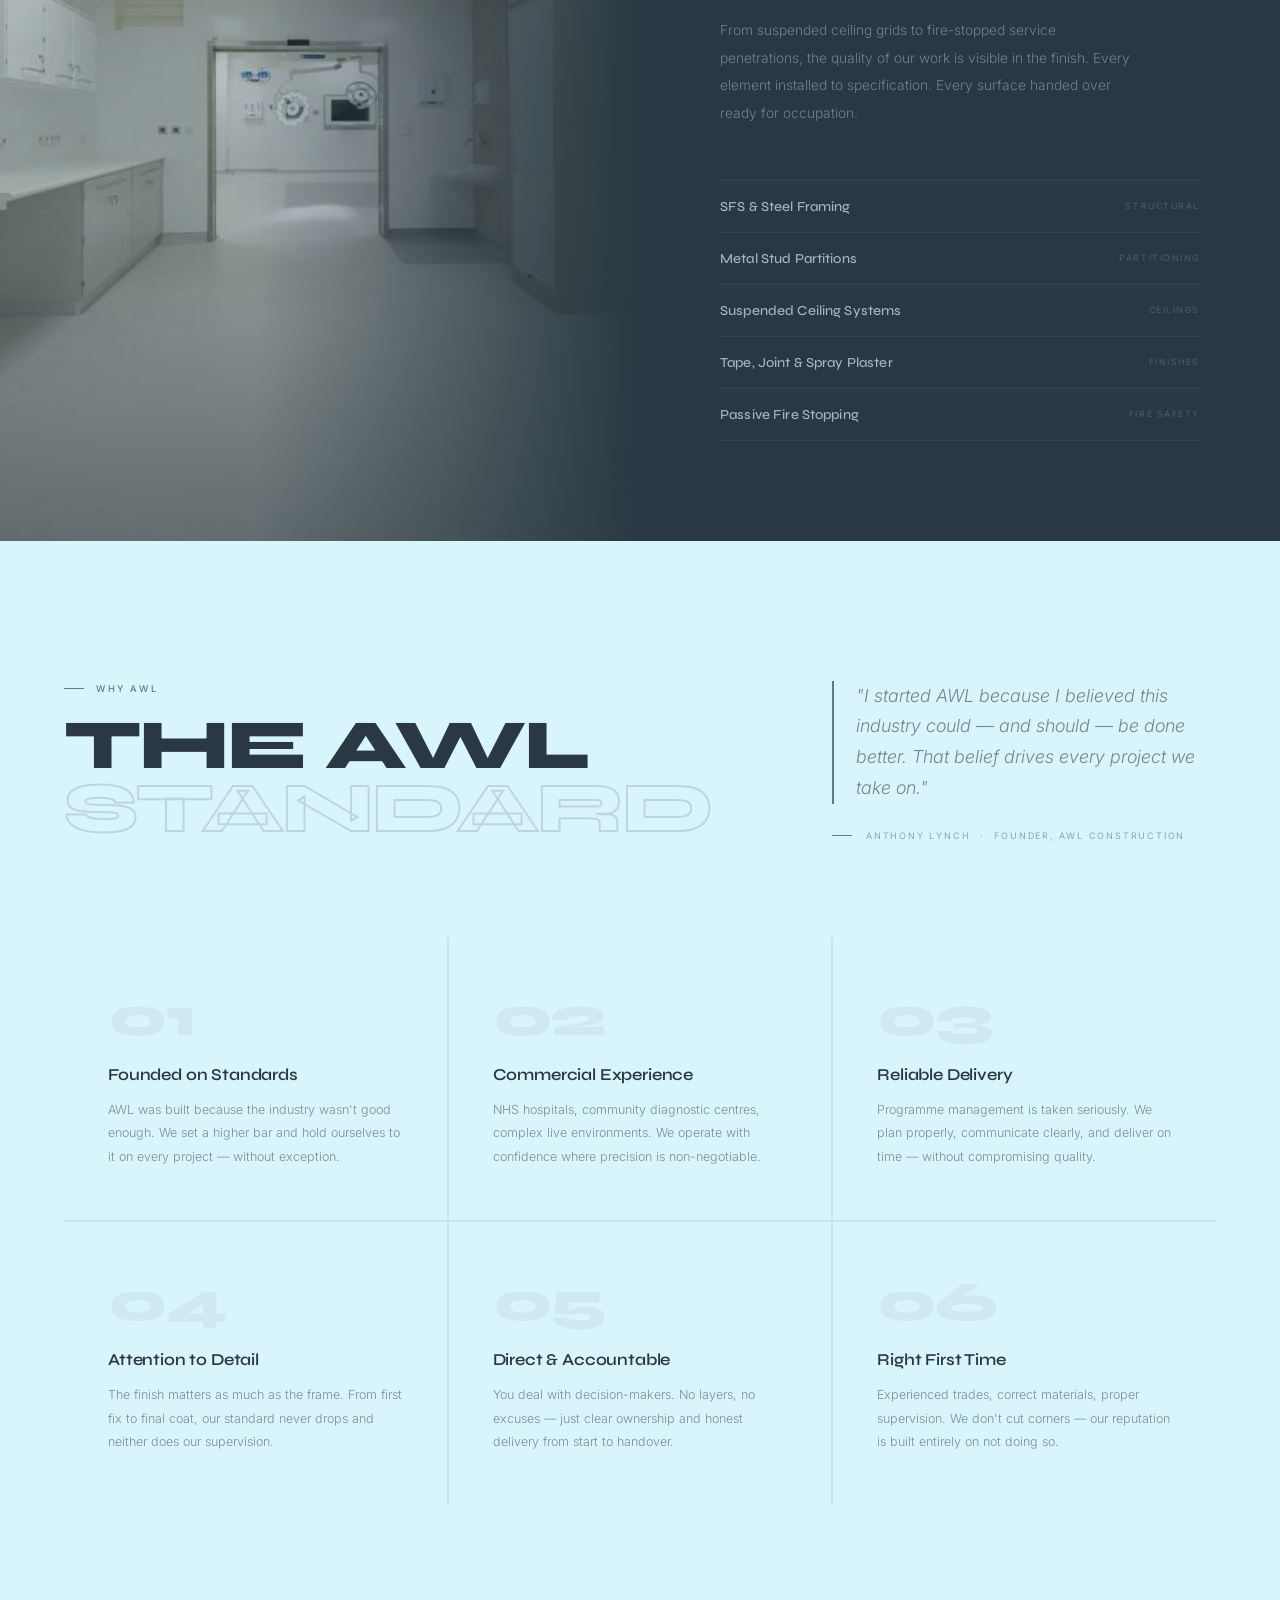
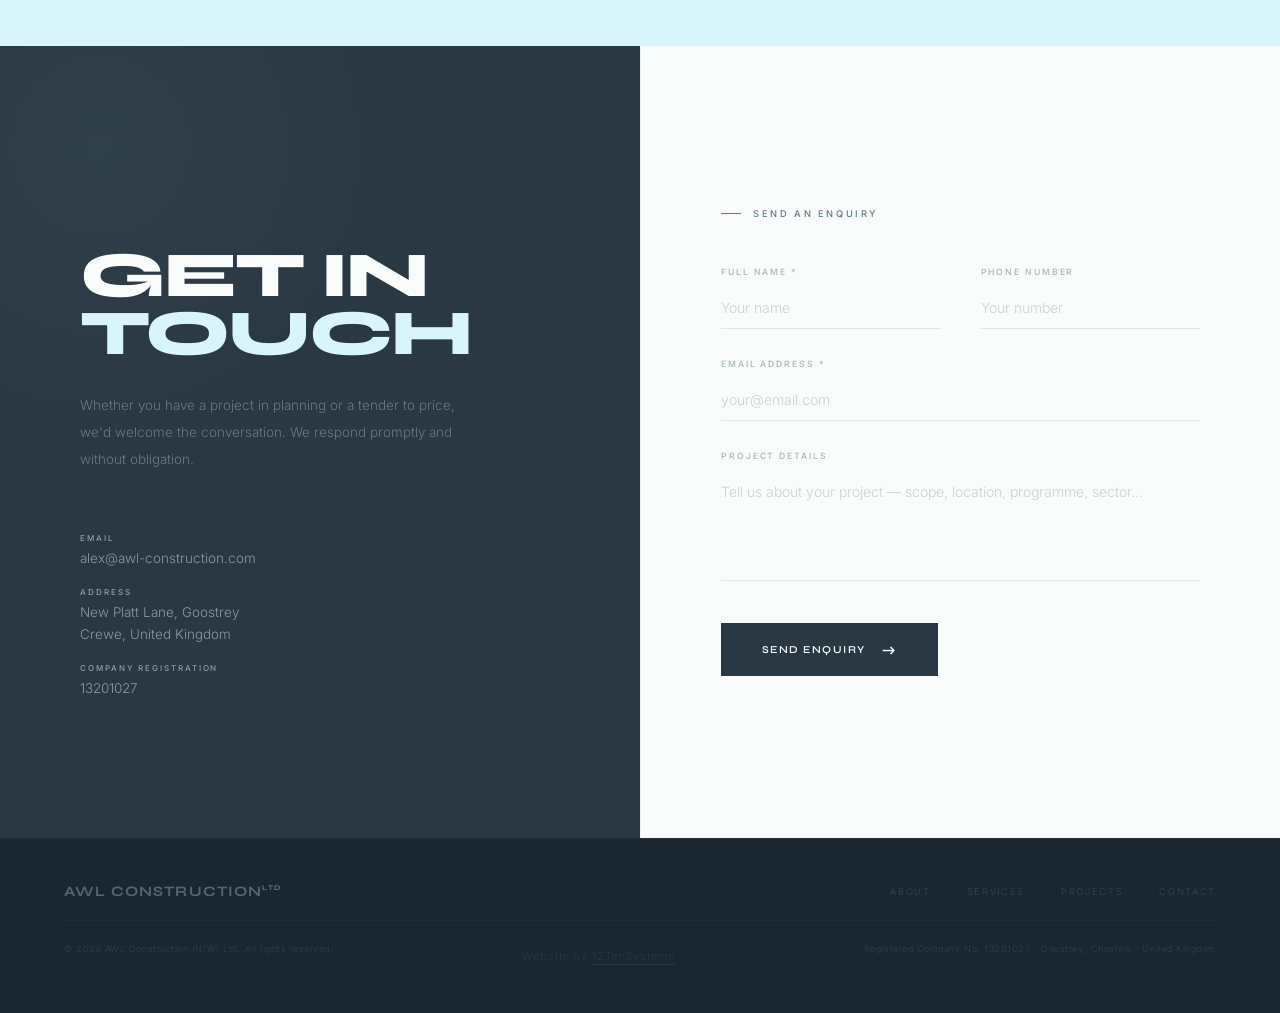
==== commit 2753fe9b: "Update index.html" ====
--- a/index.html
+++ b/index.html
@@ -209,7 +209,7 @@
   </nav>
   <div class="foot-btm">
     <p class="foot-cp">© 2026 AWL Construction (N/W) Ltd. All rights reserved.</p>
-    <p style="text-align:center;font-family:'Inter',sans-serif;font-size:11px;letter-spacing:0.08em;opacity:0.9;margin:6px 0;">Website by <a href="https://12tensystems.com" target="_blank" rel="noopener" style="color:inherit;text-decoration:none;border-bottom:1px solid currentColor;padding-bottom:1px;">12TenSystems</a></p>
+    <p style="text-align:center;font-family:'Inter',sans-serif;font-size:11px;letter-spacing:0.08em;opacity:1.2;margin:6px 0;">Website by <a href="https://12tensystems.com" target="_blank" rel="noopener" style="color:inherit;text-decoration:none;border-bottom:1px solid currentColor;padding-bottom:1px;">12TenSystems</a></p>
     <p class="foot-rg">Registered Company No. 13201027 · Goostrey, Cheshire · United Kingdom</p>
   </div>
 </footer>
